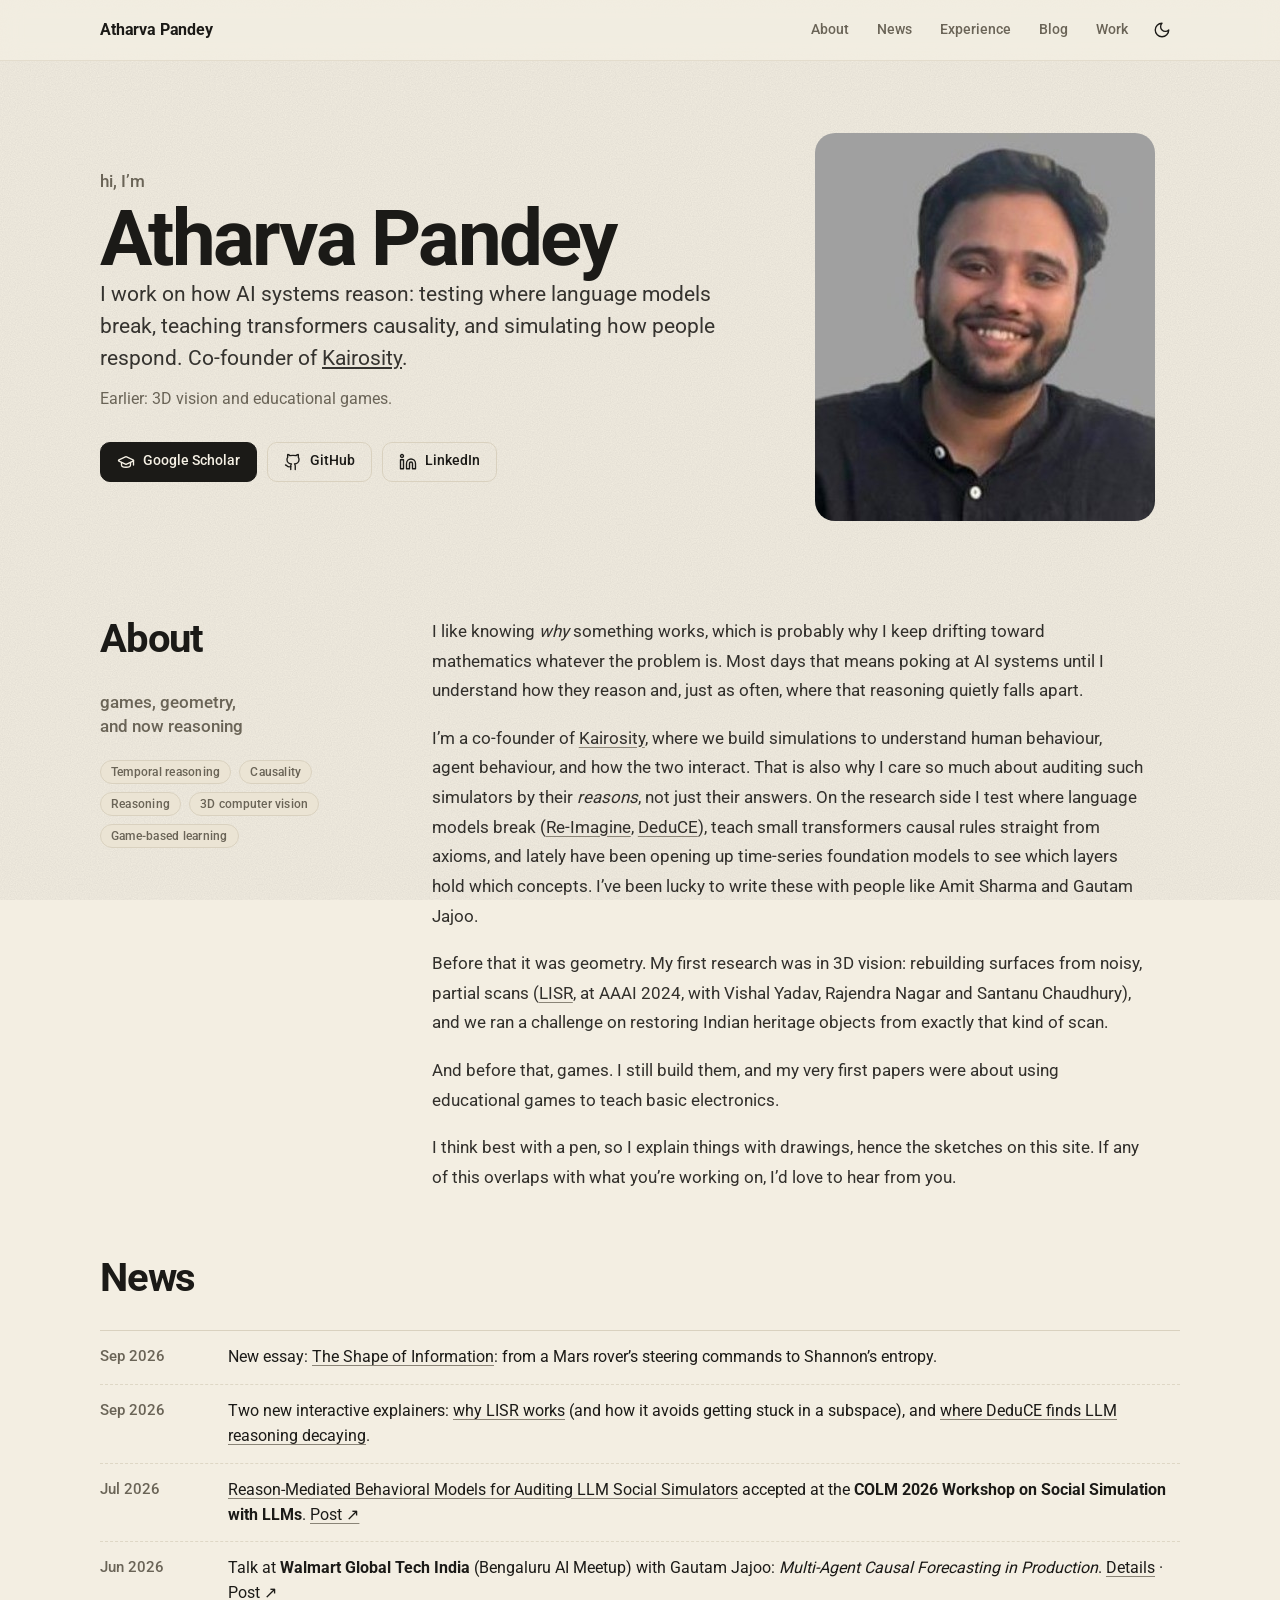
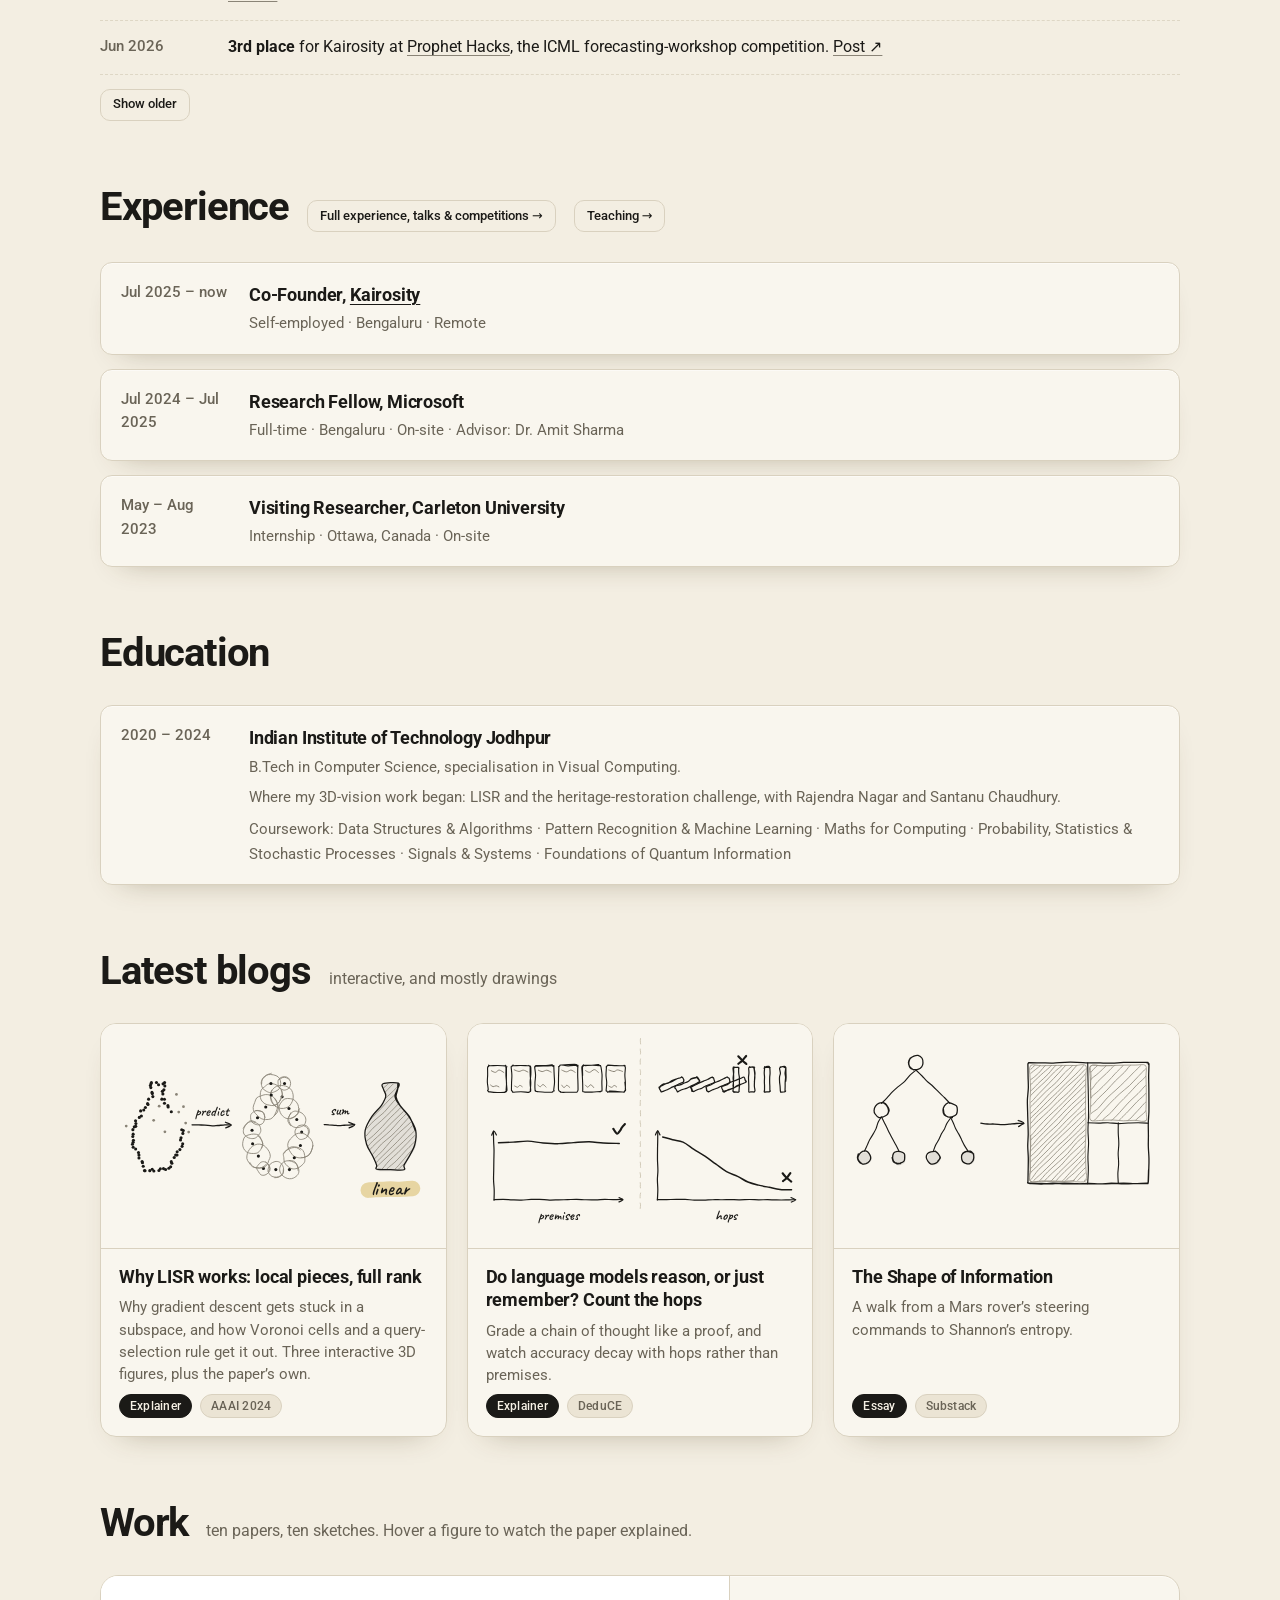
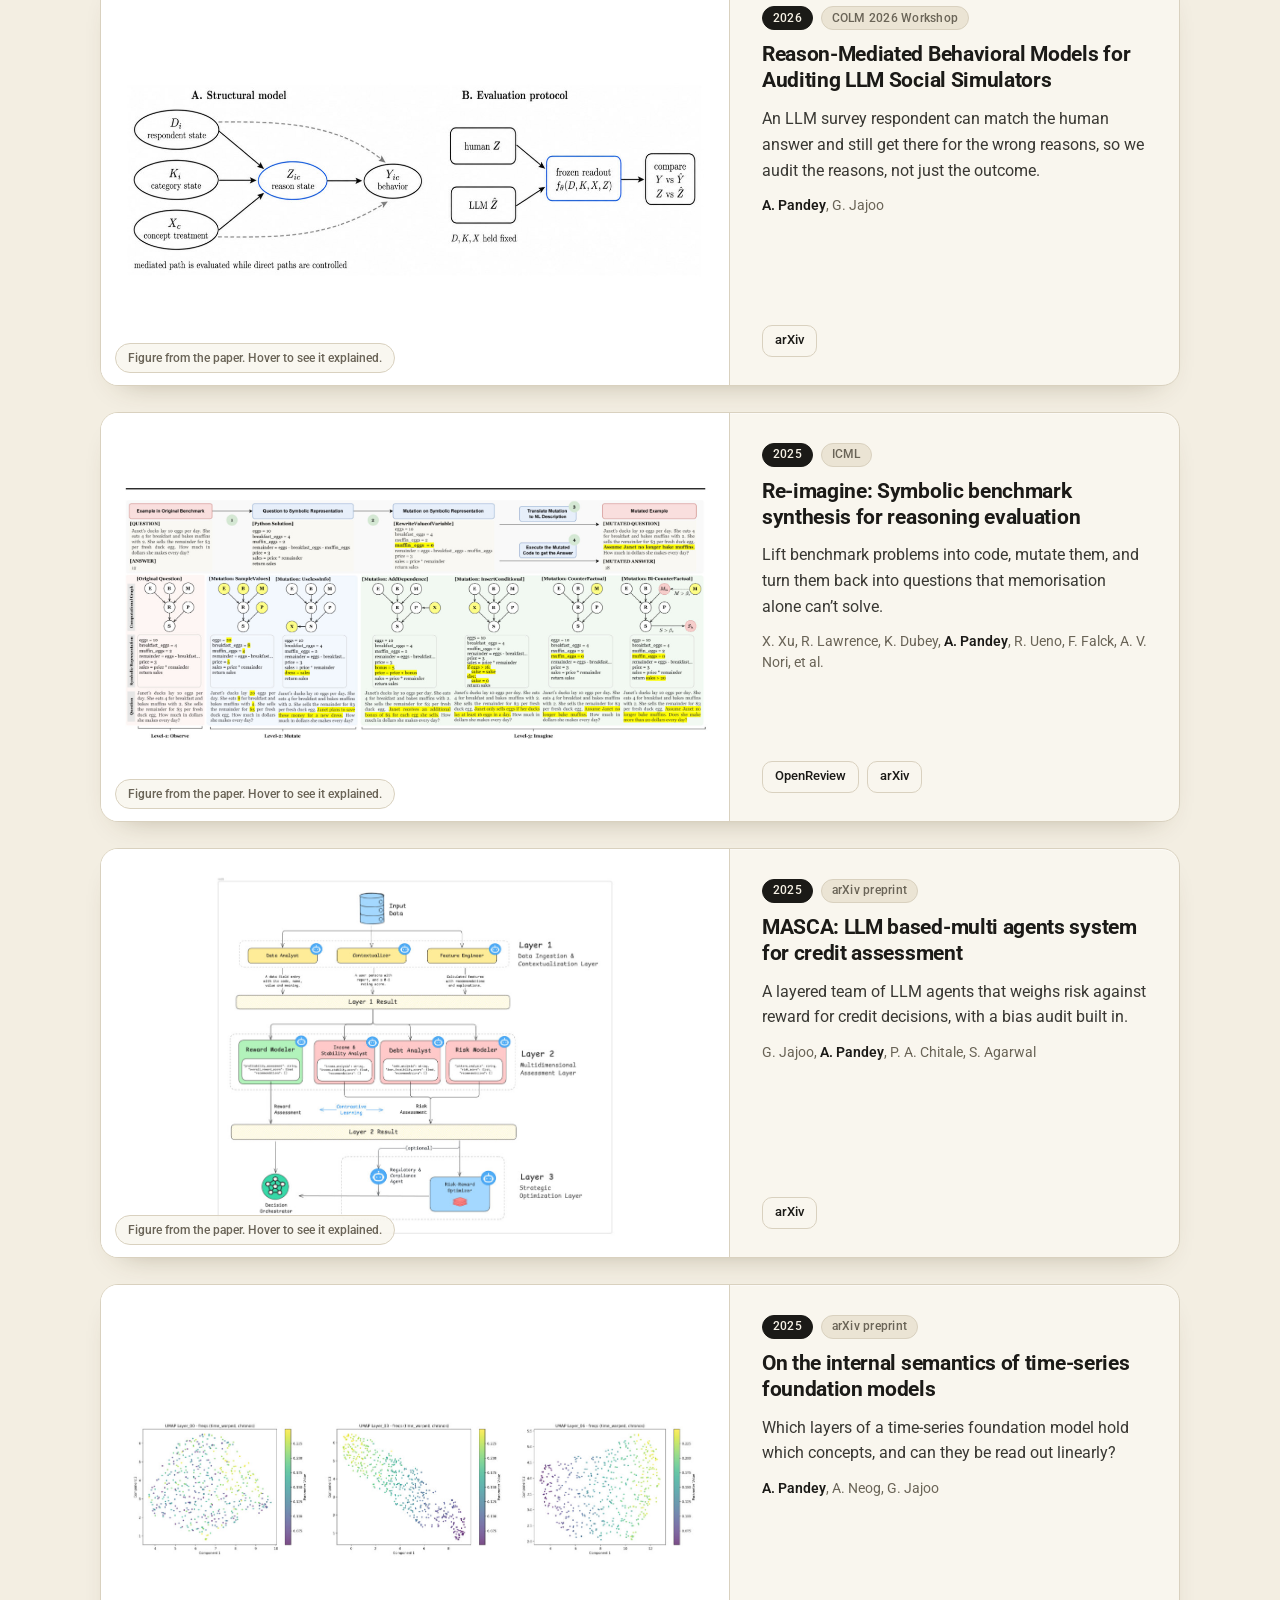
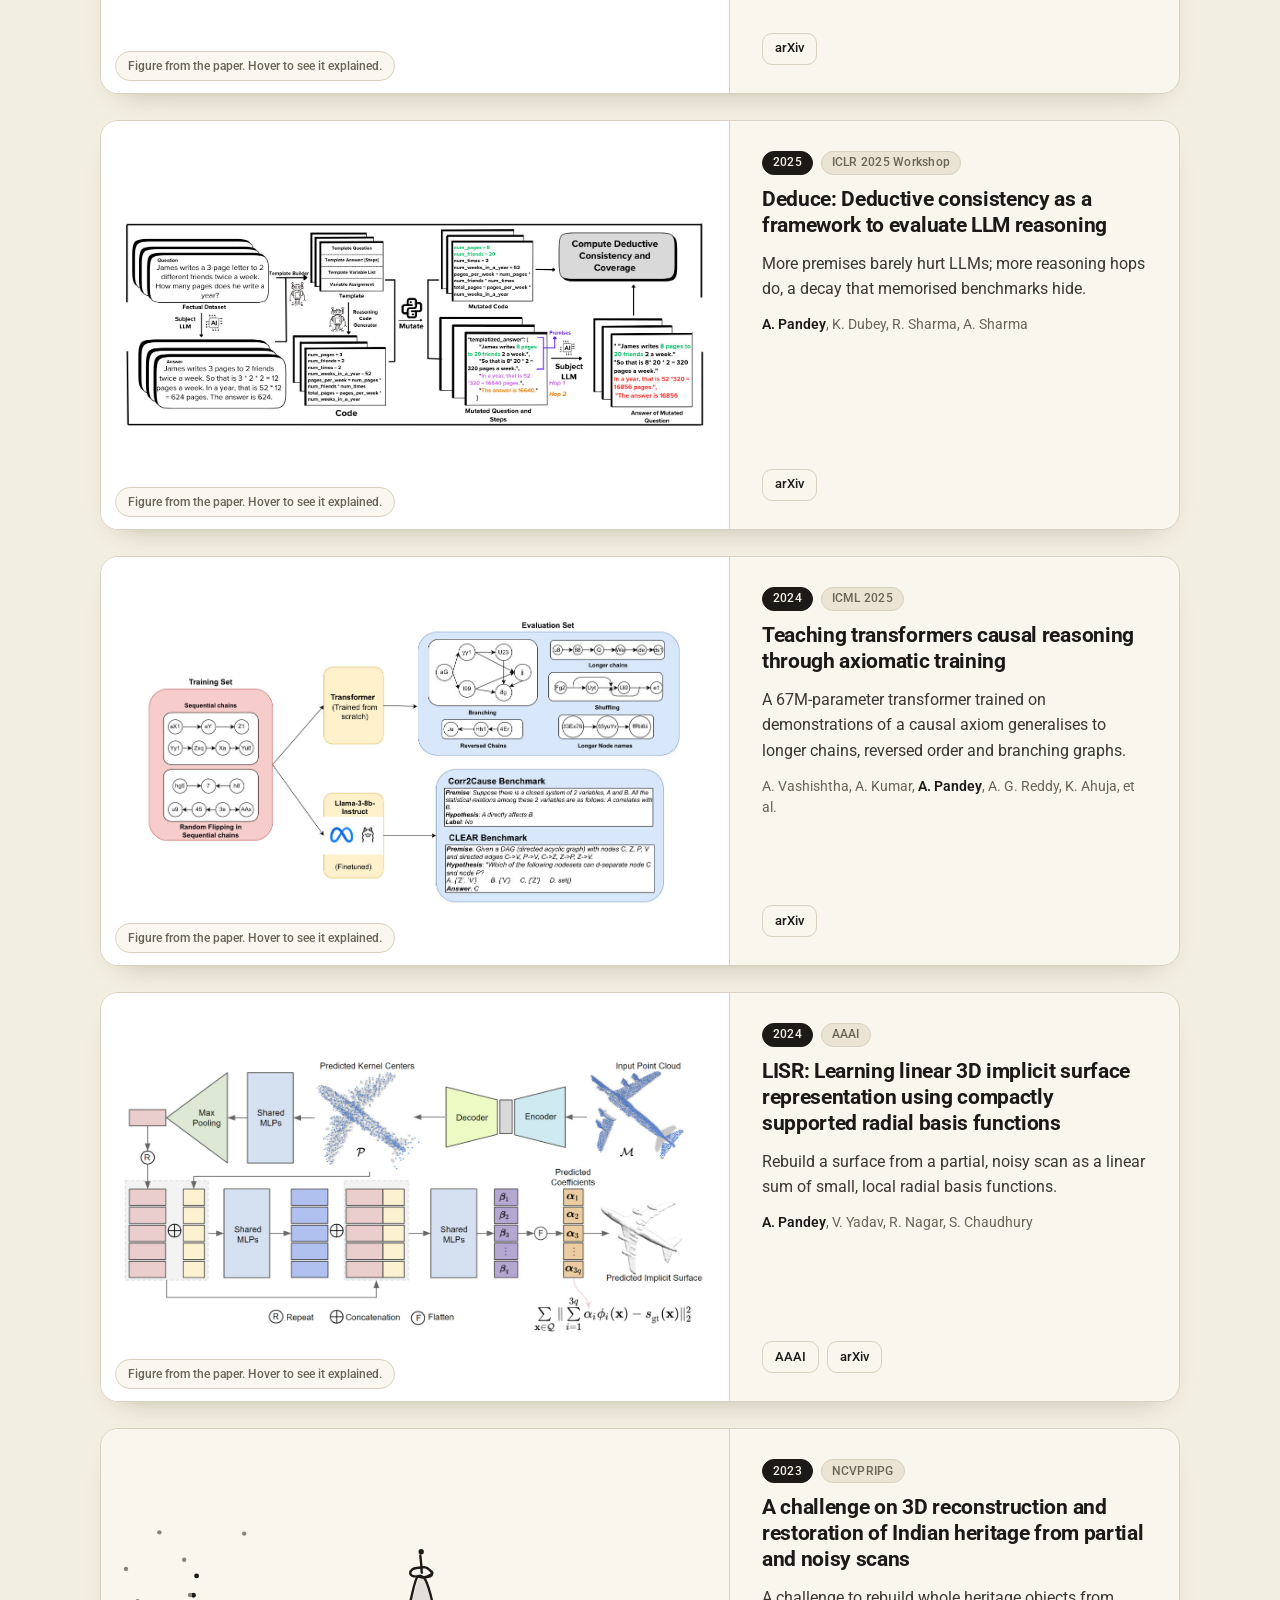
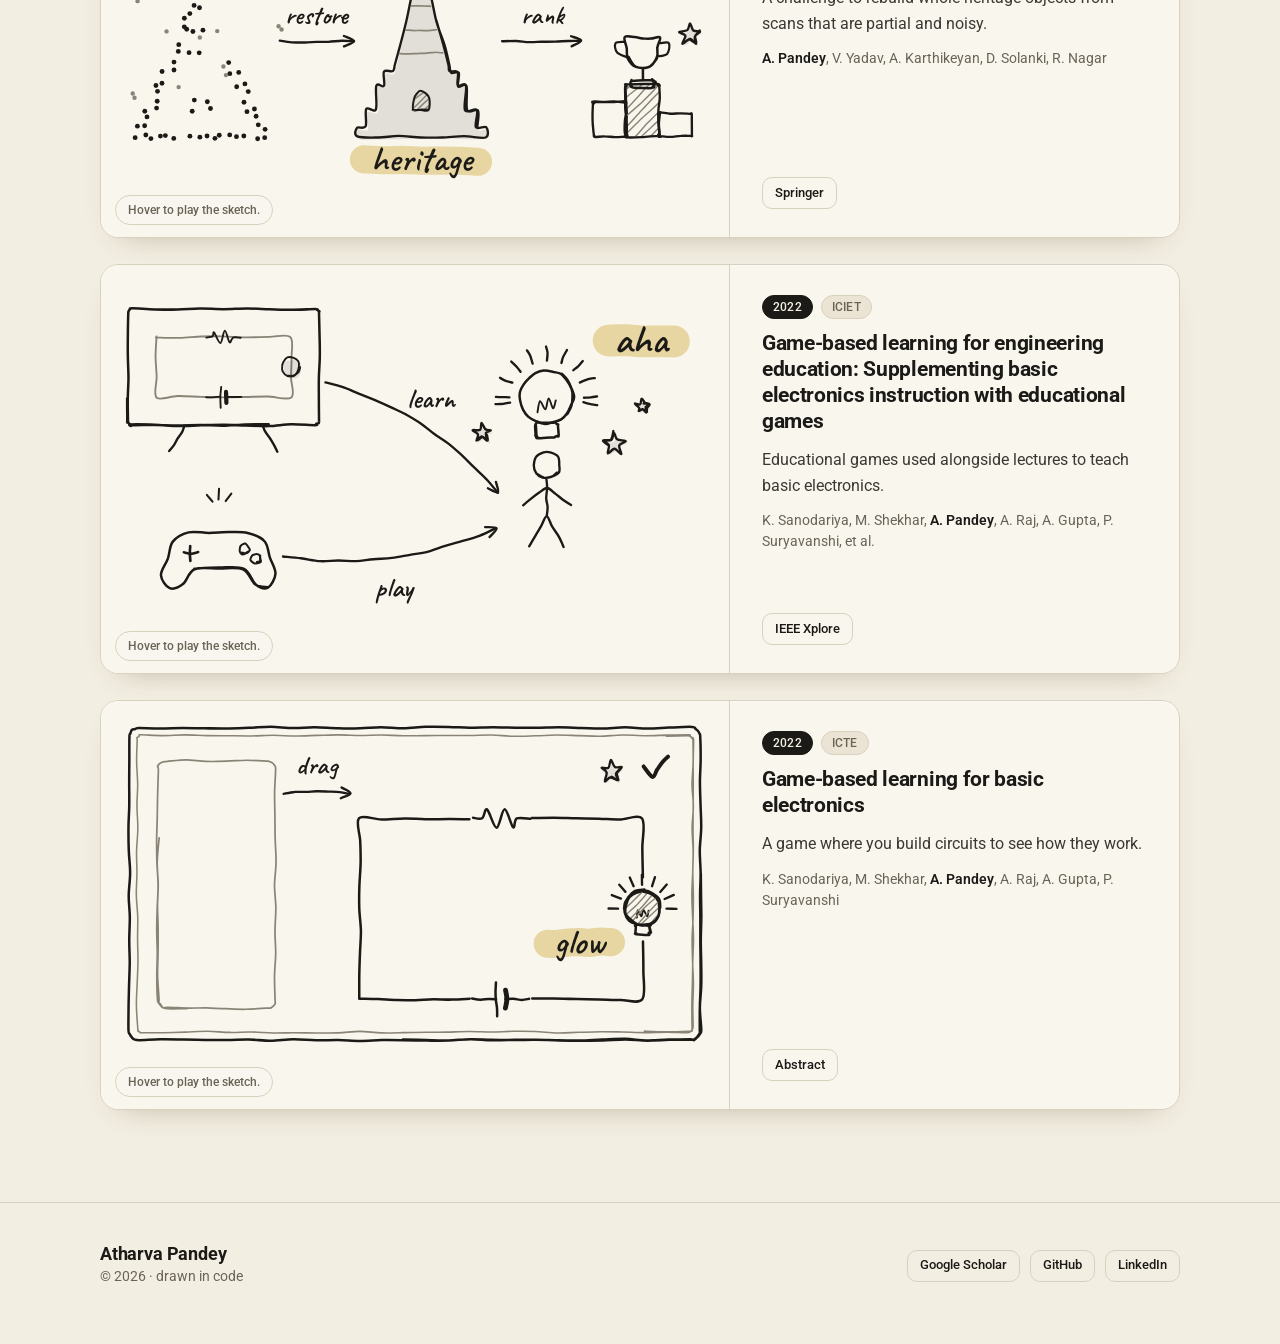
==== index.html @ ee8c048c "Hover-to-explain paper cards, bunny-based LISR figures, DeduCE rebuilt, cleanups - Work: each card s" ====
<!doctype html>
<html lang="en">
<head>
  <meta charset="utf-8">
  <meta name="viewport" content="width=device-width, initial-scale=1">
  <title>Atharva Pandey</title>
  <meta name="description" content="Atharva Pandey: research on how AI systems reason, explained in animated sketches.">
  <meta name="theme-color" content="#f3eee2">
  <link rel="icon" href="data:image/svg+xml,%3Csvg xmlns='http://www.w3.org/2000/svg' viewBox='0 0 64 64'%3E%3Crect width='64' height='64' rx='14' fill='%231b1a17'/%3E%3Cpath d='M17 47 L32 15 L47 47 M23 37 H41' stroke='%23f3eee2' stroke-width='5' fill='none' stroke-linecap='round' stroke-linejoin='round'/%3E%3C/svg%3E">
  <script>try{var t=localStorage.getItem('theme');if(t==='dark'||t==='light')document.documentElement.setAttribute('data-theme',t);}catch(e){}</script>
  <link rel="preload" href="assets/fonts/roboto.woff2" as="font" type="font/woff2" crossorigin>
  <link rel="preload" href="assets/fonts/caveat.woff2" as="font" type="font/woff2" crossorigin>
  <link rel="stylesheet" href="css/style.css">
</head>
<body id="top">
  <a class="skip" href="#work">Skip to work</a>

  <header class="nav">
    <div class="container">
      <a class="brand" href="#top">Atharva Pandey</a>
      <nav class="nav-links" aria-label="Primary">
        <a href="#about">About</a>
        <a href="#news">News</a>
        <a href="#experience">Experience</a>
        <a href="#blog">Blog</a>
        <a href="#work">Work</a>
        <button class="btn btn-icon theme-toggle" type="button" aria-label="Toggle light / dark">
          <svg class="moon" viewBox="0 0 24 24" aria-hidden="true"><path d="M12 3a6 6 0 0 0 9 9 9 9 0 1 1-9-9Z"/></svg>
          <svg class="sun" viewBox="0 0 24 24" aria-hidden="true"><circle cx="12" cy="12" r="4"/><path d="M12 2v2M12 20v2M4.93 4.93l1.41 1.41M17.66 17.66l1.41 1.41M2 12h2M20 12h2M6.34 17.66l-1.41 1.41M19.07 4.93l-1.41 1.41"/></svg>
        </button>
      </nav>
    </div>
  </header>

  <main>
    <div class="container">
      <!-- ============================ hero ============================ -->
      <section class="hero" aria-labelledby="name">
        <div class="hero-copy">
          <p class="eyebrow">hi, I’m</p>
          <h1 id="name">Atharva Pandey</h1>
          <p class="lead">I work on how AI systems reason: testing where language models break, teaching transformers causality, and simulating how people respond. Co-founder of <a href="https://kairosity.ai" target="_blank" rel="noopener">Kairosity</a>.</p>
          <p class="earlier">Earlier: 3D vision and educational games.</p>
          <div class="hero-links">
            <a class="btn btn-primary" href="https://scholar.google.com/citations?user=NfsKI5kAAAAJ&amp;hl=en" target="_blank" rel="noopener">
              <svg viewBox="0 0 24 24" aria-hidden="true"><path d="M21.42 10.922a1 1 0 0 0-.019-1.838L12.83 5.18a2 2 0 0 0-1.66 0L2.6 9.08a1 1 0 0 0 0 1.832l8.57 3.908a2 2 0 0 0 1.66 0z"/><path d="M22 10v6"/><path d="M6 12.5V16a6 3 0 0 0 12 0v-3.5"/></svg>
              Google Scholar
            </a>
            <a class="btn" href="https://github.com/Atharvap14" target="_blank" rel="noopener">
              <svg viewBox="0 0 24 24" aria-hidden="true"><path d="M15 22v-4a4.8 4.8 0 0 0-1-3.5c3 0 6-2 6-5.5.08-1.25-.27-2.48-1-3.5.28-1.15.28-2.35 0-3.5 0 0-1 0-3 1.5-2.64-.5-5.36-.5-8 0C6 2 5 2 5 2c-.3 1.15-.3 2.35 0 3.5A5.403 5.403 0 0 0 4 9c0 3.5 3 5.5 6 5.5-.39.49-.68 1.05-.85 1.65-.17.6-.22 1.23-.15 1.85v4"/><path d="M9 18c-4.51 2-5-2-7-2"/></svg>
              GitHub
            </a>
            <a class="btn" href="https://www.linkedin.com/in/atpan/" target="_blank" rel="noopener">
              <svg viewBox="0 0 24 24" aria-hidden="true"><path d="M16 8a6 6 0 0 1 6 6v7h-4v-7a2 2 0 0 0-2-2 2 2 0 0 0-2 2v7h-4v-7a6 6 0 0 1 6-6z"/><rect width="4" height="12" x="2" y="9"/><circle cx="4" cy="4" r="2"/></svg>
              LinkedIn
            </a>
          </div>
        </div>

        <figure class="portrait">
          <img class="portrait-img" src="assets/atharva.png" width="388" height="388" alt="Portrait of Atharva Pandey">
        </figure>
      </section>

      <!-- ============================ about ============================ -->
      <section id="about" aria-labelledby="about-h">
        <div class="about-grid">
          <div>
            <span class="h2-wrap"><h2 id="about-h" style="font-size:clamp(1.9rem,4vw,2.5rem);letter-spacing:-.03em;line-height:1.1">About</h2></span>
            <p class="aside" style="margin-top:26px">games, geometry,<br>and now reasoning</p>
            <div class="badges" style="margin-top:22px"><span class="badge">Temporal reasoning</span><span class="badge">Causality</span><span class="badge">Reasoning</span><span class="badge">3D computer vision</span><span class="badge">Game-based learning</span></div>
          </div>
          <div class="prose">
            <p>I like knowing <em>why</em> something works, which is probably why I keep drifting toward mathematics whatever the problem is. Most days that means poking at AI systems until I understand how they reason and, just as often, where that reasoning quietly falls apart.</p>
            <p>I&rsquo;m a co-founder of <a href="https://kairosity.ai" target="_blank" rel="noopener">Kairosity</a>, where we build simulations to understand human behaviour, agent behaviour, and how the two interact. That is also why I care so much about auditing such simulators by their <em>reasons</em>, not just their answers. On the research side I test where language models break (<a href="#work">Re-Imagine</a>, <a href="blog/deduce.html">DeduCE</a>), teach small transformers causal rules straight from axioms, and lately have been opening up time-series foundation models to see which layers hold which concepts. I&rsquo;ve been lucky to write these with people like Amit Sharma and Gautam Jajoo.</p>
            <p>Before that it was geometry. My first research was in 3D vision: rebuilding surfaces from noisy, partial scans (<a href="blog/lisr.html">LISR</a>, at AAAI 2024, with Vishal Yadav, Rajendra Nagar and Santanu Chaudhury), and we ran a challenge on restoring Indian heritage objects from exactly that kind of scan.</p>
            <p>And before that, games. I still build them, and my very first papers were about using educational games to teach basic electronics.</p>
            <p>I think best with a pen, so I explain things with drawings, hence the sketches on this site. If any of this overlaps with what you&rsquo;re working on, I&rsquo;d love to hear from you.</p>
          </div>
        </div>
      </section>

      <!-- ============================ news ============================ -->
      <section id="news" aria-labelledby="news-h">
        <div class="section-head">
          <span class="h2-wrap"><h2 id="news-h">News</h2></span>
        </div>
        <ul class="news">
          <li><span class="when">Sep 2026</span><span class="what">New essay: <a href="blog/shape.html">The Shape of Information</a>: from a Mars rover&rsquo;s steering commands to Shannon&rsquo;s entropy.</span></li>
          <li><span class="when">Sep 2026</span><span class="what">Two new interactive explainers: <a href="blog/lisr.html">why LISR works</a> (and how it avoids getting stuck in a subspace), and <a href="blog/deduce.html">where DeduCE finds LLM reasoning decaying</a>.</span></li>
          <li><span class="when">Jul 2026</span><span class="what"><a href="https://arxiv.org/abs/2607.24649" target="_blank" rel="noopener">Reason-Mediated Behavioral Models for Auditing LLM Social Simulators</a> accepted at the <b>COLM 2026 Workshop on Social Simulation with LLMs</b>. <a href="https://www.linkedin.com/posts/atpan_happy-to-share-that-our-paper-%F0%9D%97%A5%F0%9D%97%B2%F0%9D%97%AE%F0%9D%98%80%F0%9D%97%BC%F0%9D%97%BB-%F0%9D%97%A0%F0%9D%97%B2%F0%9D%97%B1%F0%9D%97%B6%F0%9D%97%AE%F0%9D%98%81%F0%9D%97%B2%F0%9D%97%B1-activity-7487579734931918848-HcFh" target="_blank" rel="noopener">Post ↗</a></span></li>
          <li><span class="when">Jun 2026</span><span class="what">Talk at <b>Walmart Global Tech India</b> (Bengaluru AI Meetup) with Gautam Jajoo: <em>Multi-Agent Causal Forecasting in Production</em>. <a href="experience.html#talks">Details</a> · <a href="https://www.linkedin.com/posts/atpan_today-at-walmart-global-tech-india-gautam-activity-7471234924553859074-sEK7" target="_blank" rel="noopener">Post ↗</a></span></li>
          <li><span class="when">Jun 2026</span><span class="what"><b>3rd place</b> for Kairosity at <a href="https://www.prophethacks.com/" target="_blank" rel="noopener">Prophet Hacks</a>, the ICML forecasting-workshop competition. <a href="https://www.linkedin.com/posts/atpan_we-beat-the-market-at-icmls-prophet-hacks-activity-7468892625148895232-3UeT" target="_blank" rel="noopener">Post ↗</a></span></li>

        </ul>
        <details class="news-more">
          <summary class="btn btn-sm">Show older</summary>
          <ul class="news">
            <li><span class="when">Feb 2026</span><span class="what">We released a first teaser of what we&rsquo;re building at <a href="https://kairosity.ai" target="_blank" rel="noopener">Kairosity</a>. <a href="https://www.linkedin.com/posts/atpan_hello-everyone-we-just-released-a-small-activity-7427968561240948736-Py0H" target="_blank" rel="noopener">Post ↗</a></span></li>
            
            <li><span class="when">Nov 2025</span><span class="what"><a href="https://arxiv.org/abs/2511.15324" target="_blank" rel="noopener">On the internal semantics of time-series foundation models</a> is on arXiv.</span></li>
            <li><span class="when">Sep 2025</span><span class="what">Talk on <b>Mamba</b> at the <b>Hidden Layers</b> reading group, <b>IIIT Bengaluru</b>. <a href="https://www.youtube.com/watch?v=mVEwQ8dGNjk" target="_blank" rel="noopener">Watch on YouTube ↗</a> · <a href="experience.html#talks">Details</a></span></li>
            <li><span class="when">Jul 2025</span><span class="what"><a href="https://arxiv.org/abs/2507.22758" target="_blank" rel="noopener">MASCA</a>, a layered multi-agent system for credit assessment, is on arXiv.</span></li>
            <li><span class="when">Jun 2025</span><span class="what"><a href="https://arxiv.org/abs/2506.15455" target="_blank" rel="noopener">Re-Imagine</a> at <b>ICML 2025</b>.</span></li>
            <li><span class="when">Apr 2025</span><span class="what"><a href="https://arxiv.org/abs/2504.07080" target="_blank" rel="noopener">DeduCE</a> at the <b>ICLR 2025 Workshop on Reasoning and Planning</b>.</span></li>
            <li><span class="when">Jul 2024</span><span class="what"><a href="https://arxiv.org/abs/2407.07612" target="_blank" rel="noopener">Teaching transformers causal reasoning through axiomatic training</a> on arXiv; later at <b>ICML 2025</b>.</span></li>
            <li><span class="when">Mar 2024</span><span class="what"><a href="https://ojs.aaai.org/index.php/AAAI/article/view/28239" target="_blank" rel="noopener">LISR</a> published in the Proceedings of <b>AAAI 2024</b>.</span></li>
          </ul>
        </details>
      </section>

      <!-- ============================ experience ============================ -->
      <section id="experience" aria-labelledby="exp-h">
        <div class="section-head">
          <span class="h2-wrap"><h2 id="exp-h">Experience</h2></span>
          <a class="btn btn-sm" href="experience.html">Full experience, talks &amp; competitions →</a> <a class="btn btn-sm" href="teaching.html">Teaching →</a>
        </div>
        <div class="edu">
      <div class="edu-item"><span class="when">Jul 2025 – now</span><div><h3>Co-Founder, <a href="https://kairosity.ai" target="_blank" rel="noopener" style="text-decoration:underline;text-underline-offset:3px">Kairosity</a></h3><p>Self-employed &middot; Bengaluru &middot; Remote</p></div></div>
      <div class="edu-item"><span class="when">Jul 2024 – Jul 2025</span><div><h3>Research Fellow, Microsoft</h3><p>Full-time &middot; Bengaluru &middot; On-site &middot; Advisor: Dr. Amit Sharma</p></div></div>
      <div class="edu-item"><span class="when">May – Aug 2023</span><div><h3>Visiting Researcher, Carleton University</h3><p>Internship &middot; Ottawa, Canada &middot; On-site</p></div></div>
        </div>
      </section>

      <!-- ============================ education ============================ -->
      <section id="education" aria-labelledby="edu-h">
        <div class="section-head">
          <span class="h2-wrap"><h2 id="edu-h">Education</h2></span>
        </div>
        <div class="edu">
          <div class="edu-item">
            <span class="when">2020 – 2024</span>
            <div><h3>Indian Institute of Technology Jodhpur</h3><p>B.Tech in Computer Science, specialisation in Visual Computing.</p><p style="margin-top:6px">Where my 3D-vision work began: LISR and the heritage-restoration challenge, with Rajendra Nagar and Santanu Chaudhury.</p>
            <p style="margin-top:8px">Coursework: Data Structures &amp; Algorithms · Pattern Recognition &amp; Machine Learning · Maths for Computing · Probability, Statistics &amp; Stochastic Processes · Signals &amp; Systems · Foundations of Quantum Information</p></div>
          </div>
        </div>
      </section>

      <!-- ============================ blog ============================ -->
      <section id="blog" aria-labelledby="blog-h">
        <div class="section-head">
          <span class="h2-wrap"><h2 id="blog-h">Latest blogs</h2></span>
          <p class="section-note">interactive, and mostly drawings</p>
        </div>
        <div class="blogs">
          <a class="blog-card" href="blog/lisr.html">
            <div class="thumb"><svg class="sk" data-thumb="lisr" viewBox="0 0 800 520" aria-hidden="true"></svg></div>
            <div class="body">
              <h3>Why LISR works: local pieces, full rank</h3>
              <p>Why gradient descent gets stuck in a subspace, and how Voronoi cells and a query-selection rule get it out. Three interactive 3D figures, plus the paper&rsquo;s own.</p>
              <div class="badges"><span class="badge solid">Explainer</span><span class="badge">AAAI 2024</span></div>
            </div>
          </a>
          <a class="blog-card" href="blog/deduce.html">
            <div class="thumb"><svg class="sk" data-thumb="deduce" viewBox="0 0 800 520" aria-hidden="true"></svg></div>
            <div class="body">
              <h3>Do language models reason, or just remember? Count the hops</h3>
              <p>Grade a chain of thought like a proof, and watch accuracy decay with hops rather than premises.</p>
              <div class="badges"><span class="badge solid">Explainer</span><span class="badge">DeduCE</span></div>
            </div>
          </a>
          <a class="blog-card" href="blog/shape.html">
            <div class="thumb"><svg class="sk" data-thumb="shape" viewBox="0 0 800 520" aria-hidden="true"></svg></div>
            <div class="body">
              <h3>The Shape of Information</h3>
              <p>A walk from a Mars rover&rsquo;s steering commands to Shannon&rsquo;s entropy.</p>
              <div class="badges"><span class="badge solid">Essay</span><span class="badge">Substack</span></div>
            </div>
          </a>
        </div>
      </section>

      <!-- ============================ work ============================ -->
      <section id="work" aria-labelledby="work-h">
        <div class="section-head">
          <span class="h2-wrap"><h2 id="work-h">Work</h2></span>
          <p class="section-note">ten papers, ten sketches. Hover a figure to watch the paper explained.</p>
        </div>

        <div class="papers">

          <article class="paper" data-scene="reason">
            <div class="sketch"><div class="paper-fig"><img src="assets/papers/reason.jpg" alt="Figure 1 of the paper: the reason-mediated structural model and the evaluation protocol" loading="lazy"></div><span class="fig-hint">Figure from the paper. Hover to see it explained.</span><svg class="sk" role="img" aria-label="Sketch: a person and an LLM each read the same sunscreen concept. Their purchase intent matches, but the person’s reasons differ from the LLM’s, which simply echo the product, so the audit flags the reasons."></svg></div>
            <div class="meta">
              <div class="badges"><span class="badge solid">2026</span><span class="badge">COLM 2026 Workshop</span></div>
              <h3>Reason-Mediated Behavioral Models for Auditing LLM Social Simulators</h3>
              <p class="gist">An LLM survey respondent can match the human answer and still get there for the wrong reasons, so we audit the reasons, not just the outcome.</p>
              <p class="authors"><b>A. Pandey</b>, G. Jajoo</p>
              <div class="paper-links"><a class="btn btn-sm" href="https://arxiv.org/abs/2607.24649" target="_blank" rel="noopener">arXiv</a></div>
            </div>
          </article>

          <article class="paper" data-scene="reimagine">
            <div class="sketch"><div class="paper-fig"><img src="assets/papers/reimagine.jpg" alt="Figure 1 of the paper: the benchmark transformation pipeline with an example from GSM8K" loading="lazy"></div><span class="fig-hint">Figure from the paper. Hover to see it explained.</span><svg class="sk" role="img" aria-label="Sketch: a benchmark question becomes symbolic code, gets mutated with a roll of the dice into new questions of rising difficulty, and a model’s accuracy drops as they get harder."></svg></div>
            <div class="meta">
              <div class="badges"><span class="badge solid">2025</span><span class="badge">ICML</span></div>
              <h3>Re-imagine: Symbolic benchmark synthesis for reasoning evaluation</h3>
              <p class="gist">Lift benchmark problems into code, mutate them, and turn them back into questions that memorisation alone can’t solve.</p>
              <p class="authors">X. Xu, R. Lawrence, K. Dubey, <b>A. Pandey</b>, R. Ueno, F. Falck, A. V. Nori, et al.</p>
              <div class="paper-links"><a class="btn btn-sm" href="https://openreview.net/forum?id=XZ2Cu6F5sO" target="_blank" rel="noopener">OpenReview</a><a class="btn btn-sm" href="https://arxiv.org/abs/2506.15455" target="_blank" rel="noopener">arXiv</a></div>
            </div>
          </article>

          <article class="paper" data-scene="masca">
            <div class="sketch"><div class="paper-fig"><img src="assets/papers/masca.jpg" alt="Figure 1 of the paper: the three-layer MASCA multi-agent framework for credit assessment" loading="lazy"></div><span class="fig-hint">Figure from the paper. Hover to see it explained.</span><svg class="sk" role="img" aria-label="Sketch: a loan applicant’s file passes through layers of specialised LLM agents that weigh risk and reward; a top agent approves, and a magnifier checks the process for fairness."></svg></div>
            <div class="meta">
              <div class="badges"><span class="badge solid">2025</span><span class="badge">arXiv preprint</span></div>
              <h3>MASCA: LLM based-multi agents system for credit assessment</h3>
              <p class="gist">A layered team of LLM agents that weighs risk against reward for credit decisions, with a bias audit built in.</p>
              <p class="authors">G. Jajoo, <b>A. Pandey</b>, P. A. Chitale, S. Agarwal</p>
              <div class="paper-links"><a class="btn btn-sm" href="https://arxiv.org/abs/2507.22758" target="_blank" rel="noopener">arXiv</a></div>
            </div>
          </article>

          <article class="paper" data-scene="tsfm">
            <div class="sketch"><div class="paper-fig"><img src="assets/papers/tsfm.jpg" alt="Figure 1 of the paper: UMAP of pooled embeddings at early, mid and late layers" loading="lazy"></div><span class="fig-hint">Figure from the paper. Hover to see it explained.</span><svg class="sk" role="img" aria-label="Sketch: a time series with a trend and a seasonal wave enters a stack of model layers; a magnifier probes each layer, then probes fan out to concept boxes for trend, seasonality and spikes."></svg></div>
            <div class="meta">
              <div class="badges"><span class="badge solid">2025</span><span class="badge">arXiv preprint</span></div>
              <h3>On the internal semantics of time-series foundation models</h3>
              <p class="gist">Which layers of a time-series foundation model hold which concepts, and can they be read out linearly?</p>
              <p class="authors"><b>A. Pandey</b>, A. Neog, G. Jajoo</p>
              <div class="paper-links"><a class="btn btn-sm" href="https://arxiv.org/abs/2511.15324" target="_blank" rel="noopener">arXiv</a></div>
            </div>
          </article>

          <article class="paper" data-scene="deduce">
            <div class="sketch"><div class="paper-fig"><img src="assets/papers/deduce.jpg" alt="Figure 1 of the paper: the pipeline for deductive consistency evaluation" loading="lazy"></div><span class="fig-hint">Figure from the paper. Hover to see it explained.</span><svg class="sk" role="img" aria-label="Sketch: adding more premises leaves accuracy flat, but in a chain of dominoes standing for reasoning hops the later ones never fall and accuracy decays."></svg></div>
            <div class="meta">
              <div class="badges"><span class="badge solid">2025</span><span class="badge">ICLR 2025 Workshop</span></div>
              <h3>Deduce: Deductive consistency as a framework to evaluate LLM reasoning</h3>
              <p class="gist">More premises barely hurt LLMs; more reasoning hops do, a decay that memorised benchmarks hide.</p>
              <p class="authors"><b>A. Pandey</b>, K. Dubey, R. Sharma, A. Sharma</p>
              <div class="paper-links"><a class="btn btn-sm" href="https://arxiv.org/abs/2504.07080" target="_blank" rel="noopener">arXiv</a></div>
            </div>
          </article>

          <article class="paper" data-scene="causal">
            <div class="sketch"><div class="paper-fig"><img src="assets/papers/causal.jpg" alt="Figure 1 of the paper: axiomatic training with training chains and an evaluation set" loading="lazy"></div><span class="fig-hint">Figure from the paper. Hover to see it explained.</span><svg class="sk" role="img" aria-label="Sketch: a three-node chain demonstrates the transitivity axiom; a small transformer is trained on it and then correctly applies the axiom to longer chains and branching graphs it has never seen."></svg></div>
            <div class="meta">
              <div class="badges"><span class="badge solid">2024</span><span class="badge">ICML 2025</span></div>
              <h3>Teaching transformers causal reasoning through axiomatic training</h3>
              <p class="gist">A 67M-parameter transformer trained on demonstrations of a causal axiom generalises to longer chains, reversed order and branching graphs.</p>
              <p class="authors">A. Vashishtha, A. Kumar, <b>A. Pandey</b>, A. G. Reddy, K. Ahuja, et al.</p>
              <div class="paper-links"><a class="btn btn-sm" href="https://arxiv.org/abs/2407.07612" target="_blank" rel="noopener">arXiv</a></div>
            </div>
          </article>

          <article class="paper" data-scene="lisr">
            <div class="sketch"><div class="paper-fig"><img src="assets/papers/lisr.jpg" alt="Figure 2 of the paper: the basis prediction and coefficient prediction networks" loading="lazy"></div><span class="fig-hint">Figure from the paper. Hover to see it explained.</span><svg class="sk" role="img" aria-label="Sketch: a partial, noisy point cloud of a vase is turned into a set of small radial basis functions, whose linear sum gives the complete smooth surface."></svg></div>
            <div class="meta">
              <div class="badges"><span class="badge solid">2024</span><span class="badge">AAAI</span></div>
              <h3>LISR: Learning linear 3D implicit surface representation using compactly supported radial basis functions</h3>
              <p class="gist">Rebuild a surface from a partial, noisy scan as a linear sum of small, local radial basis functions.</p>
              <p class="authors"><b>A. Pandey</b>, V. Yadav, R. Nagar, S. Chaudhury</p>
              <div class="paper-links">
                <a class="btn btn-sm" href="https://ojs.aaai.org/index.php/AAAI/article/view/28239" target="_blank" rel="noopener">AAAI</a>
                <a class="btn btn-sm" href="https://arxiv.org/abs/2402.07301" target="_blank" rel="noopener">arXiv</a>
              </div>
            </div>
          </article>

          <article class="paper" data-scene="heritage">
            <div class="sketch"><span class="fig-hint">Hover to play the sketch.</span><svg class="sk" role="img" aria-label="Sketch: a partial, noisy scan of a temple is restored into a complete temple, and entries are ranked on a podium with a trophy."></svg></div>
            <div class="meta">
              <div class="badges"><span class="badge solid">2023</span><span class="badge">NCVPRIPG</span></div>
              <h3>A challenge on 3D reconstruction and restoration of Indian heritage from partial and noisy scans</h3>
              <p class="gist">A challenge to rebuild whole heritage objects from scans that are partial and noisy.</p>
              <p class="authors"><b>A. Pandey</b>, V. Yadav, A. Karthikeyan, D. Solanki, R. Nagar</p>
              <div class="paper-links"><a class="btn btn-sm" href="https://link.springer.com/chapter/10.1007/978-981-97-5212-6_18" target="_blank" rel="noopener">Springer</a></div>
            </div>
          </article>

          <article class="paper" data-scene="edu">
            <div class="sketch"><span class="fig-hint">Hover to play the sketch.</span><svg class="sk" role="img" aria-label="Sketch: a lecture on a chalkboard and a video game both lead a student to a lightbulb moment."></svg></div>
            <div class="meta">
              <div class="badges"><span class="badge solid">2022</span><span class="badge">ICIET</span></div>
              <h3>Game-based learning for engineering education: Supplementing basic electronics instruction with educational games</h3>
              <p class="gist">Educational games used alongside lectures to teach basic electronics.</p>
              <p class="authors">K. Sanodariya, M. Shekhar, <b>A. Pandey</b>, A. Raj, A. Gupta, P. Suryavanshi, et al.</p>
              <div class="paper-links"><a class="btn btn-sm" href="https://ieeexplore.ieee.org/abstract/document/9779011" target="_blank" rel="noopener">IEEE Xplore</a></div>
            </div>
          </article>

          <article class="paper" data-scene="circuit">
            <div class="sketch"><span class="fig-hint">Hover to play the sketch.</span><svg class="sk" role="img" aria-label="Sketch: on a game screen, a player drags a battery, a resistor and a bulb into a circuit; current flows and the bulb lights up."></svg></div>
            <div class="meta">
              <div class="badges"><span class="badge solid">2022</span><span class="badge">ICTE</span></div>
              <h3>Game-based learning for basic electronics</h3>
              <p class="gist">A game where you build circuits to see how they work.</p>
              <p class="authors">K. Sanodariya, M. Shekhar, <b>A. Pandey</b>, A. Raj, A. Gupta, P. Suryavanshi</p>
              <div class="paper-links"><a class="btn btn-sm" href="https://i-jte.org/icte1/the-abstracts-of-the-1st-international-conference-of-tesol-education-vltesol/" target="_blank" rel="noopener">Abstract</a></div>
            </div>
          </article>

        </div>
      </section>
    </div>
  </main>

  <footer id="contact">
    <div class="container">
      <div>
        <p class="sign">Atharva Pandey</p>
        <p>© <span id="year">2026</span> · drawn in code</p>
      </div>
      <div class="foot-links">
        <a class="btn btn-sm" href="https://scholar.google.com/citations?user=NfsKI5kAAAAJ&amp;hl=en" target="_blank" rel="noopener">Google Scholar</a>
        <a class="btn btn-sm" href="https://github.com/Atharvap14" target="_blank" rel="noopener">GitHub</a>
        <a class="btn btn-sm" href="https://www.linkedin.com/in/atpan/" target="_blank" rel="noopener">LinkedIn</a>
      </div>
    </div>
  </footer>

  <script src="js/theme.js"></script>
  <script src="js/sketch.js"></script>
  <script src="js/glyphs.js"></script>
  <script src="js/scenes.js"></script>
  <script src="js/main.js"></script>
</body>
</html>
---- css/style.css ----
/* ------------------------------------------------------------------
   Atharva Pandey: portfolio
   Design tokens follow shadcn/ui naming (--background, --card, --border …)
   Palette: beige paper + ink black + graphite grey. No blue, no purple.
------------------------------------------------------------------- */

@font-face {
  font-family: 'Roboto';
  src: url('../assets/fonts/roboto.woff2') format('woff2');
  font-weight: 100 900;
  font-style: normal;
  font-display: swap;
}
@font-face {
  font-family: 'Caveat';
  src: url('../assets/fonts/caveat.woff2') format('woff2');
  font-weight: 400 700;
  font-style: normal;
  font-display: swap;
}

:root {
  color-scheme: light;
  --background: #f3eee2;
  --foreground: #1b1a17;
  --card: #f9f6ee;
  --card-foreground: #1b1a17;
  --muted: #ebe4d4;
  --muted-foreground: #6a6457;
  --border: #d9d1bf;
  --ring: #1b1a17;
  --primary: #1b1a17;
  --primary-foreground: #f6f1e5;
  --radius: 0.75rem;

  /* sketch ink */
  --sk-ink: #1b1a17;
  --sk-gray: #8a8477;
  --sk-faint: #cbc3af;
  --sk-hl: #e6d49f;
  --sk-shade: rgba(27, 26, 23, 0.1);
  --sk-bg: var(--card);

  --grain: 0.07;
  --shadow: 0 1px 0 rgba(255, 255, 255, 0.5) inset, 0 14px 30px -22px rgba(70, 55, 20, 0.45);

  --font-sans: 'Roboto', ui-sans-serif, system-ui, -apple-system, 'Segoe UI', Helvetica, Arial, sans-serif;
  --font-hand: 'Caveat', 'Bradley Hand', 'Segoe Print', 'Comic Sans MS', cursive;
}

:root[data-theme='dark'] {
  color-scheme: dark;
  --background: #121211;
  --foreground: #ece7da;
  --card: #1a1a18;
  --card-foreground: #ece7da;
  --muted: #242320;
  --muted-foreground: #9b9588;
  --border: #302f2b;
  --ring: #ece7da;
  --primary: #ece7da;
  --primary-foreground: #151513;

  --sk-ink: #ece7da;
  --sk-gray: #8f897b;
  --sk-faint: #4a473f;
  --sk-hl: #6b5d34;
  --sk-shade: rgba(236, 231, 218, 0.09);

  --grain: 0.03;
  --shadow: 0 14px 30px -22px rgba(0, 0, 0, 0.8);
}

* { box-sizing: border-box; }
html { scroll-behavior: smooth; scroll-padding-top: 76px; -webkit-text-size-adjust: 100%; }

body {
  margin: 0;
  background: var(--background);
  color: var(--foreground);
  font-family: var(--font-sans);
  font-size: 16px;
  line-height: 1.6;
  -webkit-font-smoothing: antialiased;
  text-rendering: optimizeLegibility;
}

/* paper grain */
body::before {
  content: '';
  position: fixed;
  inset: 0;
  z-index: -1;
  pointer-events: none;
  opacity: var(--grain);
  background-image: url("data:image/svg+xml;utf8,<svg xmlns='http://www.w3.org/2000/svg' width='180' height='180'><filter id='n'><feTurbulence type='fractalNoise' baseFrequency='.85' numOctaves='2' stitchTiles='stitch'/><feColorMatrix values='0 0 0 0 0  0 0 0 0 0  0 0 0 0 0  0 0 0 1 0'/></filter><rect width='100%' height='100%' filter='url(%23n)'/></svg>");
}

a { color: inherit; }
img { max-width: 100%; display: block; }
h1, h2, h3, p { margin: 0; }

:focus-visible { outline: 2px solid var(--ring); outline-offset: 3px; border-radius: 6px; }

.container { width: min(1080px, 100% - 40px); margin-inline: auto; }
.skip { position: absolute; left: -999px; top: 8px; background: var(--primary); color: var(--primary-foreground); padding: 8px 14px; border-radius: 8px; z-index: 50; }
.skip:focus { left: 12px; }

/* ---------- nav ---------- */
.nav {
  position: sticky; top: 0; z-index: 20;
  background: color-mix(in srgb, var(--background) 82%, transparent);
  -webkit-backdrop-filter: blur(10px); backdrop-filter: blur(10px);
  border-bottom: 1px solid color-mix(in srgb, var(--border) 60%, transparent);
}
.nav .container { display: flex; align-items: center; justify-content: space-between; height: 60px; }
.brand { font-weight: 700; letter-spacing: -0.01em; text-decoration: none; font-size: 1rem; }
.nav-links { display: flex; align-items: center; gap: 4px; }
.nav-links a {
  text-decoration: none; font-size: 0.9rem; font-weight: 500; color: var(--muted-foreground);
  padding: 6px 12px; border-radius: 8px; transition: background 0.15s, color 0.15s;
}
.nav-links a:hover { color: var(--foreground); background: var(--muted); }

/* ---------- buttons (shadcn-style) ---------- */
.btn {
  display: inline-flex; align-items: center; justify-content: center; gap: 8px;
  height: 40px; padding: 0 16px; border-radius: calc(var(--radius) - 2px);
  border: 1px solid var(--border); background: transparent; color: var(--foreground);
  font: 500 0.9rem/1 var(--font-sans); text-decoration: none; cursor: pointer;
  transition: background 0.15s, border-color 0.15s, transform 0.15s;
}
.btn:hover { background: var(--muted); border-color: color-mix(in srgb, var(--foreground) 35%, var(--border)); }
.btn:active { transform: translateY(1px); }
.btn svg { width: 18px; height: 18px; fill: none; stroke: currentColor; stroke-width: 1.8; stroke-linecap: round; stroke-linejoin: round; }
.btn-primary { background: var(--primary); color: var(--primary-foreground); border-color: var(--primary); }
.btn-primary:hover { background: color-mix(in srgb, var(--primary) 88%, var(--background)); border-color: var(--primary); }
.btn-sm { height: 32px; padding: 0 12px; font-size: 0.8rem; gap: 6px; }
.btn-icon { width: 36px; height: 36px; padding: 0; border-color: transparent; }
.btn-icon svg { width: 18px; height: 18px; }
.theme-toggle .sun { display: none; }
:root[data-theme='dark'] .theme-toggle .sun { display: block; }
:root[data-theme='dark'] .theme-toggle .moon { display: none; }

/* ---------- hero ---------- */
.hero { display: grid; grid-template-columns: minmax(0, 1.3fr) minmax(0, 0.8fr); gap: 56px; align-items: center; padding: 72px 0 40px; }
.eyebrow { font-weight: 500; font-size: 1.05rem; line-height: 1; color: var(--muted-foreground); margin-bottom: 10px; }
.hero h1 { font-size: clamp(2.7rem, 7.4vw, 4.9rem); line-height: 1; letter-spacing: -0.035em; font-weight: 700; }
.lead { font-size: clamp(1.1rem, 2.2vw, 1.3rem); line-height: 1.55; max-width: 34em; color: color-mix(in srgb, var(--foreground) 88%, var(--background)); }
.earlier { margin-top: 12px; color: var(--muted-foreground); font-size: 0.98rem; }
.hero-links { display: flex; flex-wrap: wrap; gap: 10px; margin-top: 30px; }

.portrait { position: relative; justify-self: center; width: min(340px, 78vw); margin: 0; }
.portrait-img { width: 100%; aspect-ratio: 1; object-fit: cover; border-radius: 20px; display: block; }

/* ---------- sections ---------- */
section { padding: 56px 0 8px; }
.section-head { display: flex; align-items: baseline; gap: 18px; flex-wrap: wrap; margin-bottom: 30px; }
.section-head h2 { font-size: clamp(1.9rem, 4vw, 2.5rem); letter-spacing: -0.03em; font-weight: 700; line-height: 1.1; }
.h2-wrap { position: relative; display: inline-block; }
.section-note { font-size: 1rem; color: var(--muted-foreground); line-height: 1.4; }

/* ---------- papers ---------- */
.papers { display: grid; gap: 26px; }
.paper {
  display: grid; grid-template-columns: minmax(0, 1.4fr) minmax(0, 1fr);
  background: var(--card); color: var(--card-foreground);
  border: 1px solid var(--border); border-radius: calc(var(--radius) + 6px);
  box-shadow: var(--shadow); overflow: hidden;
}
.sketch { position: relative; background: var(--sk-bg); border-right: 1px solid var(--border); min-width: 0; }
.sketch svg { display: block; width: 100%; height: auto; aspect-ratio: 800 / 520; cursor: pointer; -webkit-tap-highlight-color: transparent; }
.controls { position: absolute; left: 14px; right: 14px; bottom: 12px; display: flex; align-items: center; gap: 10px; }
.ctl {
  flex: none; width: 32px; height: 32px; padding: 0; display: grid; place-items: center; cursor: pointer;
  border-radius: 999px; border: 1px solid var(--border);
  background: color-mix(in srgb, var(--card) 88%, transparent); color: var(--foreground);
  transition: background 0.15s, border-color 0.15s;
}
.ctl:hover { background: var(--muted); border-color: var(--sk-gray); }
.ctl svg { width: 14px; height: 14px; fill: currentColor; }
.ctl.replay svg { fill: none; stroke: currentColor; stroke-width: 2; stroke-linecap: round; stroke-linejoin: round; }
.ctl .i-play { display: none; }
.paper[data-state='paused'] .ctl.toggle .i-play { display: block; }
.paper[data-state='paused'] .ctl.toggle .i-pause { display: none; }

.scrub { -webkit-appearance: none; appearance: none; flex: 1; height: 20px; background: transparent; margin: 0; cursor: pointer; opacity: 0.85; --p: 0%; }
.scrub::-webkit-slider-runnable-track { height: 2px; border-radius: 2px; background: linear-gradient(to right, var(--sk-ink) var(--p), var(--sk-faint) var(--p)); }
.scrub::-moz-range-track { height: 2px; border-radius: 2px; background: var(--sk-faint); }
.scrub::-moz-range-progress { height: 2px; background: var(--sk-ink); }
.scrub::-webkit-slider-thumb { -webkit-appearance: none; width: 12px; height: 12px; margin-top: -5px; border-radius: 50%; background: var(--sk-ink); border: 2px solid var(--card); }
.scrub::-moz-range-thumb { width: 10px; height: 10px; border-radius: 50%; background: var(--sk-ink); border: 2px solid var(--card); }

.meta { padding: 30px 32px 28px; display: flex; flex-direction: column; gap: 12px; min-width: 0; }
.badges { display: flex; flex-wrap: wrap; gap: 8px; }
.badge {
  display: inline-flex; align-items: center; height: 24px; padding: 0 10px; border-radius: 999px;
  border: 1px solid var(--border); background: var(--muted); color: var(--muted-foreground);
  font-size: 0.74rem; font-weight: 500; letter-spacing: 0.02em;
}
.badge.solid { background: var(--primary); color: var(--primary-foreground); border-color: var(--primary); }
.meta h3 { font-size: 1.3rem; line-height: 1.25; letter-spacing: -0.015em; font-weight: 700; }
.gist { color: color-mix(in srgb, var(--foreground) 86%, var(--background)); font-size: 1rem; }
.authors { color: var(--muted-foreground); font-size: 0.88rem; line-height: 1.5; }
.authors b { color: var(--foreground); font-weight: 600; }
.paper-links { display: flex; flex-wrap: wrap; gap: 8px; margin-top: auto; padding-top: 6px; }

/* ---------- footer ---------- */
footer { margin-top: 84px; border-top: 1px solid var(--border); padding: 40px 0 56px; }
footer .container { display: flex; flex-wrap: wrap; gap: 24px; align-items: center; justify-content: space-between; }
footer p { color: var(--muted-foreground); font-size: 0.9rem; }
footer .sign { font-weight: 700; font-size: 1.15rem; letter-spacing: -0.01em; color: var(--foreground); line-height: 1.2; }
.foot-links { display: flex; flex-wrap: wrap; gap: 10px; }

/* ---------- sketch svg ink ---------- */
svg.sk .k { fill: none; stroke-linecap: round; stroke-linejoin: round; }
svg.sk .k-ink { stroke: var(--sk-ink); }
svg.sk .k-gray { stroke: var(--sk-gray); }
svg.sk .k-faint { stroke: var(--sk-faint); }
svg.sk .k-hl { stroke: var(--sk-hl); }
svg.sk .f { stroke: none; }
svg.sk .f-ink { fill: var(--sk-ink); }
svg.sk .f-gray { fill: var(--sk-gray); }
svg.sk .f-shade { fill: var(--sk-shade); }
svg.sk .f-hl { fill: var(--sk-hl); }
svg.sk .f-paper { fill: var(--sk-bg); }
svg.sk .hand { font-family: var(--font-hand); font-weight: 600; paint-order: stroke; stroke: var(--sk-bg); stroke-width: 7px; stroke-linejoin: round; }
svg.sk .hand.nohalo { stroke: none; }
svg.sk .t-ink { fill: var(--sk-ink); }
svg.sk .t-gray { fill: var(--sk-gray); }
svg.sk text { user-select: none; -webkit-user-select: none; }

/* ---------- responsive ---------- */
@media (max-width: 900px) {
  .hero { grid-template-columns: 1fr; gap: 44px; padding-top: 44px; }
  .portrait { order: -1; justify-self: start; width: min(260px, 66vw); margin-left: 14px; }
  .paper { grid-template-columns: 1fr; }
  .sketch { border-right: 0; border-bottom: 1px solid var(--border); }
  .meta { padding: 24px 22px 24px; }
}
@media (max-width: 520px) {
  .container { width: calc(100% - 32px); }
  .nav-links a { padding: 6px 8px; }
  .controls { left: 10px; right: 10px; bottom: 8px; }
}
@media (prefers-reduced-motion: reduce) {
  html { scroll-behavior: auto; }
  * { transition: none !important; }
}

/* ---------- about / news / education / blog cards ---------- */
.about-grid { display: grid; grid-template-columns: minmax(0, 0.55fr) minmax(0, 1.45fr); gap: 48px; align-items: start; }
.about-grid .aside { font-weight: 500; font-size: 1.05rem; line-height: 1.4; color: var(--muted-foreground); padding-top: 4px; }
.prose p { margin: 0 0 1.05em; font-size: 1.06rem; line-height: 1.75; color: color-mix(in srgb, var(--foreground) 90%, var(--background)); max-width: 42em; }
.prose p:last-child { margin-bottom: 0; }
.prose a { text-decoration: underline; text-decoration-color: var(--sk-gray); text-underline-offset: 3px; }
.prose a:hover { text-decoration-color: var(--foreground); }

.news { list-style: none; margin: 0; padding: 0; border-top: 1px solid var(--border); }
.news li { display: grid; grid-template-columns: 110px minmax(0, 1fr); gap: 18px; padding: 14px 0; border-bottom: 1px dashed color-mix(in srgb, var(--border) 80%, transparent); }
.news .when { font-weight: 500; font-size: 0.92rem; line-height: 1.6; color: var(--muted-foreground); font-variant-numeric: tabular-nums; }
.news .what { font-size: 1rem; line-height: 1.55; }
.news .what a { text-decoration: underline; text-decoration-color: var(--sk-gray); text-underline-offset: 3px; }
.news-more { margin-top: 14px; }
.news-more summary { cursor: pointer; display: inline-flex; list-style: none; }
.news-more summary::-webkit-details-marker { display: none; }
.news-more[open] summary { display: none; }
.news-more .news { border-top: 0; margin-top: -1px; }

.edu { display: grid; gap: 14px; }
.edu-item { display: grid; grid-template-columns: 110px minmax(0, 1fr); gap: 18px; padding: 18px 20px; background: var(--card); border: 1px solid var(--border); border-radius: var(--radius); box-shadow: var(--shadow); }
.edu-item .when { font-weight: 500; font-size: 0.92rem; line-height: 1.6; color: var(--muted-foreground); font-variant-numeric: tabular-nums; }
.edu-item h3 { font-size: 1.1rem; letter-spacing: -0.01em; }
.edu-item p { color: var(--muted-foreground); font-size: 0.95rem; margin-top: 2px; }

.blogs { display: grid; grid-template-columns: repeat(auto-fit, minmax(260px, 1fr)); gap: 20px; }
.blog-card { display: flex; flex-direction: column; text-decoration: none; background: var(--card); border: 1px solid var(--border); border-radius: calc(var(--radius) + 4px); box-shadow: var(--shadow); overflow: hidden; transition: transform 0.15s, border-color 0.15s; }
.blog-card:hover { transform: translateY(-3px) rotate(-0.3deg); border-color: var(--sk-ink); }
.blog-card .thumb { background: var(--sk-bg); border-bottom: 1px solid var(--border); }
.blog-card .thumb svg { display: block; width: 100%; height: auto; aspect-ratio: 800 / 520; }
.blog-card .body { padding: 16px 18px 18px; display: flex; flex-direction: column; gap: 8px; flex: 1; }
.blog-card h3 { font-size: 1.12rem; line-height: 1.3; letter-spacing: -0.01em; }
.blog-card p { color: var(--muted-foreground); font-size: 0.93rem; line-height: 1.5; }
.blog-card .badges { margin-top: auto; }

@media (max-width: 900px) {
  .about-grid { grid-template-columns: 1fr; gap: 14px; }
  .about-grid .aside { font-weight: 500; font-size: 1.05rem; line-height: 1.4; color: var(--muted-foreground); padding-top: 4px; }
}
@media (max-width: 520px) {
  .news li, .edu-item { grid-template-columns: 1fr; gap: 2px; }
}

/* ---------- paper figure -> sketch on hover ---------- */
.paper:not(.solo) .sketch { overflow: hidden; }
.paper-fig {
  position: absolute; inset: 0; z-index: 2; background: #fff; padding: 18px;
  transform-origin: top right; cursor: pointer;
  transition: transform 0.55s cubic-bezier(0.34, 1.56, 0.64, 1), box-shadow 0.35s, border-radius 0.35s;
}
.paper-fig img { width: 100%; height: 100%; object-fit: contain; display: block; }
.fig-hint {
  position: absolute; left: 14px; bottom: 12px; z-index: 3; font-size: 0.78rem; font-weight: 500; color: var(--muted-foreground);
  background: color-mix(in srgb, var(--card) 88%, transparent); border: 1px solid var(--border); border-radius: 999px; padding: 4px 12px;
  transition: opacity 0.25s; pointer-events: none;
}
.paper:not(.solo) .sketch svg { opacity: 0; transition: opacity 0.35s 0.05s; }
.paper:not(.solo)[data-show='sketch'] .sketch svg { opacity: 1; }
.paper:not(.solo) .controls { opacity: 0; pointer-events: none; transition: opacity 0.25s; }
.paper:not(.solo)[data-show='sketch'] .controls { opacity: 1; pointer-events: auto; }
.paper[data-show='sketch'] .fig-hint { opacity: 0; }
/* the figure pops into a corner thumbnail while the sketch plays */
.paper[data-show='sketch'] .paper-fig {
  transform: translate(-14px, 14px) scale(0.32) rotate(2.5deg);
  border-radius: 40px; box-shadow: 0 30px 60px -20px rgba(40, 30, 10, 0.55), 0 0 0 4px var(--card);
}
/* cards without a paper figure show the finished sketch until hovered */
.paper:not(.solo):not(:has(.paper-fig)) .sketch svg { opacity: 1; }
@media (prefers-reduced-motion: reduce) { .paper-fig { transition: none; } }

@media (max-width: 520px) {
  .nav-links a[href='#about'], .nav-links a[href='#news'] { display: none; }
}
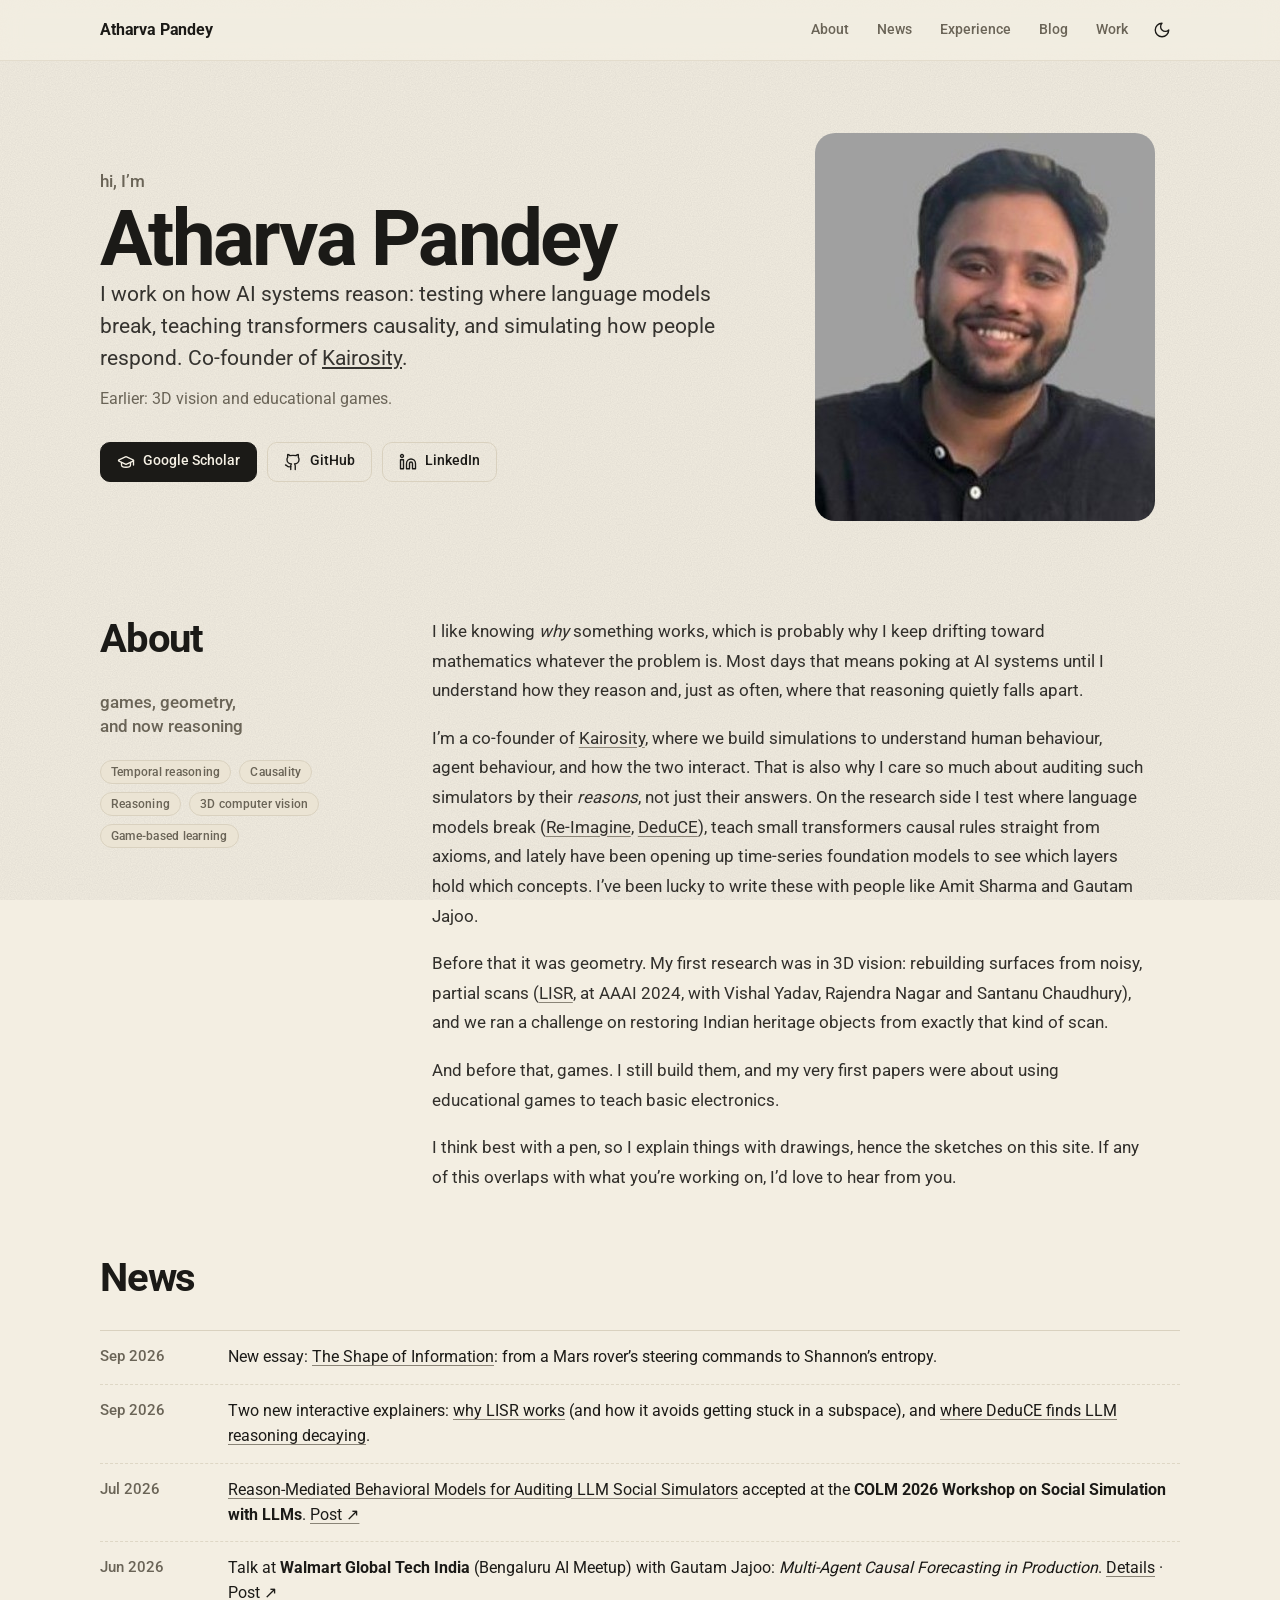
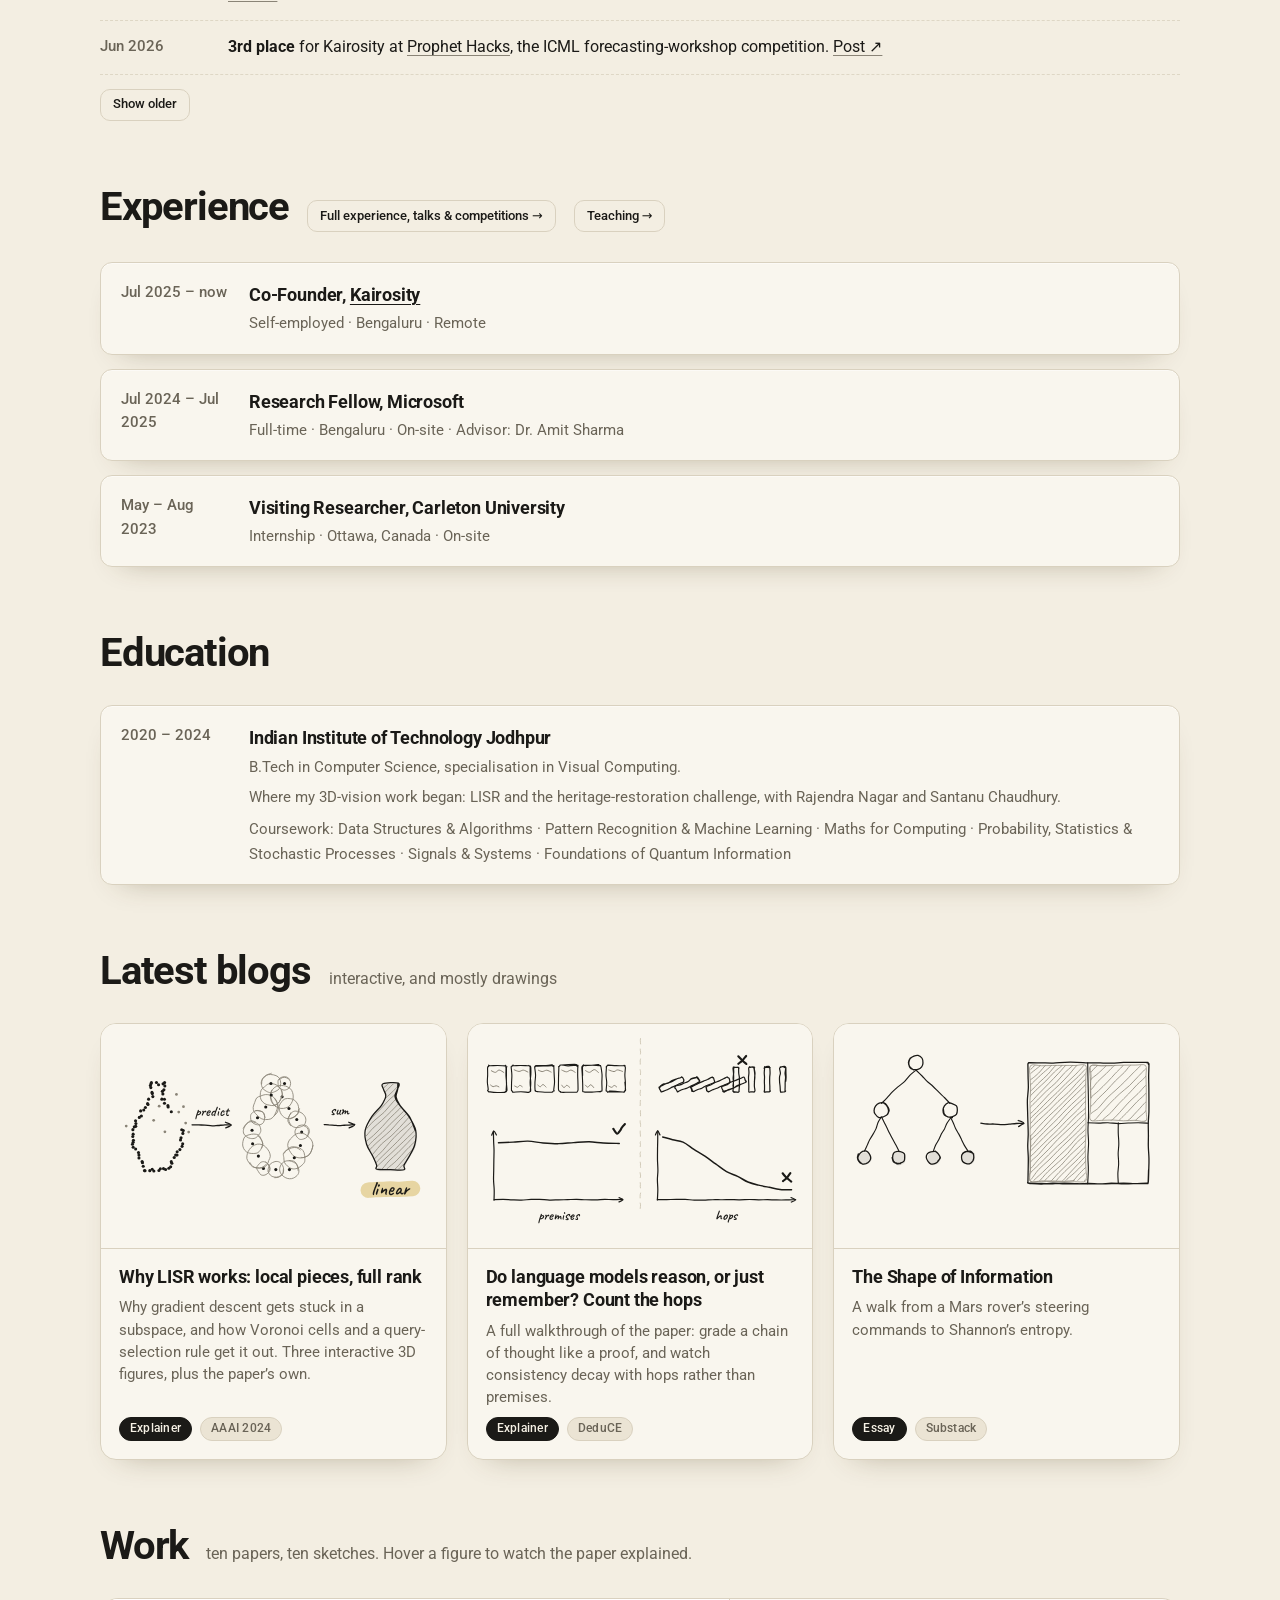
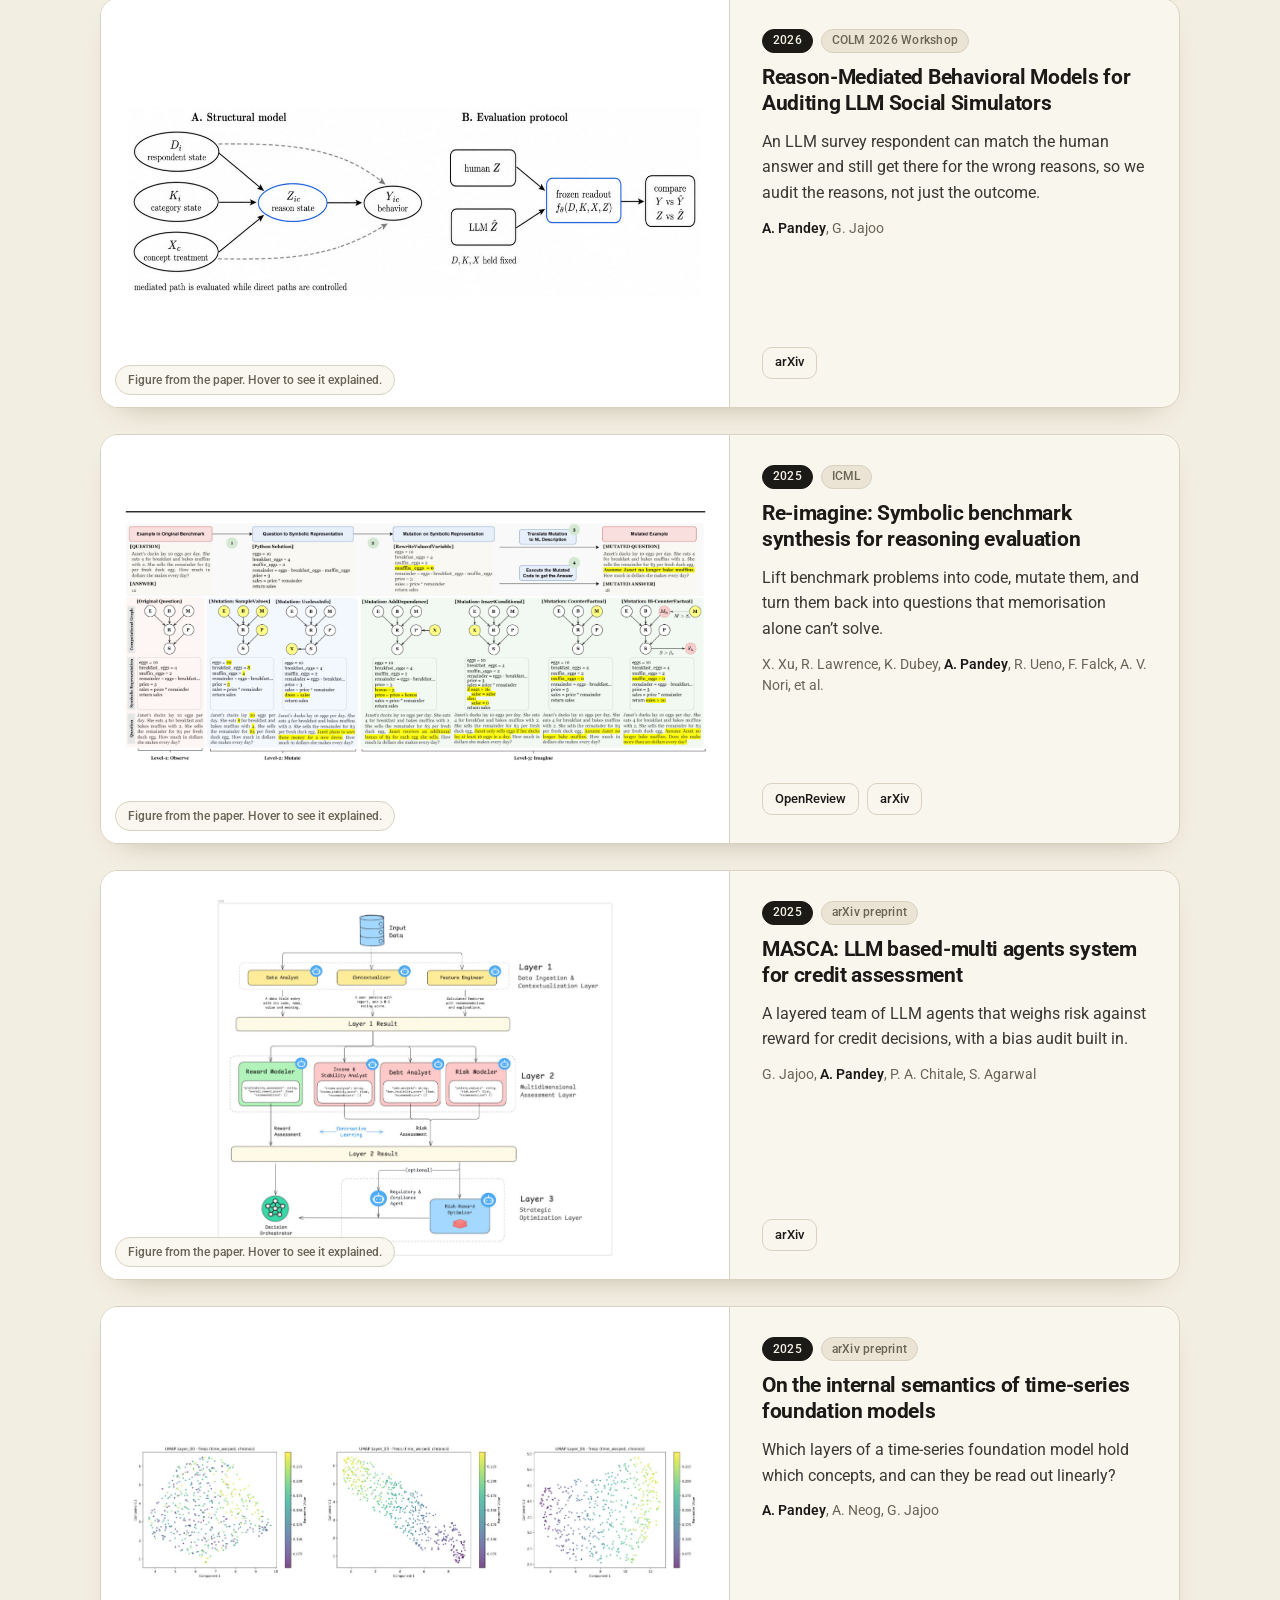
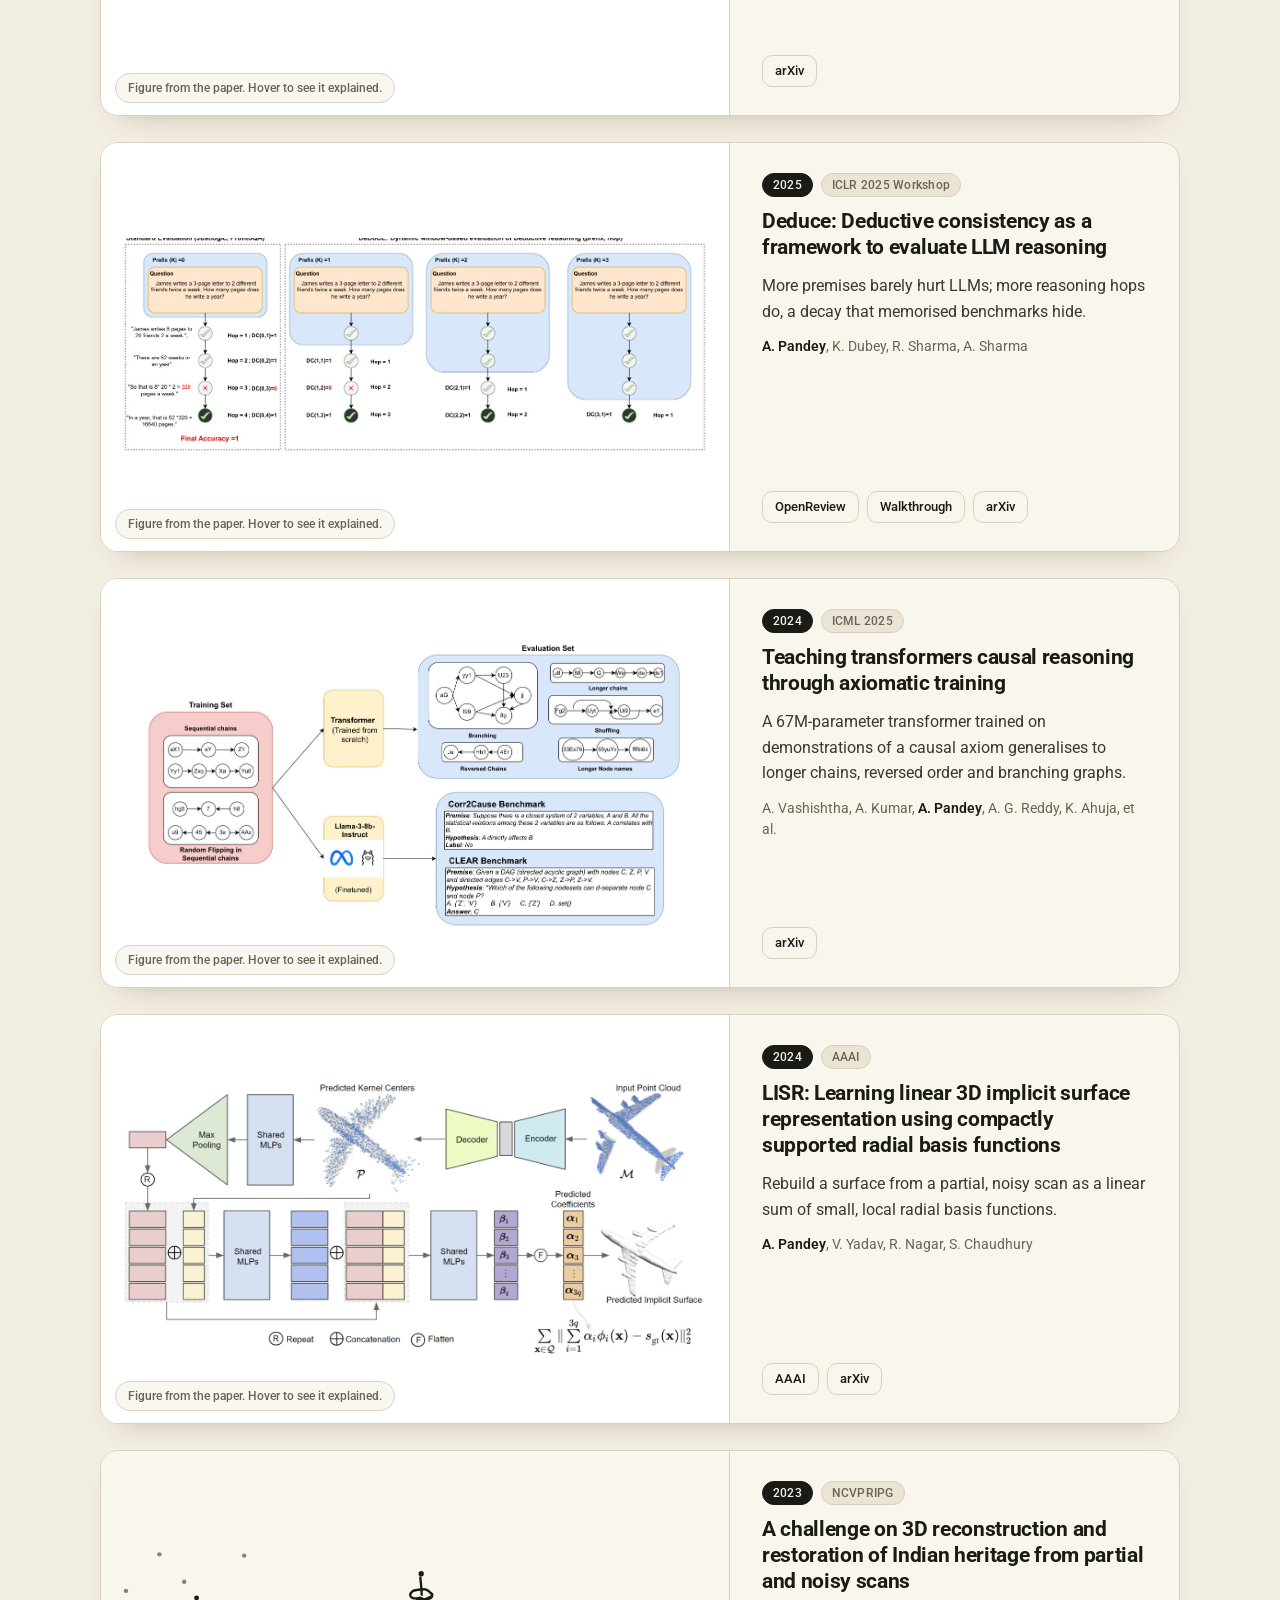
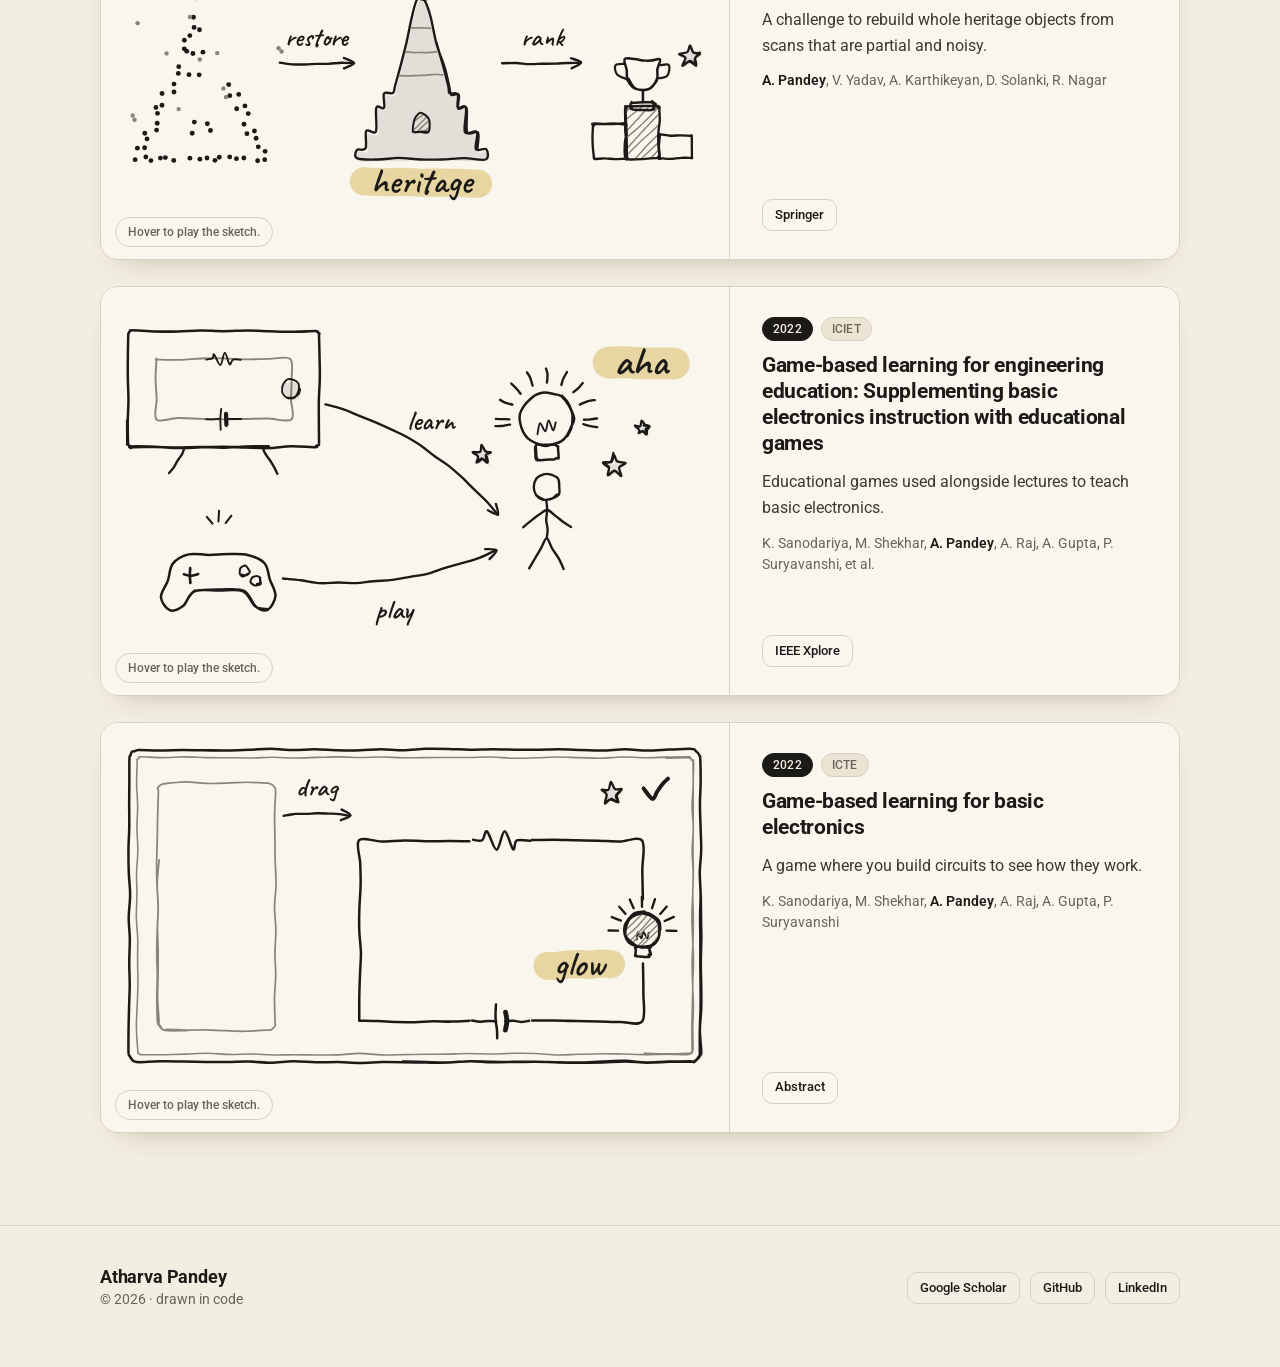
==== commit 1e5b1dfd: "Rewrite DeduCE post as a full walkthrough of the workshop paper; link OpenReview; Stanford Bunny HKS" ====
--- a/index.html
+++ b/index.html
@@ -6,7 +6,9 @@
   <title>Atharva Pandey</title>
   <meta name="description" content="Atharva Pandey: research on how AI systems reason, explained in animated sketches.">
   <meta name="theme-color" content="#f3eee2">
-  <link rel="icon" href="data:image/svg+xml,%3Csvg xmlns='http://www.w3.org/2000/svg' viewBox='0 0 64 64'%3E%3Crect width='64' height='64' rx='14' fill='%231b1a17'/%3E%3Cpath d='M17 47 L32 15 L47 47 M23 37 H41' stroke='%23f3eee2' stroke-width='5' fill='none' stroke-linecap='round' stroke-linejoin='round'/%3E%3C/svg%3E">
+  <link rel="icon" type="image/png" sizes="32x32" href="assets/favicon-32.png?v=3">
+  <link rel="icon" type="image/png" sizes="192x192" href="assets/favicon-192.png?v=3">
+  <link rel="apple-touch-icon" href="assets/apple-touch-icon.png?v=3">
   <script>try{var t=localStorage.getItem('theme');if(t==='dark'||t==='light')document.documentElement.setAttribute('data-theme',t);}catch(e){}</script>
   <link rel="preload" href="assets/fonts/roboto.woff2" as="font" type="font/woff2" crossorigin>
   <link rel="preload" href="assets/fonts/caveat.woff2" as="font" type="font/woff2" crossorigin>
@@ -102,7 +104,7 @@
             <li><span class="when">Sep 2025</span><span class="what">Talk on <b>Mamba</b> at the <b>Hidden Layers</b> reading group, <b>IIIT Bengaluru</b>. <a href="https://www.youtube.com/watch?v=mVEwQ8dGNjk" target="_blank" rel="noopener">Watch on YouTube ↗</a> · <a href="experience.html#talks">Details</a></span></li>
             <li><span class="when">Jul 2025</span><span class="what"><a href="https://arxiv.org/abs/2507.22758" target="_blank" rel="noopener">MASCA</a>, a layered multi-agent system for credit assessment, is on arXiv.</span></li>
             <li><span class="when">Jun 2025</span><span class="what"><a href="https://arxiv.org/abs/2506.15455" target="_blank" rel="noopener">Re-Imagine</a> at <b>ICML 2025</b>.</span></li>
-            <li><span class="when">Apr 2025</span><span class="what"><a href="https://arxiv.org/abs/2504.07080" target="_blank" rel="noopener">DeduCE</a> at the <b>ICLR 2025 Workshop on Reasoning and Planning</b>.</span></li>
+            <li><span class="when">Apr 2025</span><span class="what"><a href="https://openreview.net/pdf?id=JpeDhIHEt9" target="_blank" rel="noopener">DeduCE</a> at the <b>ICLR 2025 Workshop on Reasoning and Planning</b>.</span></li>
             <li><span class="when">Jul 2024</span><span class="what"><a href="https://arxiv.org/abs/2407.07612" target="_blank" rel="noopener">Teaching transformers causal reasoning through axiomatic training</a> on arXiv; later at <b>ICML 2025</b>.</span></li>
             <li><span class="when">Mar 2024</span><span class="what"><a href="https://ojs.aaai.org/index.php/AAAI/article/view/28239" target="_blank" rel="noopener">LISR</a> published in the Proceedings of <b>AAAI 2024</b>.</span></li>
           </ul>
@@ -155,7 +157,7 @@
             <div class="thumb"><svg class="sk" data-thumb="deduce" viewBox="0 0 800 520" aria-hidden="true"></svg></div>
             <div class="body">
               <h3>Do language models reason, or just remember? Count the hops</h3>
-              <p>Grade a chain of thought like a proof, and watch accuracy decay with hops rather than premises.</p>
+              <p>A full walkthrough of the paper: grade a chain of thought like a proof, and watch consistency decay with hops rather than premises.</p>
               <div class="badges"><span class="badge solid">Explainer</span><span class="badge">DeduCE</span></div>
             </div>
           </a>
@@ -224,13 +226,13 @@
           </article>
 
           <article class="paper" data-scene="deduce">
-            <div class="sketch"><div class="paper-fig"><img src="assets/papers/deduce.jpg" alt="Figure 1 of the paper: the pipeline for deductive consistency evaluation" loading="lazy"></div><span class="fig-hint">Figure from the paper. Hover to see it explained.</span><svg class="sk" role="img" aria-label="Sketch: adding more premises leaves accuracy flat, but in a chain of dominoes standing for reasoning hops the later ones never fall and accuracy decays."></svg></div>
+            <div class="sketch"><div class="paper-fig"><img src="assets/blog/deduce/fig1-windows.jpg" alt="Figure 1 of the paper: standard evaluation versus DeduCE windows of prefix and hop" loading="lazy"></div><span class="fig-hint">Figure from the paper. Hover to see it explained.</span><svg class="sk" role="img" aria-label="Sketch: adding more premises leaves accuracy flat, but in a chain of dominoes standing for reasoning hops the later ones never fall and accuracy decays."></svg></div>
             <div class="meta">
               <div class="badges"><span class="badge solid">2025</span><span class="badge">ICLR 2025 Workshop</span></div>
               <h3>Deduce: Deductive consistency as a framework to evaluate LLM reasoning</h3>
               <p class="gist">More premises barely hurt LLMs; more reasoning hops do, a decay that memorised benchmarks hide.</p>
               <p class="authors"><b>A. Pandey</b>, K. Dubey, R. Sharma, A. Sharma</p>
-              <div class="paper-links"><a class="btn btn-sm" href="https://arxiv.org/abs/2504.07080" target="_blank" rel="noopener">arXiv</a></div>
+              <div class="paper-links"><a class="btn btn-sm" href="https://openreview.net/pdf?id=JpeDhIHEt9" target="_blank" rel="noopener">OpenReview</a><a class="btn btn-sm" href="blog/deduce.html">Walkthrough</a><a class="btn btn-sm" href="https://arxiv.org/abs/2504.07080" target="_blank" rel="noopener">arXiv</a></div>
             </div>
           </article>
 
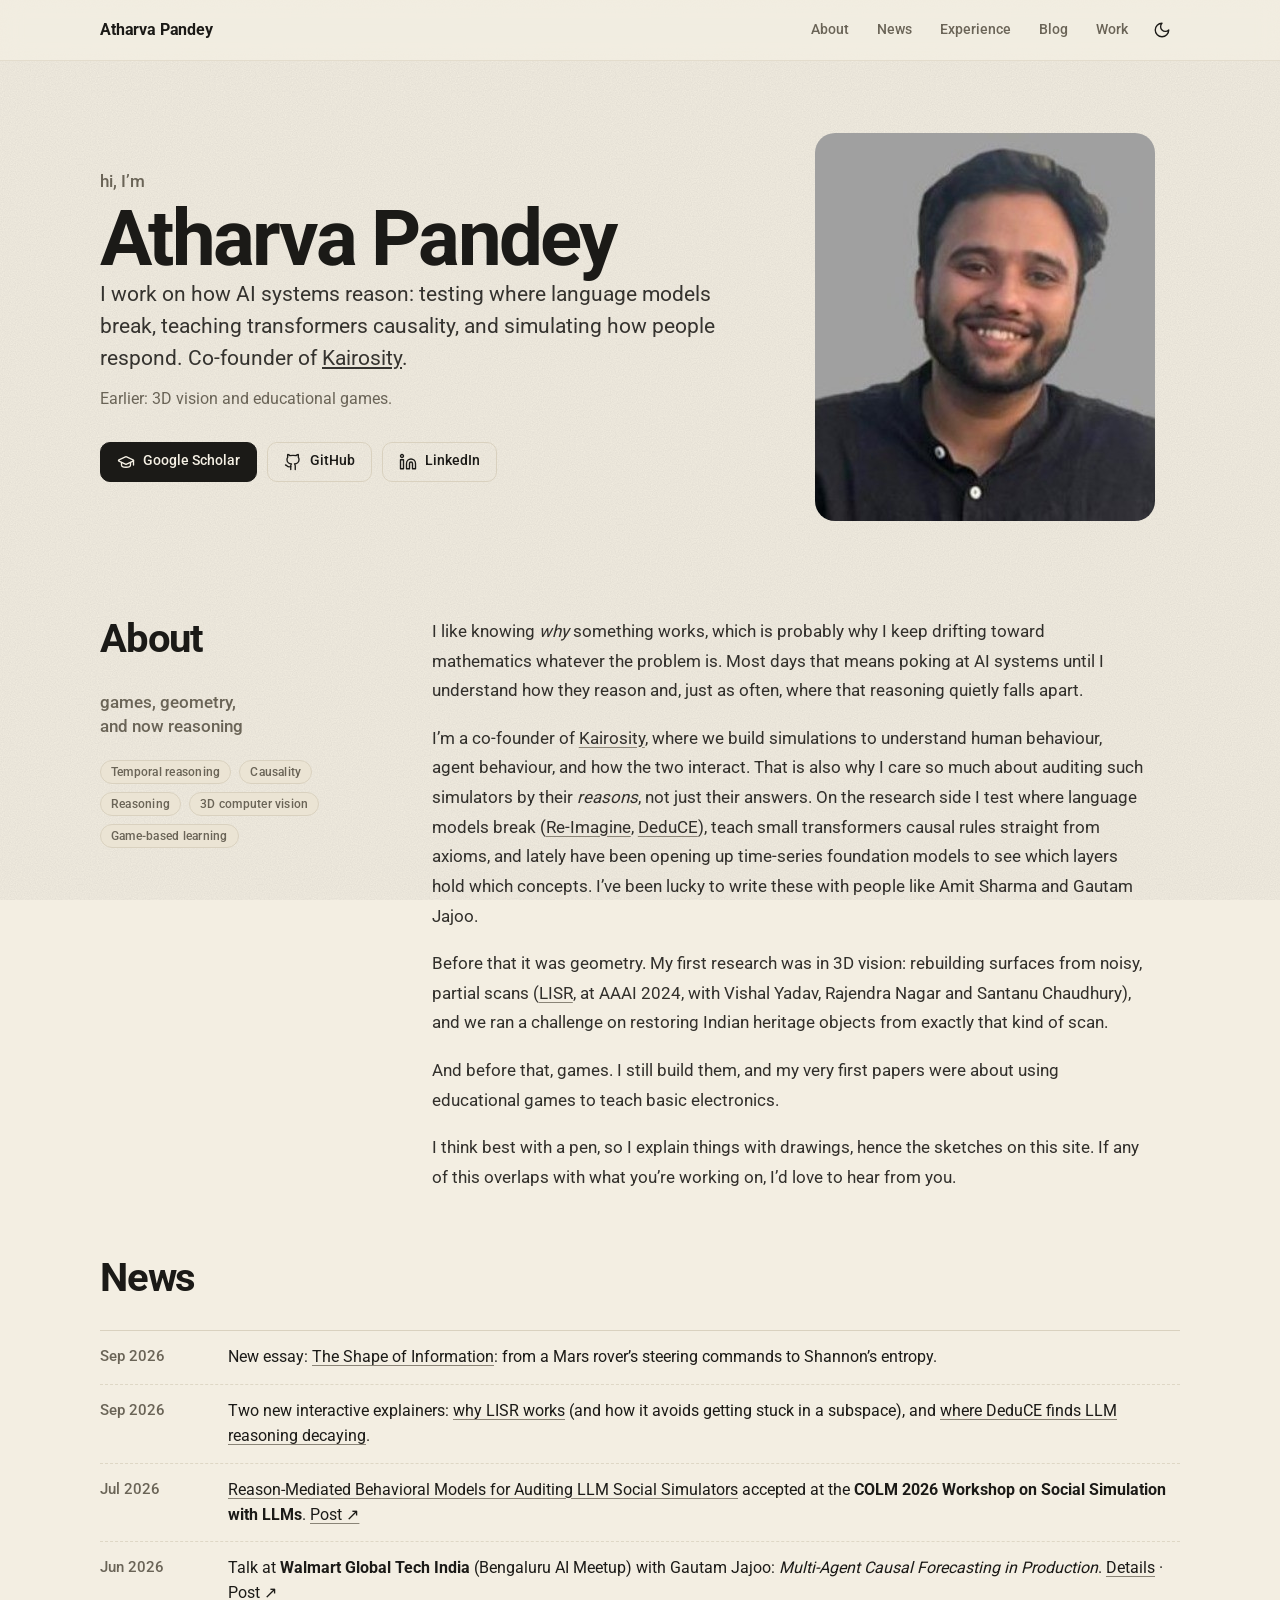
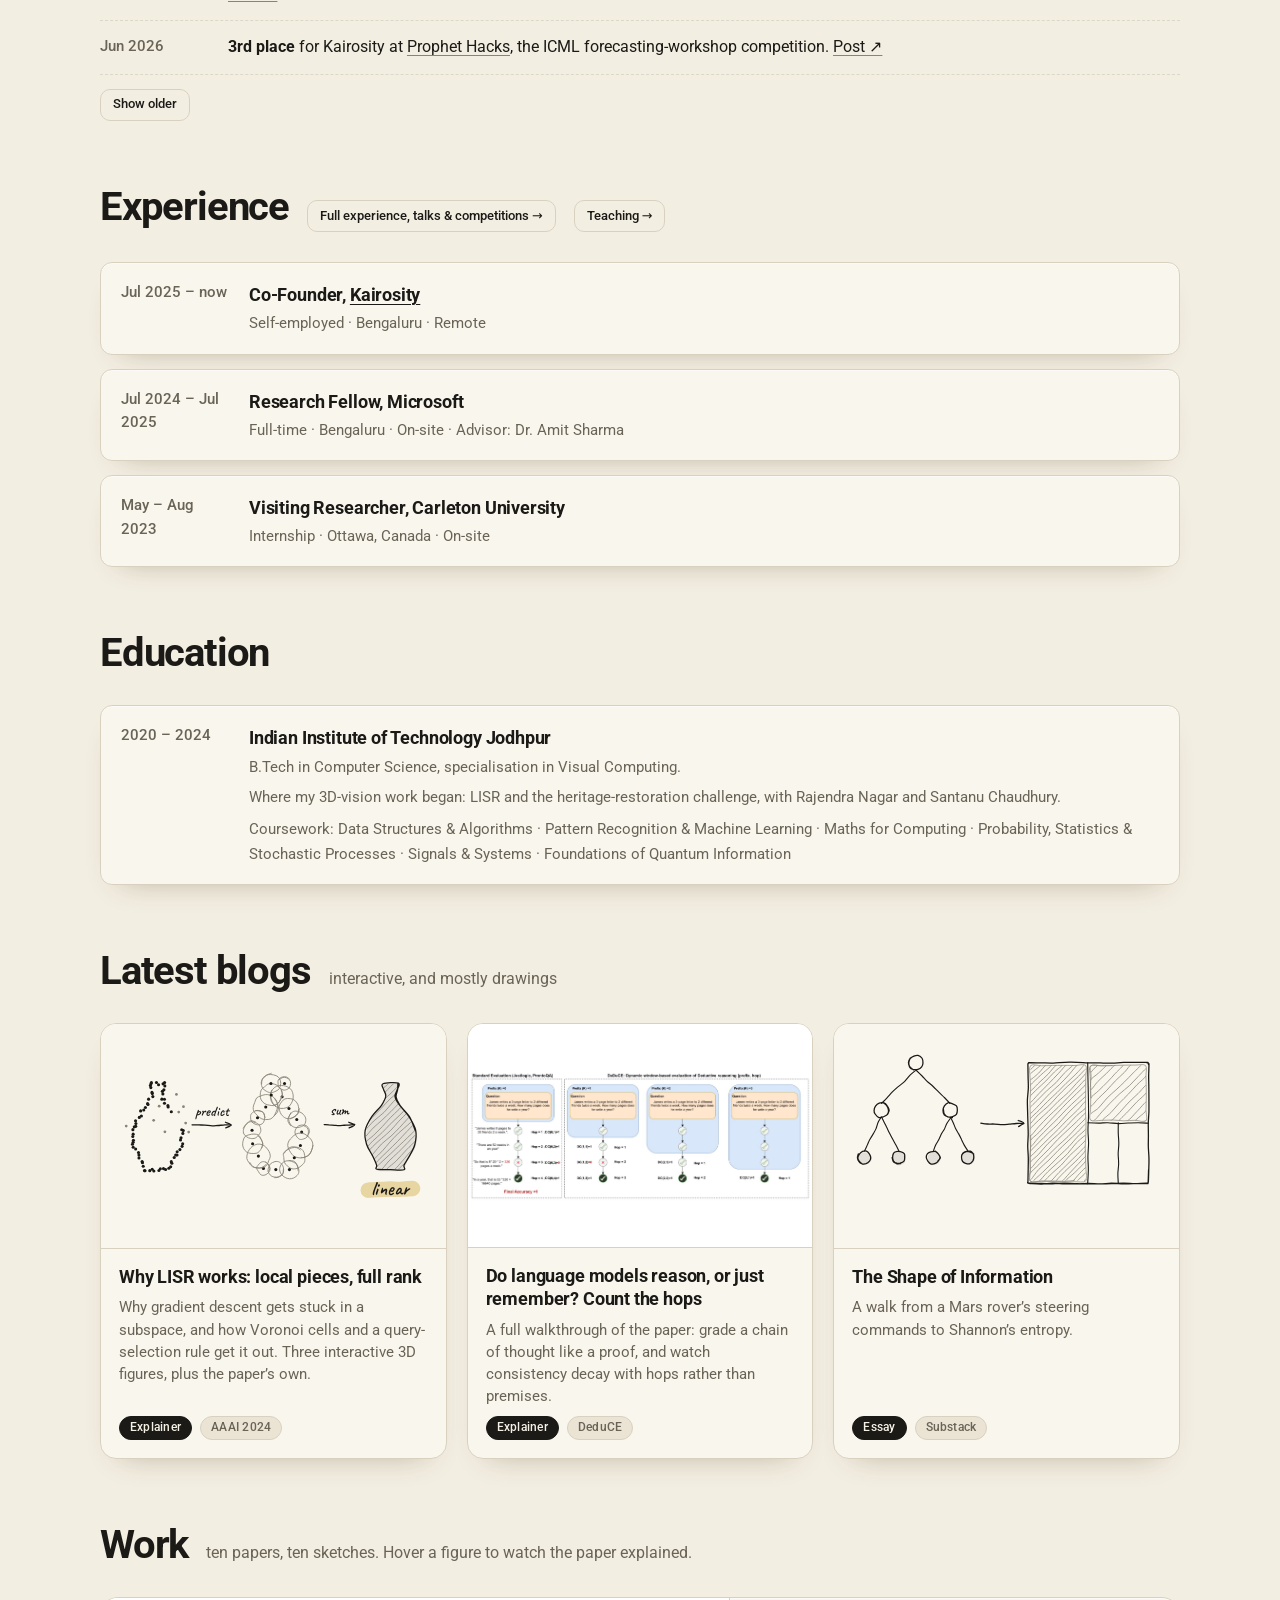
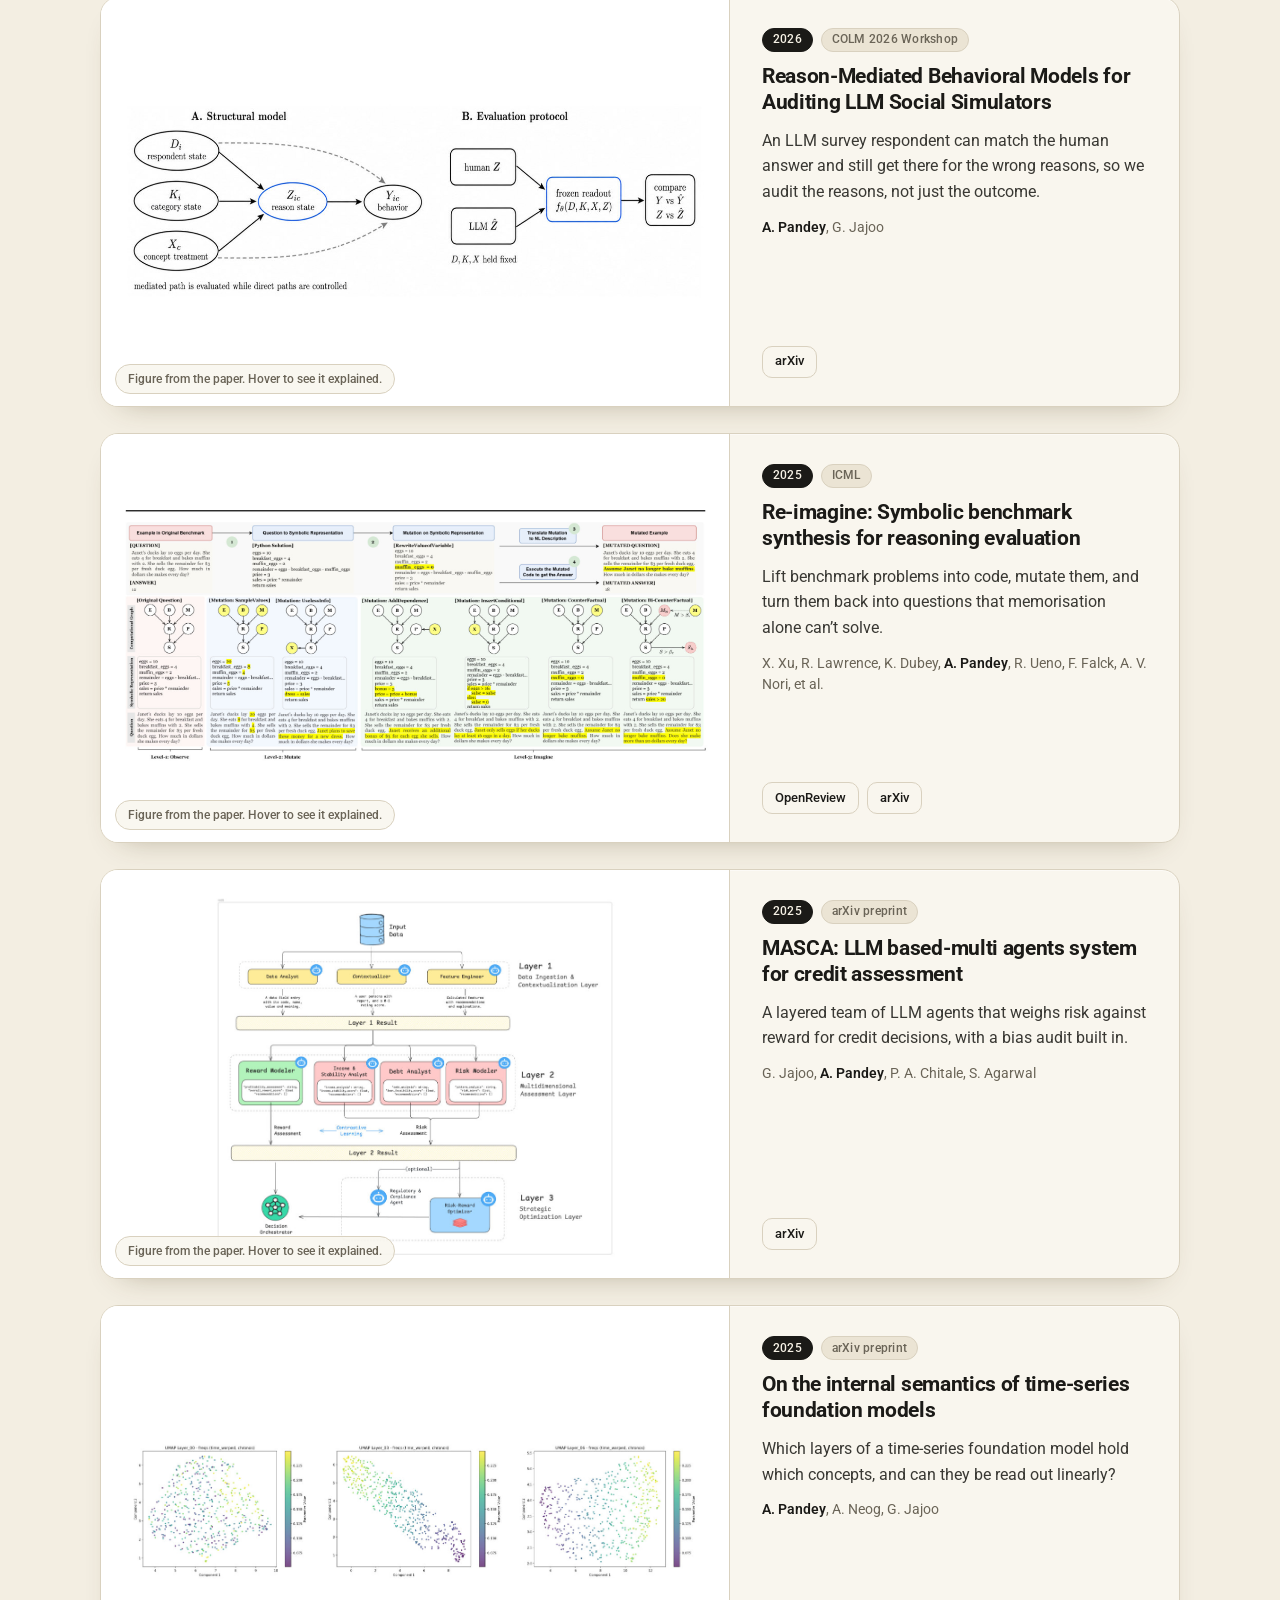
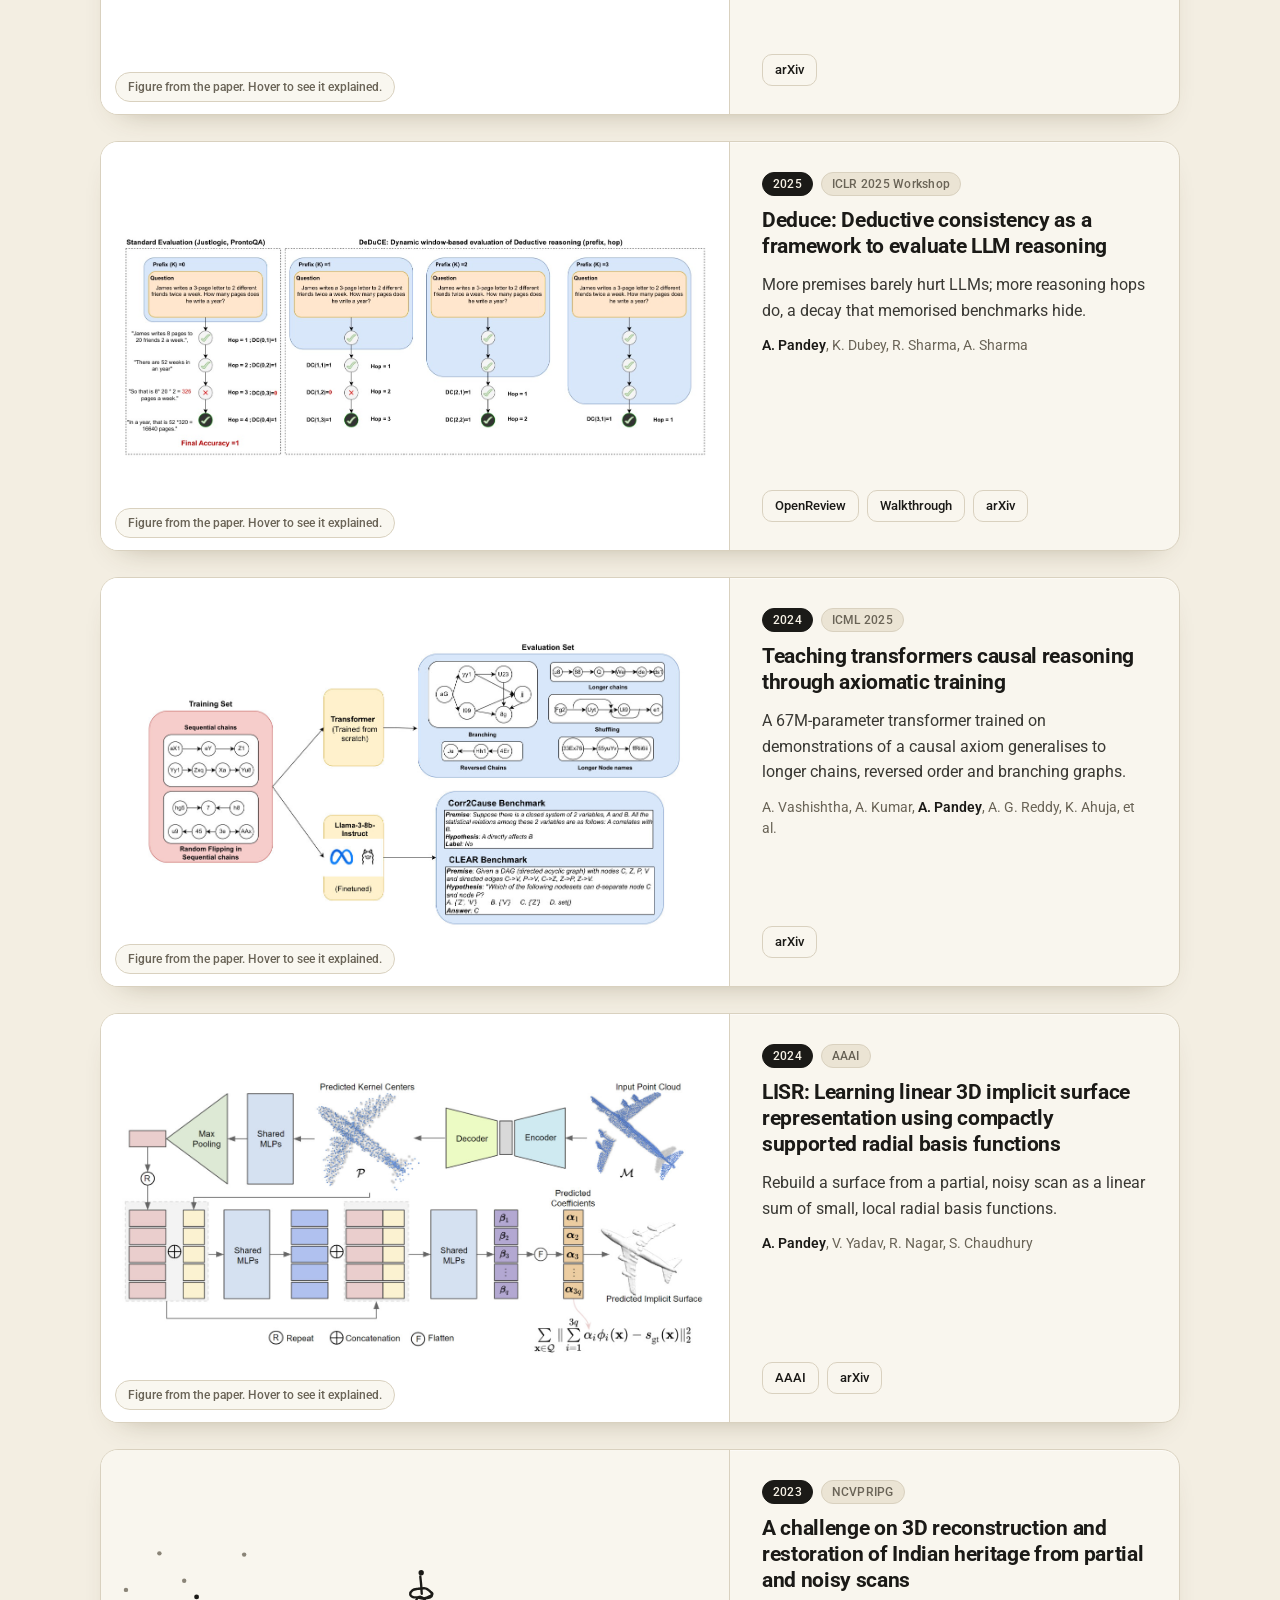
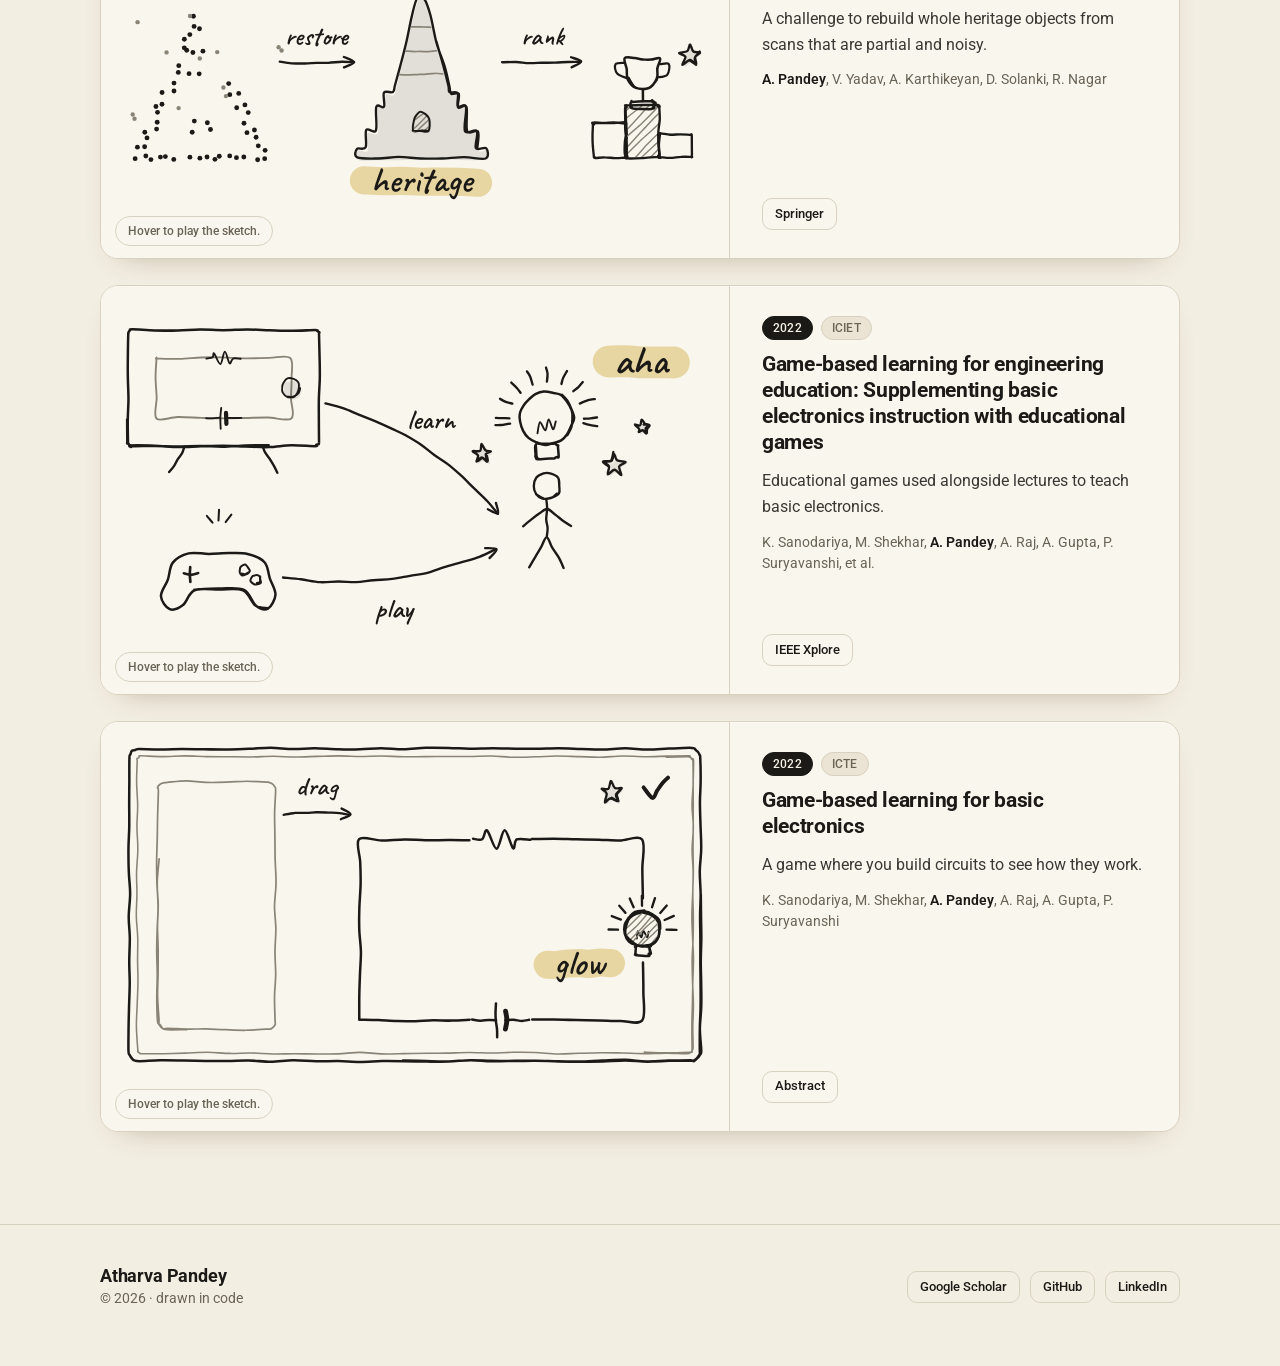
==== commit f1e0d4ab: "Use the OpenReview Figure 1 as the DeduCE blog card thumbnail; re-crop it with titles intact Co-Auth" ====
--- a/index.html
+++ b/index.html
@@ -154,7 +154,7 @@
             </div>
           </a>
           <a class="blog-card" href="blog/deduce.html">
-            <div class="thumb"><svg class="sk" data-thumb="deduce" viewBox="0 0 800 520" aria-hidden="true"></svg></div>
+            <div class="thumb thumb-fig"><img src="assets/blog/deduce/fig1-windows.jpg" alt="Figure 1 of the DeduCE paper: standard evaluation versus prefix and hop windows" loading="lazy"></div>
             <div class="body">
               <h3>Do language models reason, or just remember? Count the hops</h3>
               <p>A full walkthrough of the paper: grade a chain of thought like a proof, and watch consistency decay with hops rather than premises.</p>
--- a/css/style.css
+++ b/css/style.css
@@ -277,6 +277,8 @@
 .blog-card { display: flex; flex-direction: column; text-decoration: none; background: var(--card); border: 1px solid var(--border); border-radius: calc(var(--radius) + 4px); box-shadow: var(--shadow); overflow: hidden; transition: transform 0.15s, border-color 0.15s; }
 .blog-card:hover { transform: translateY(-3px) rotate(-0.3deg); border-color: var(--sk-ink); }
 .blog-card .thumb { background: var(--sk-bg); border-bottom: 1px solid var(--border); }
+.blog-card .thumb-fig { aspect-ratio: 800 / 520; display: flex; align-items: center; background: #fff; }
+.blog-card .thumb-fig img { width: 100%; height: auto; display: block; }
 .blog-card .thumb svg { display: block; width: 100%; height: auto; aspect-ratio: 800 / 520; }
 .blog-card .body { padding: 16px 18px 18px; display: flex; flex-direction: column; gap: 8px; flex: 1; }
 .blog-card h3 { font-size: 1.12rem; line-height: 1.3; letter-spacing: -0.01em; }
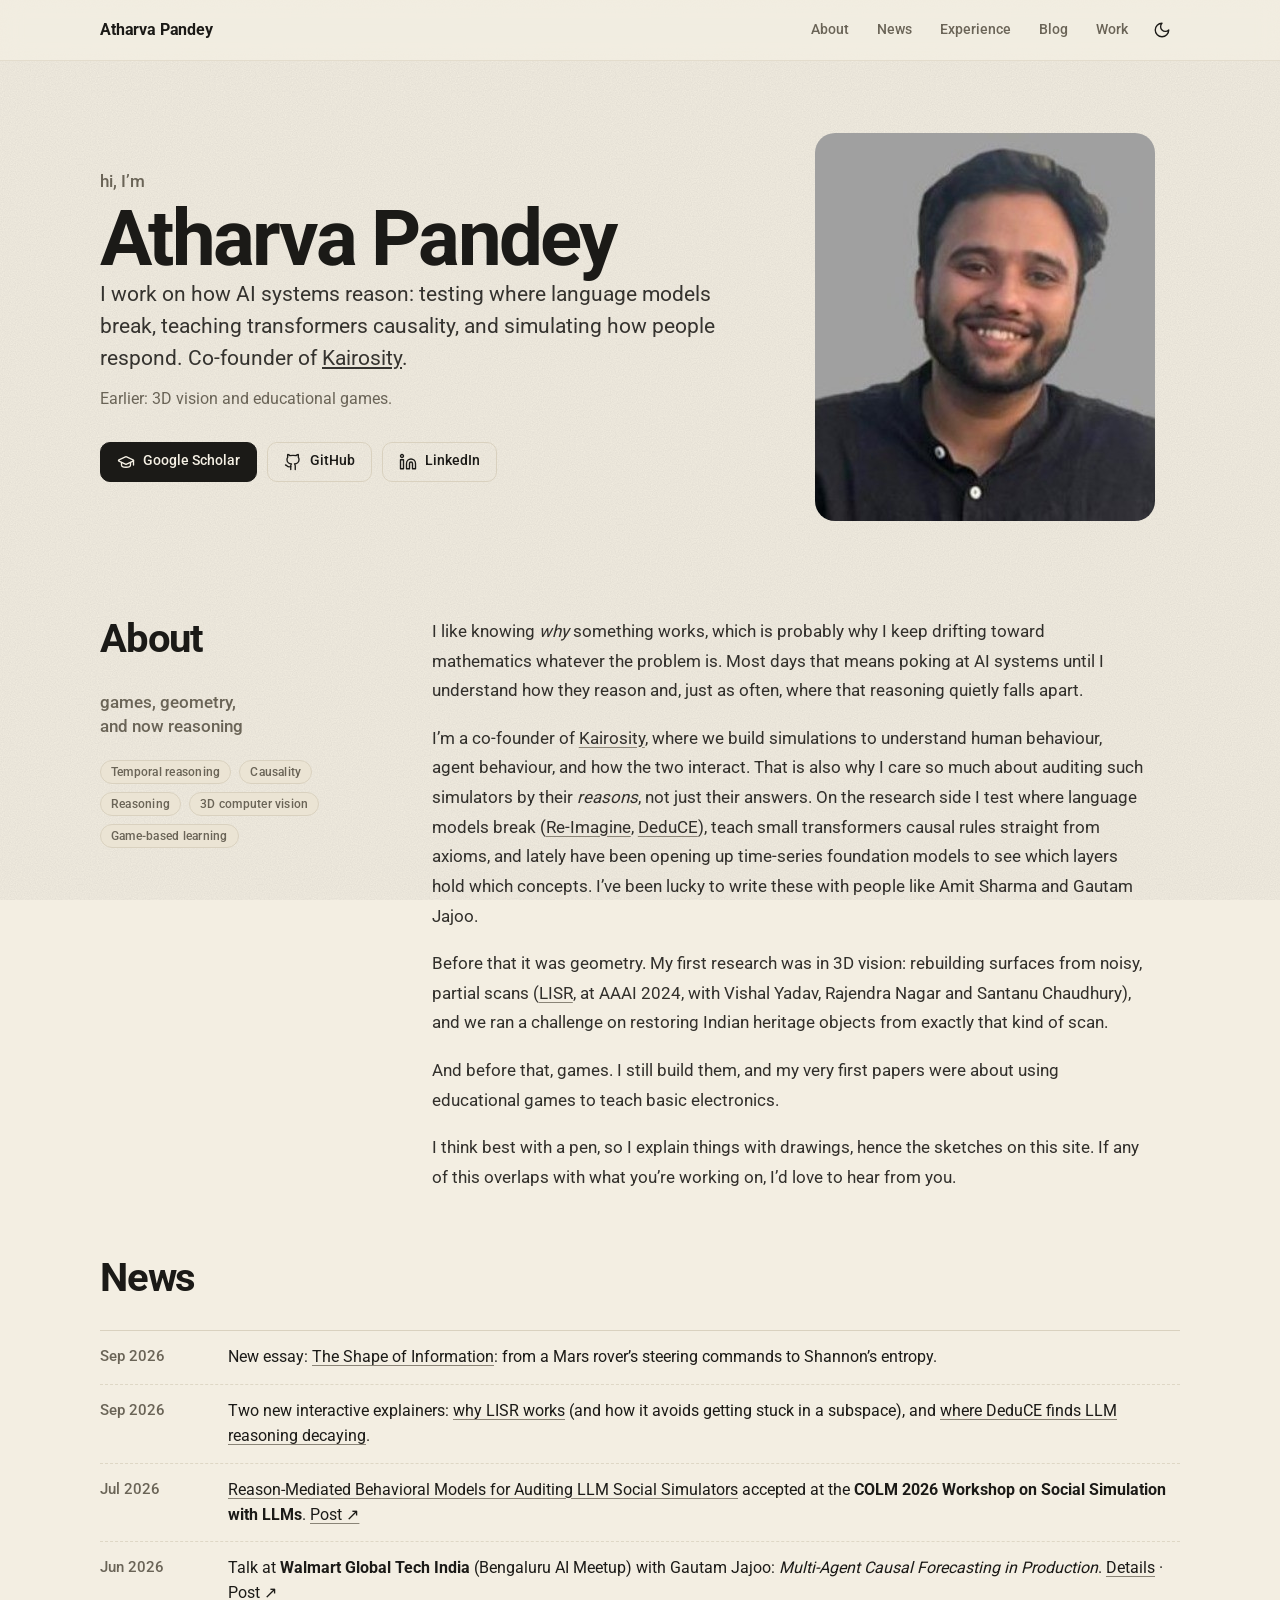
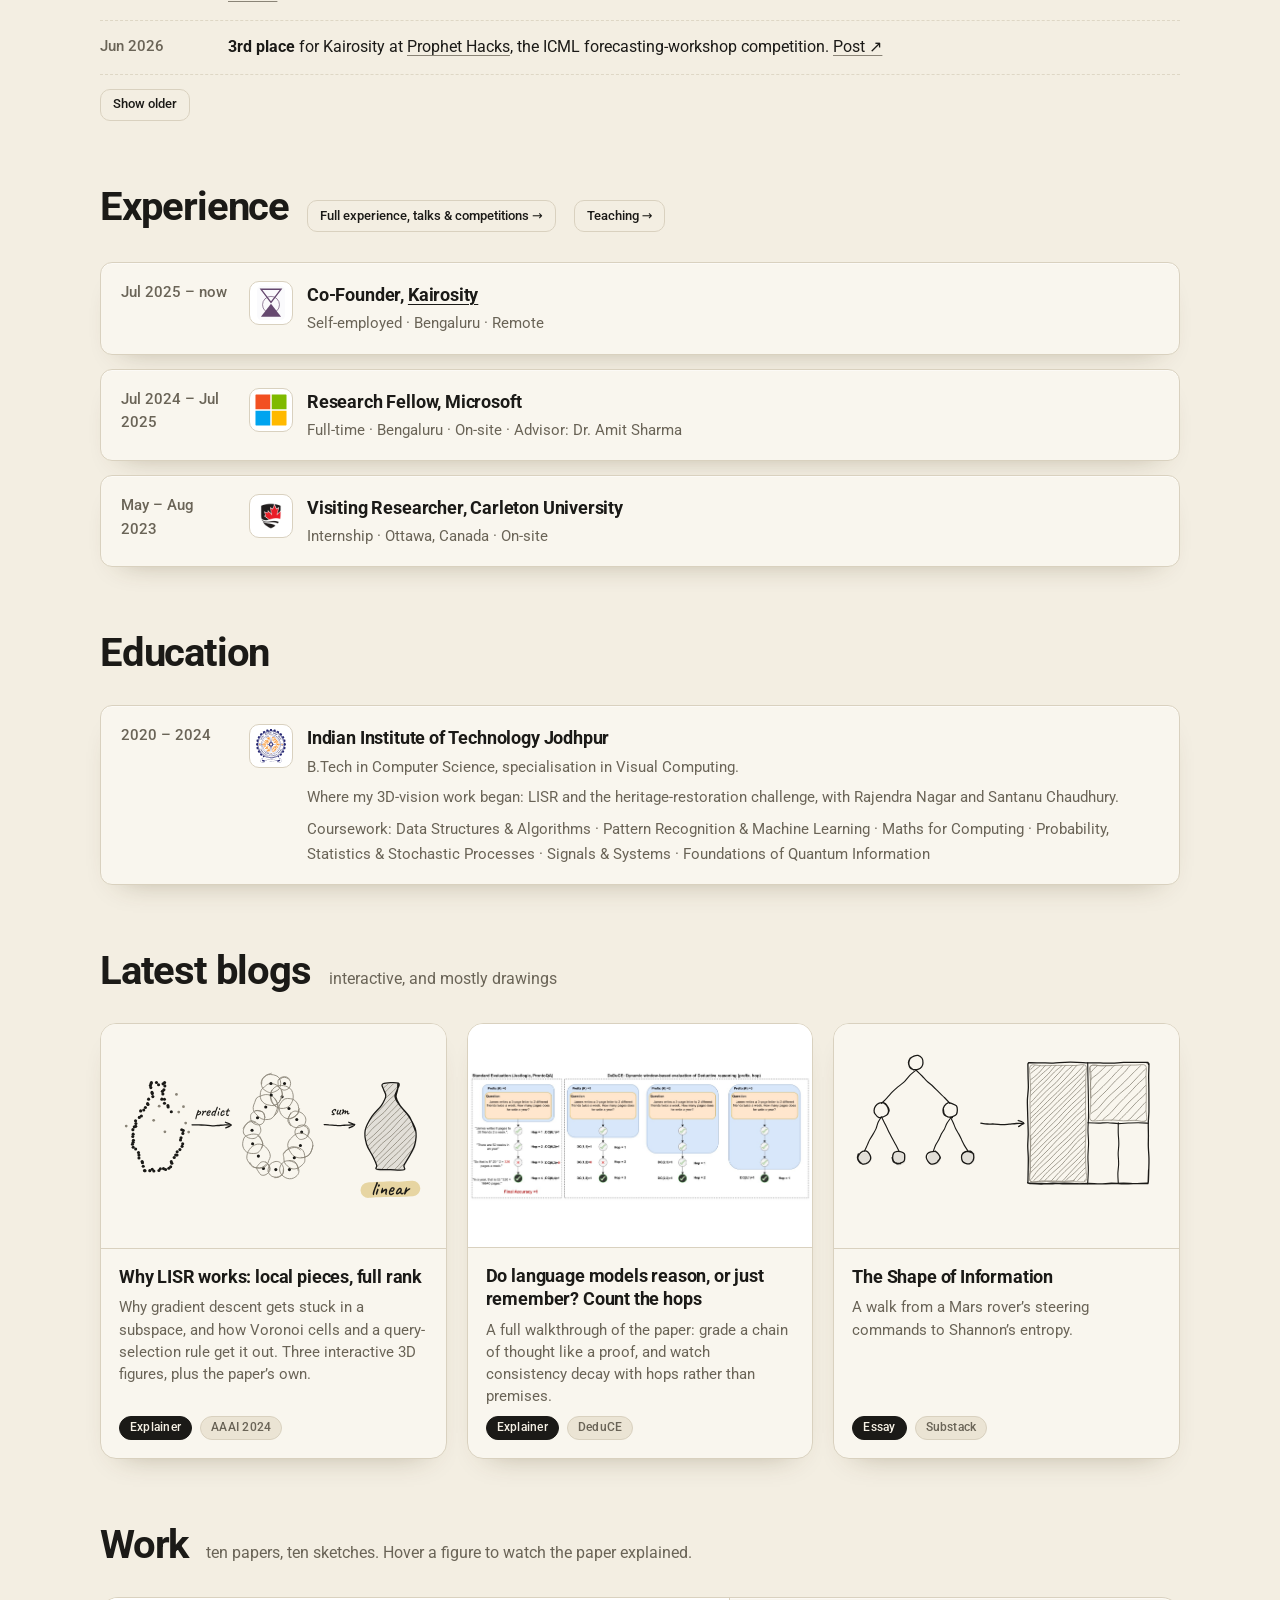
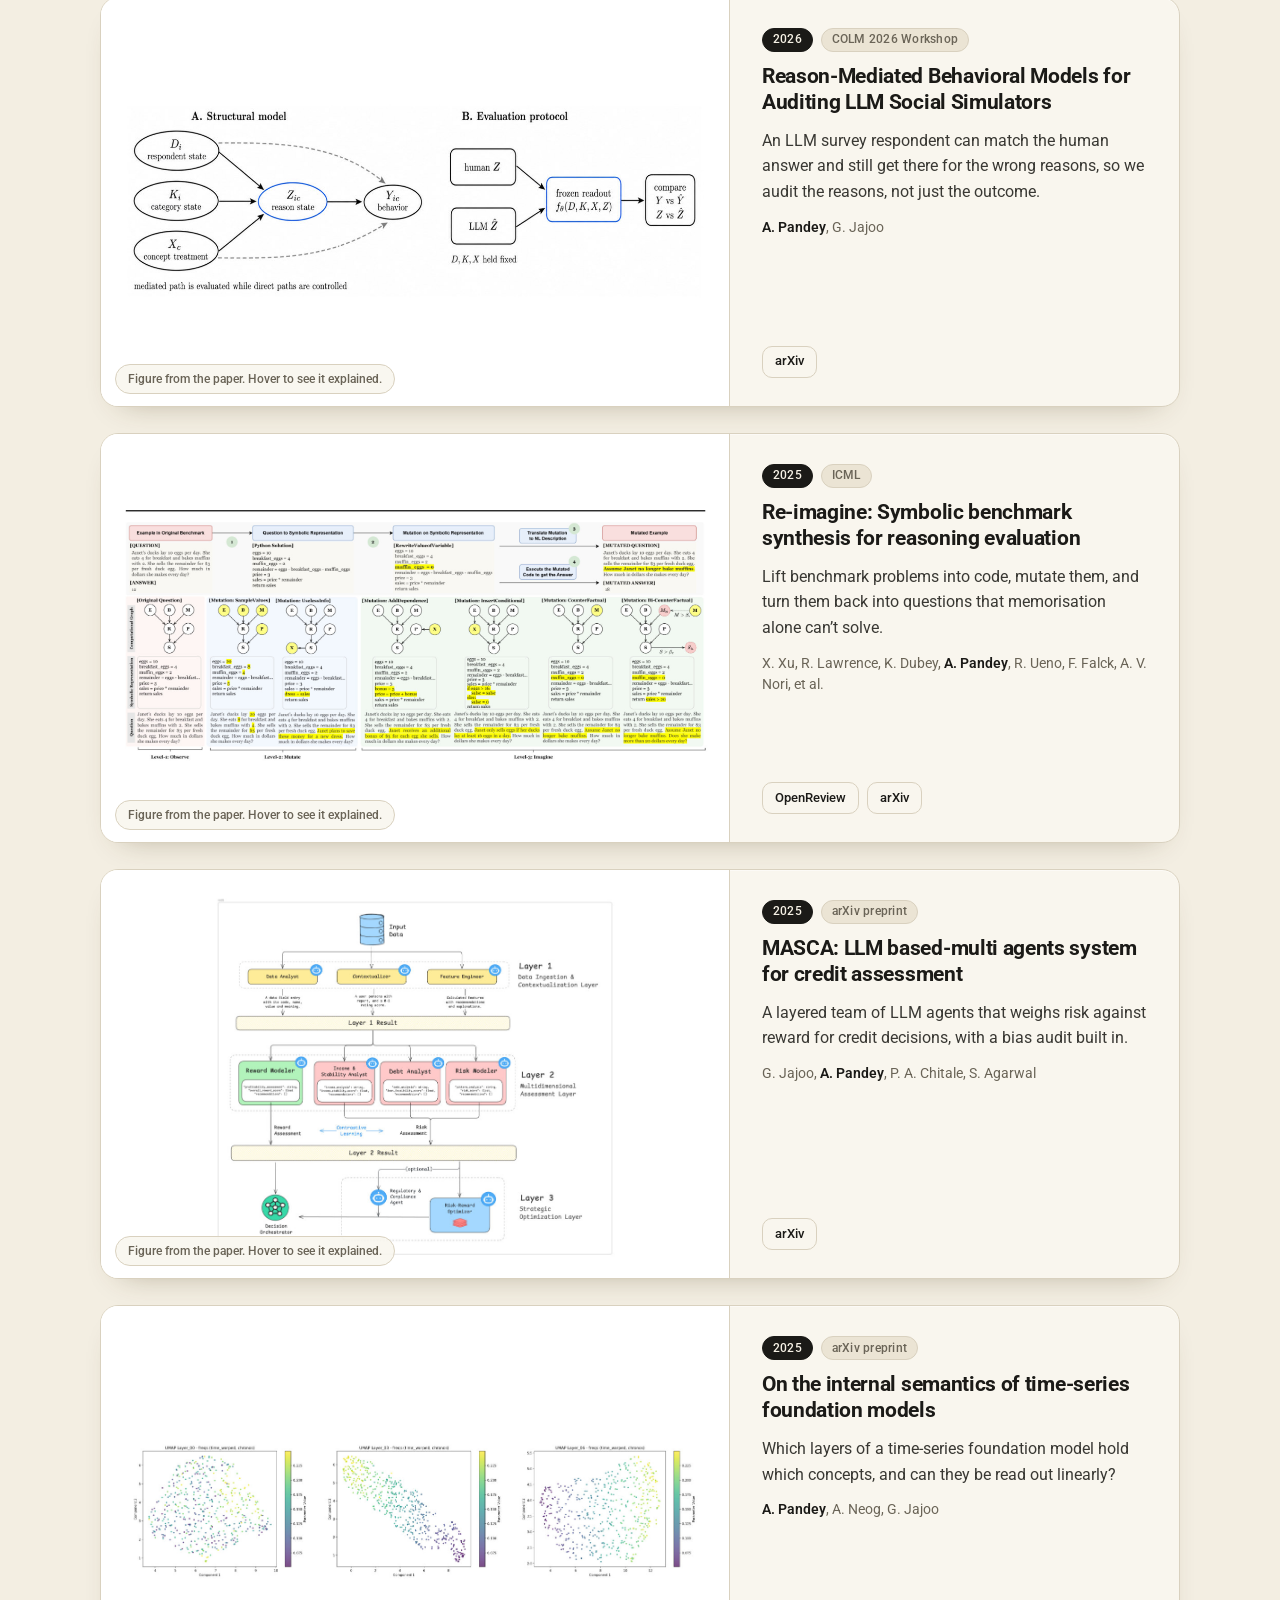
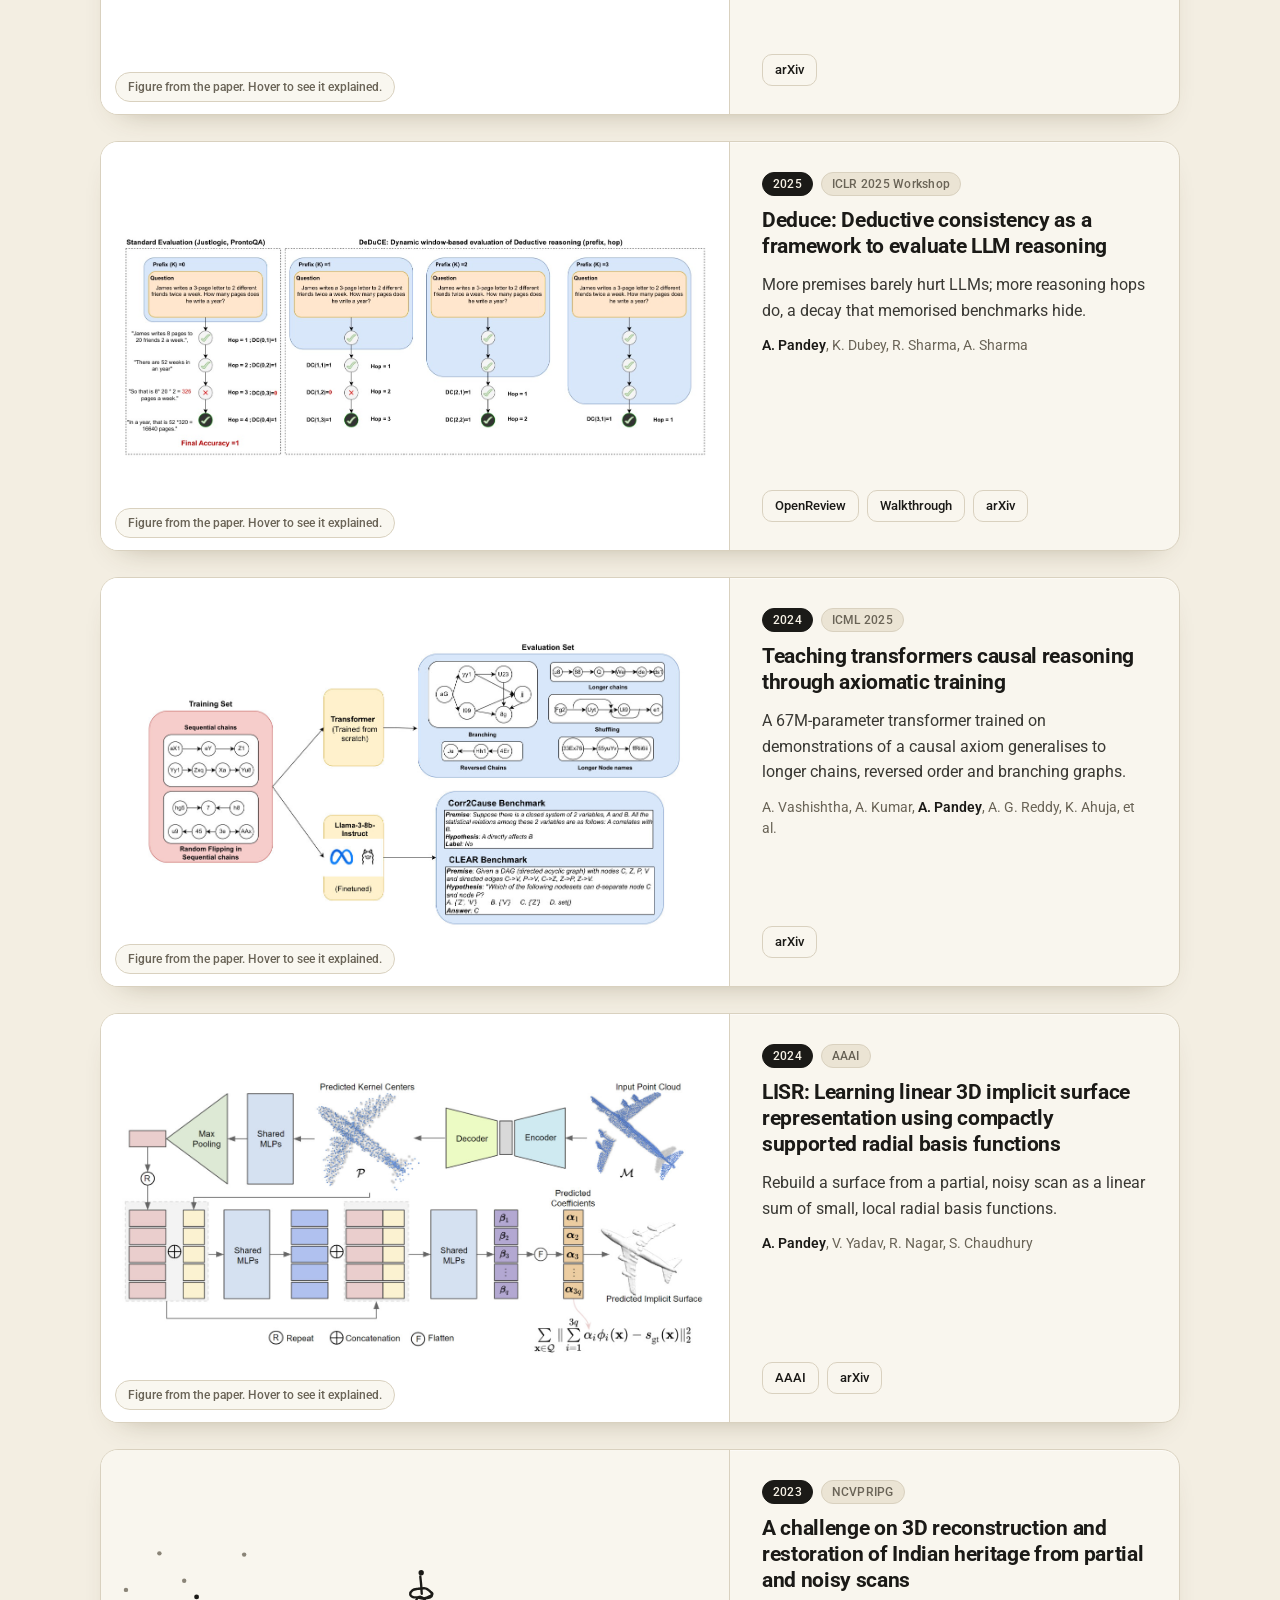
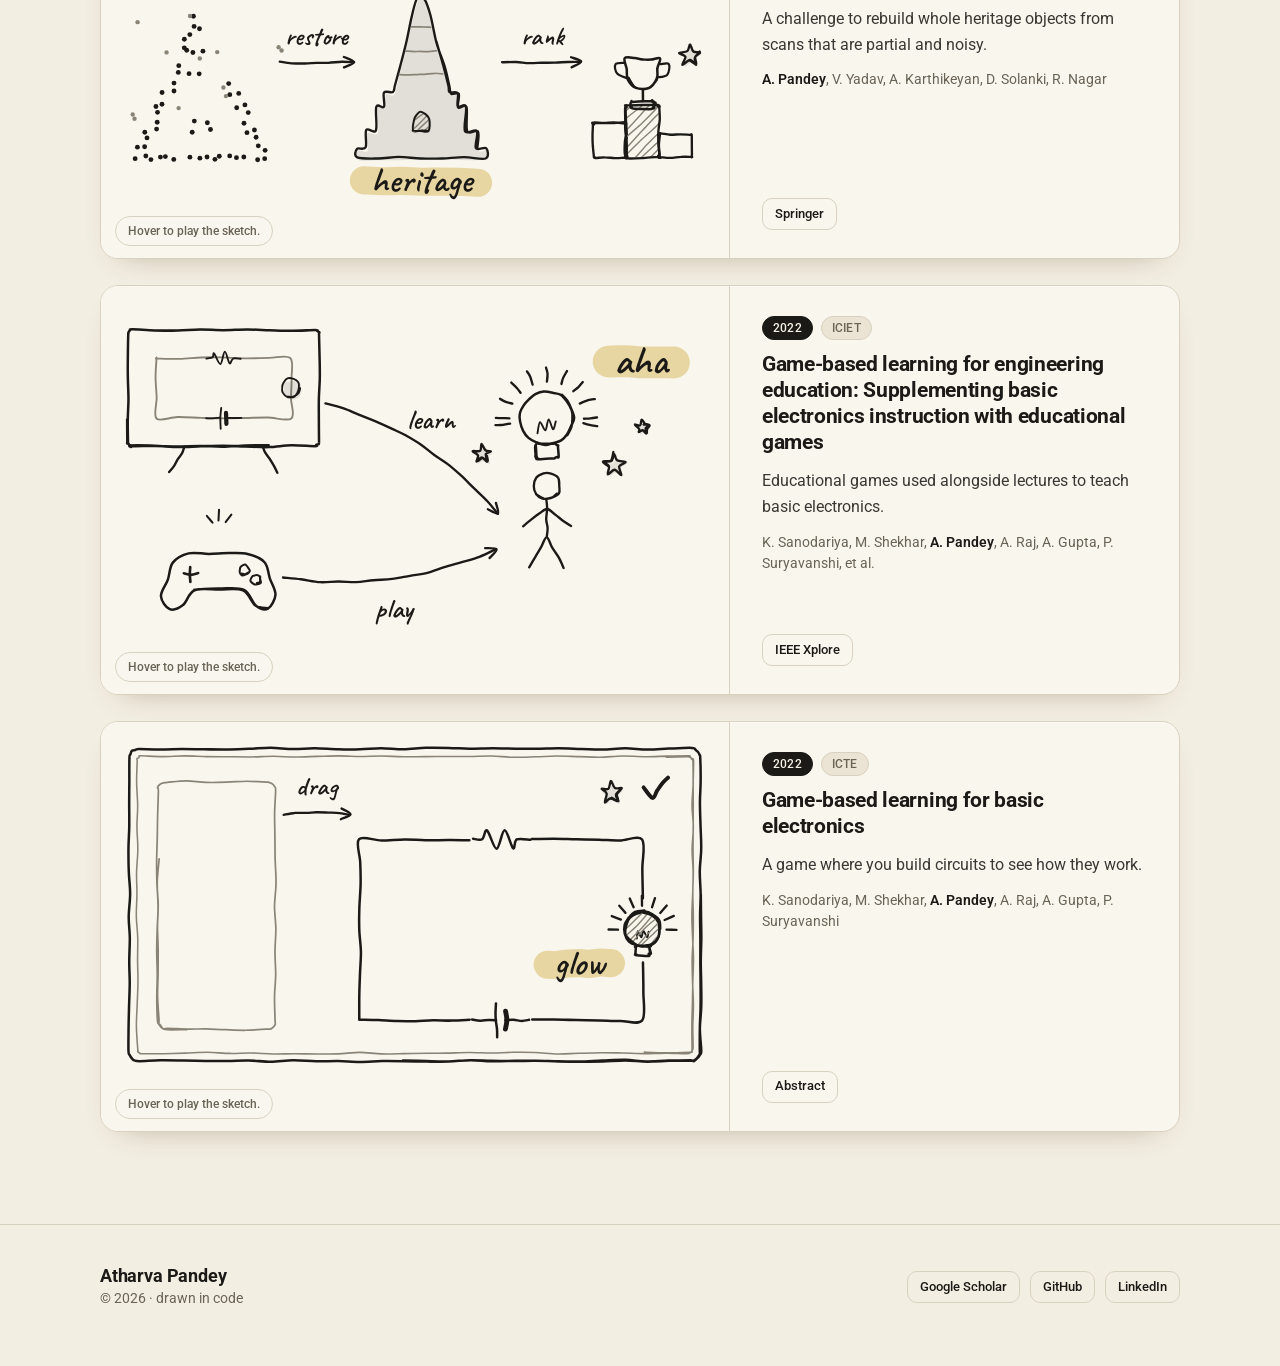
==== commit aa8555a8: "Add organisation logos to experience and education entries Co-Authored-By: Claude Sonnet 5.5 <norepl" ====
--- a/index.html
+++ b/index.html
@@ -118,9 +118,9 @@
           <a class="btn btn-sm" href="experience.html">Full experience, talks &amp; competitions →</a> <a class="btn btn-sm" href="teaching.html">Teaching →</a>
         </div>
         <div class="edu">
-      <div class="edu-item"><span class="when">Jul 2025 – now</span><div><h3>Co-Founder, <a href="https://kairosity.ai" target="_blank" rel="noopener" style="text-decoration:underline;text-underline-offset:3px">Kairosity</a></h3><p>Self-employed &middot; Bengaluru &middot; Remote</p></div></div>
-      <div class="edu-item"><span class="when">Jul 2024 – Jul 2025</span><div><h3>Research Fellow, Microsoft</h3><p>Full-time &middot; Bengaluru &middot; On-site &middot; Advisor: Dr. Amit Sharma</p></div></div>
-      <div class="edu-item"><span class="when">May – Aug 2023</span><div><h3>Visiting Researcher, Carleton University</h3><p>Internship &middot; Ottawa, Canada &middot; On-site</p></div></div>
+      <div class="edu-item"><span class="when">Jul 2025 – now</span><div class="with-logo"><img class="org-logo" src="assets/logos/kairosity.svg" alt="Kairosity logo" loading="lazy" width="44" height="44"><div><h3>Co-Founder, <a href="https://kairosity.ai" target="_blank" rel="noopener" style="text-decoration:underline;text-underline-offset:3px">Kairosity</a></h3><p>Self-employed &middot; Bengaluru &middot; Remote</p></div></div></div>
+      <div class="edu-item"><span class="when">Jul 2024 – Jul 2025</span><div class="with-logo"><img class="org-logo" src="assets/logos/microsoft.svg" alt="Microsoft logo" loading="lazy" width="44" height="44"><div><h3>Research Fellow, Microsoft</h3><p>Full-time &middot; Bengaluru &middot; On-site &middot; Advisor: Dr. Amit Sharma</p></div></div></div>
+      <div class="edu-item"><span class="when">May – Aug 2023</span><div class="with-logo"><img class="org-logo" src="assets/logos/carleton.png" alt="Carleton University logo" loading="lazy" width="44" height="44"><div><h3>Visiting Researcher, Carleton University</h3><p>Internship &middot; Ottawa, Canada &middot; On-site</p></div></div></div>
         </div>
       </section>
 
@@ -132,8 +132,8 @@
         <div class="edu">
           <div class="edu-item">
             <span class="when">2020 – 2024</span>
-            <div><h3>Indian Institute of Technology Jodhpur</h3><p>B.Tech in Computer Science, specialisation in Visual Computing.</p><p style="margin-top:6px">Where my 3D-vision work began: LISR and the heritage-restoration challenge, with Rajendra Nagar and Santanu Chaudhury.</p>
-            <p style="margin-top:8px">Coursework: Data Structures &amp; Algorithms · Pattern Recognition &amp; Machine Learning · Maths for Computing · Probability, Statistics &amp; Stochastic Processes · Signals &amp; Systems · Foundations of Quantum Information</p></div>
+            <div class="with-logo"><img class="org-logo" src="assets/logos/iitj.svg" alt="IIT Jodhpur logo" loading="lazy" width="44" height="44"><div><h3>Indian Institute of Technology Jodhpur</h3><p>B.Tech in Computer Science, specialisation in Visual Computing.</p><p style="margin-top:6px">Where my 3D-vision work began: LISR and the heritage-restoration challenge, with Rajendra Nagar and Santanu Chaudhury.</p>
+            <p style="margin-top:8px">Coursework: Data Structures &amp; Algorithms · Pattern Recognition &amp; Machine Learning · Maths for Computing · Probability, Statistics &amp; Stochastic Processes · Signals &amp; Systems · Foundations of Quantum Information</p></div></div>
           </div>
         </div>
       </section>
--- a/css/style.css
+++ b/css/style.css
@@ -323,3 +323,7 @@
 @media (max-width: 520px) {
   .nav-links a[href='#about'], .nav-links a[href='#news'] { display: none; }
 }
+
+/* organisation logos on experience and education entries */
+.with-logo { display: grid; grid-template-columns: 44px minmax(0, 1fr); gap: 14px; align-items: start; }
+.org-logo { width: 44px; height: 44px; object-fit: contain; border-radius: 10px; background: #fff; border: 1px solid var(--border); padding: 4px; }
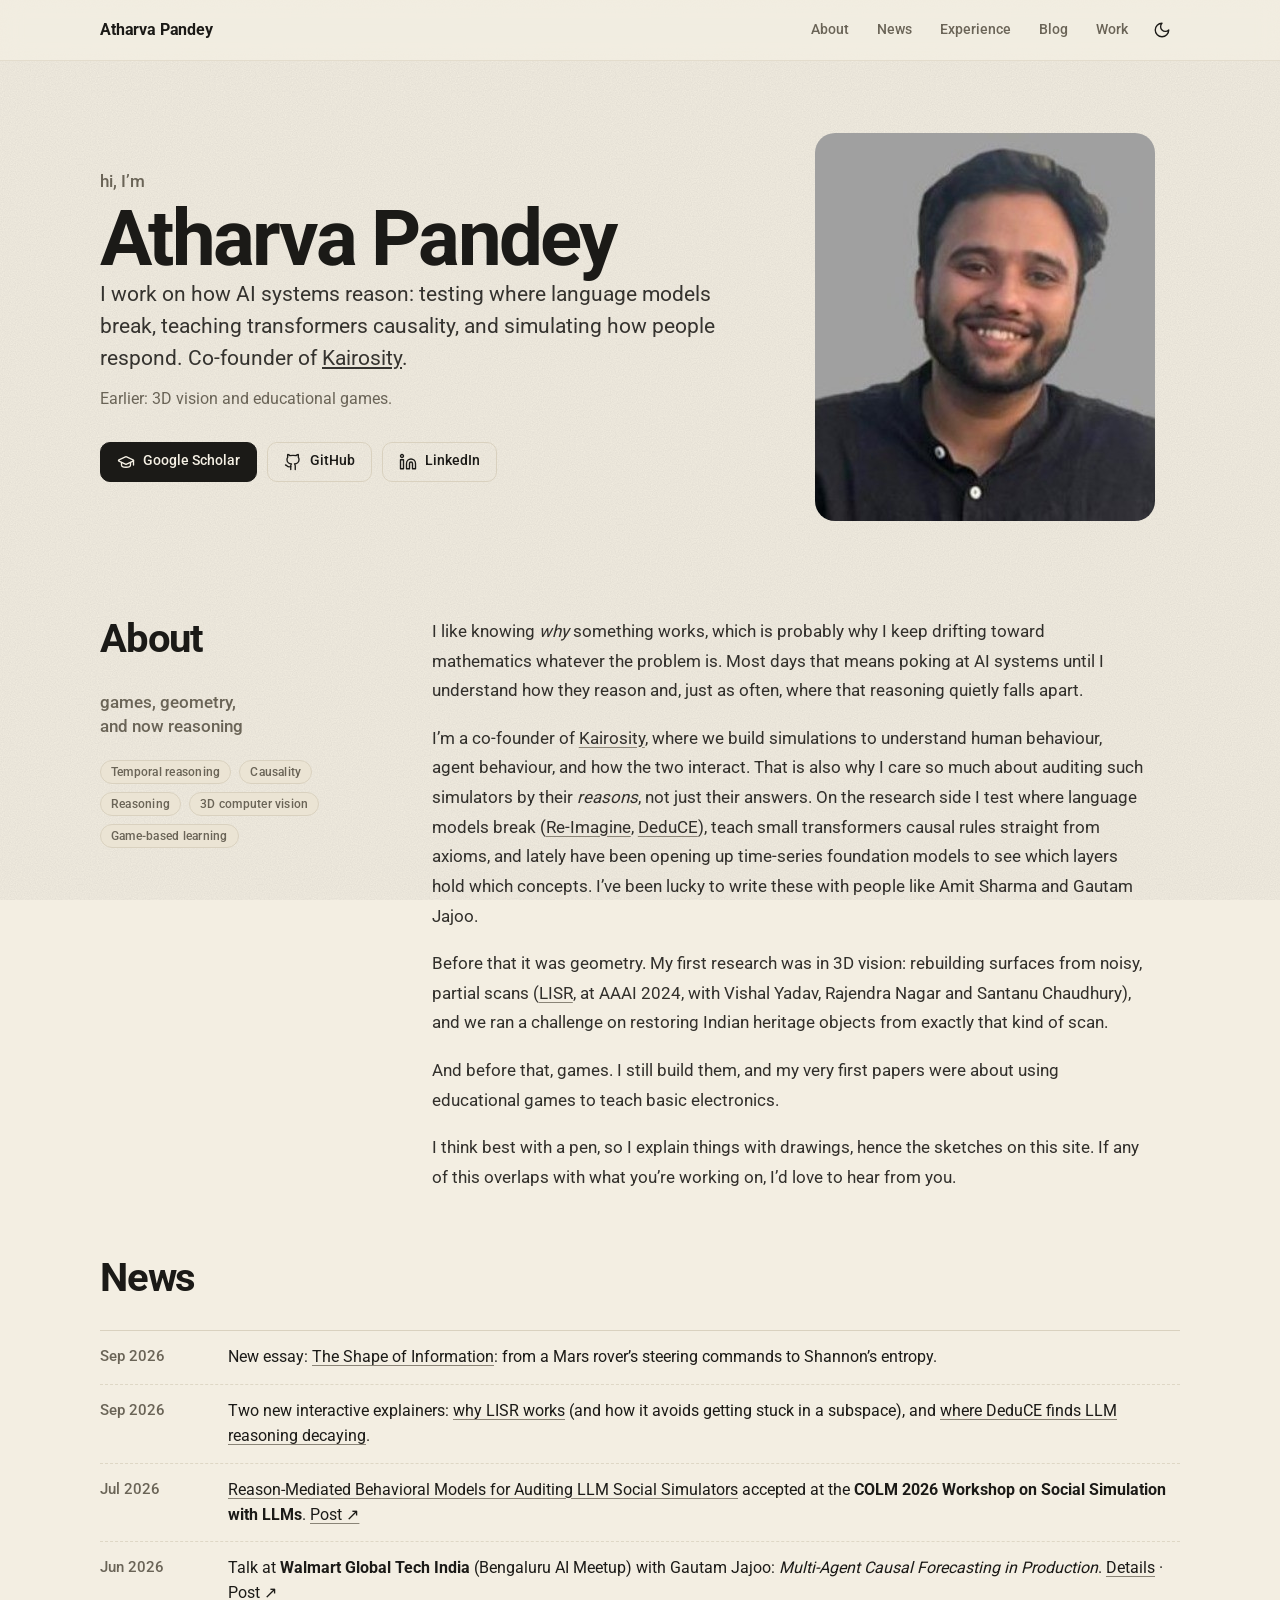
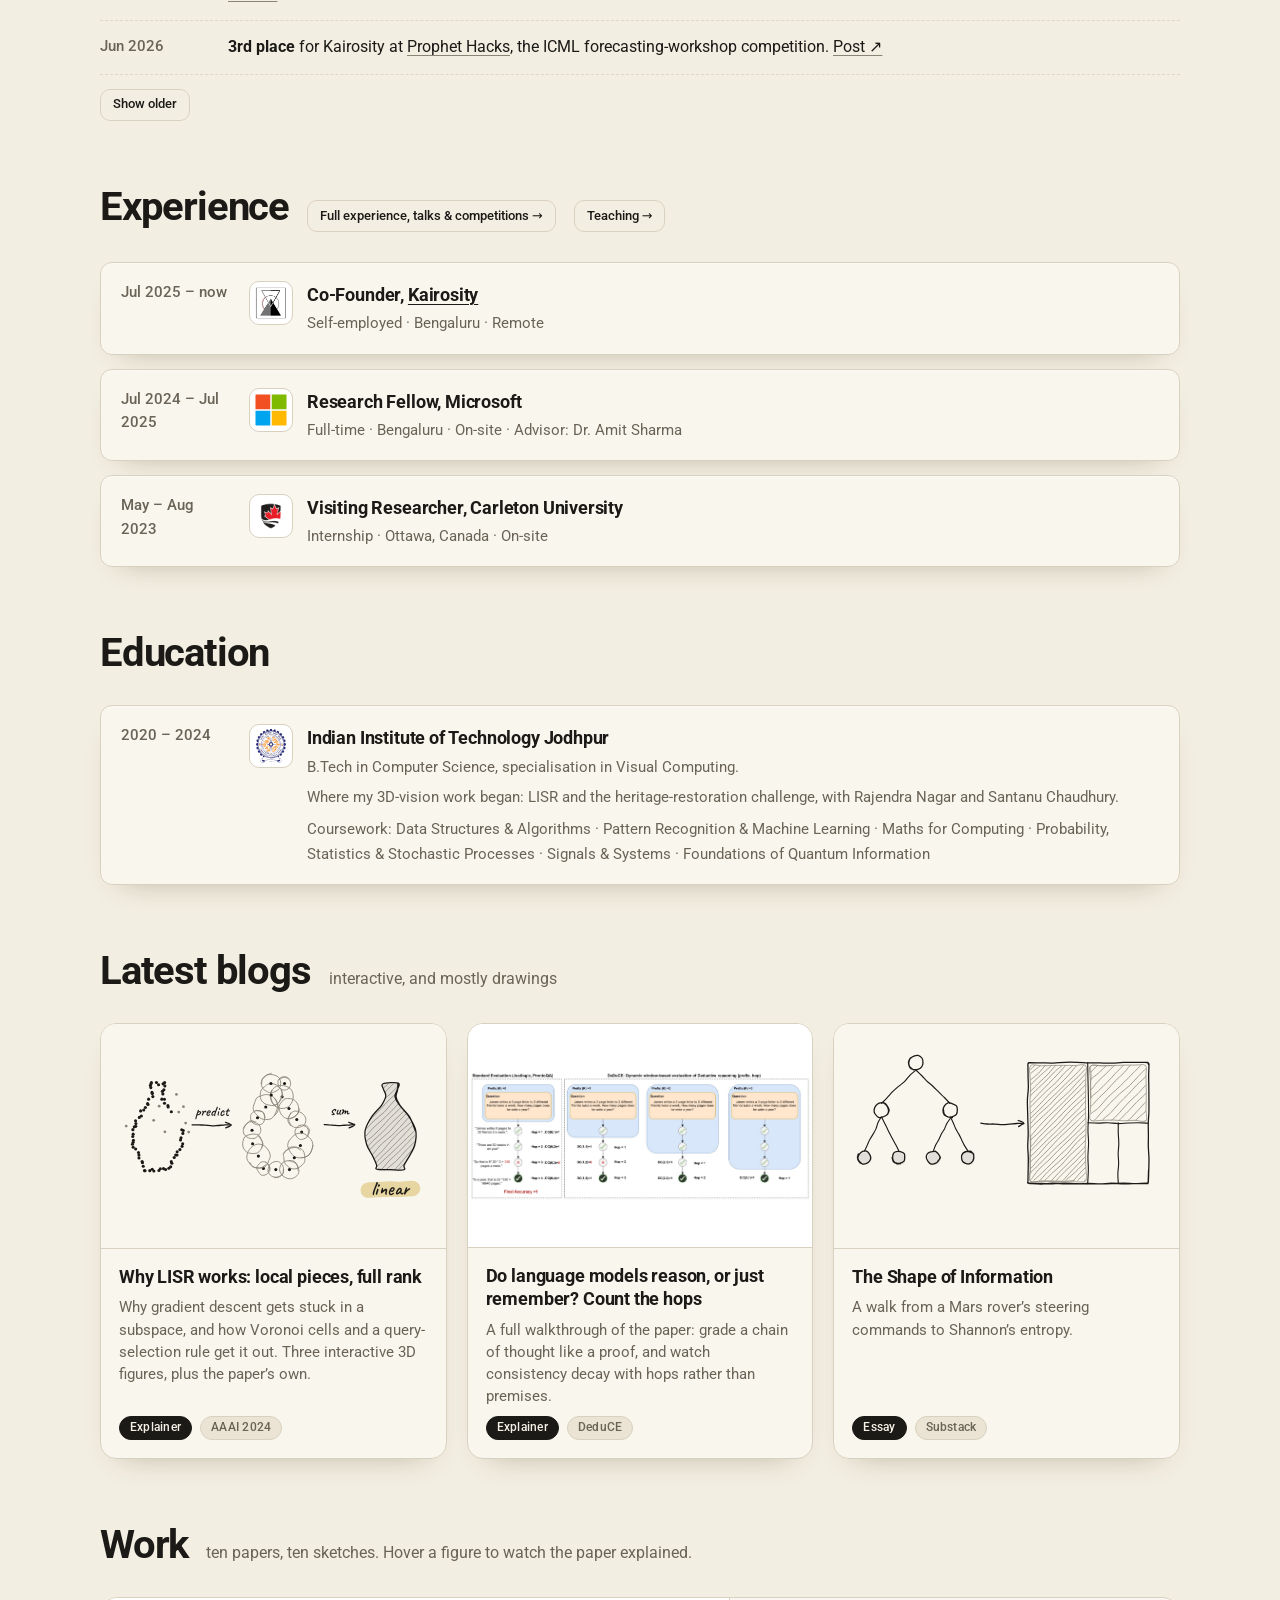
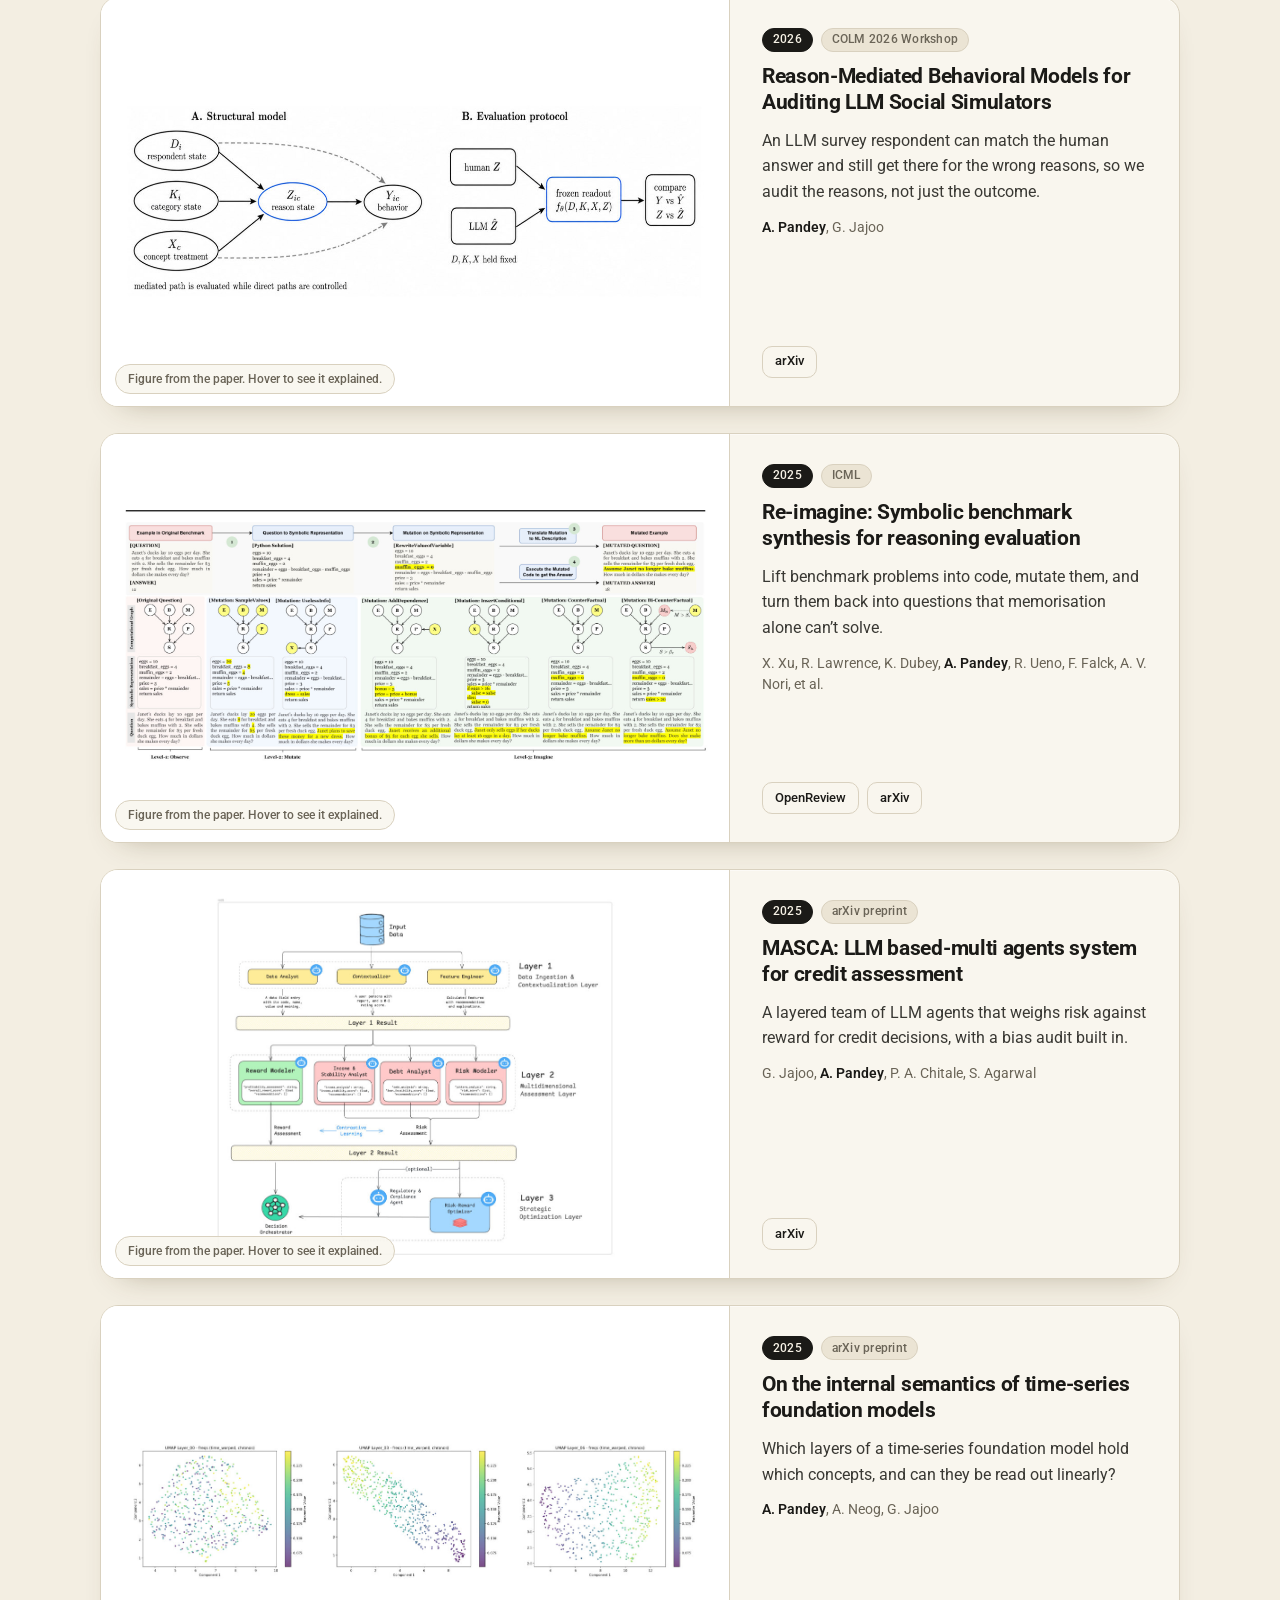
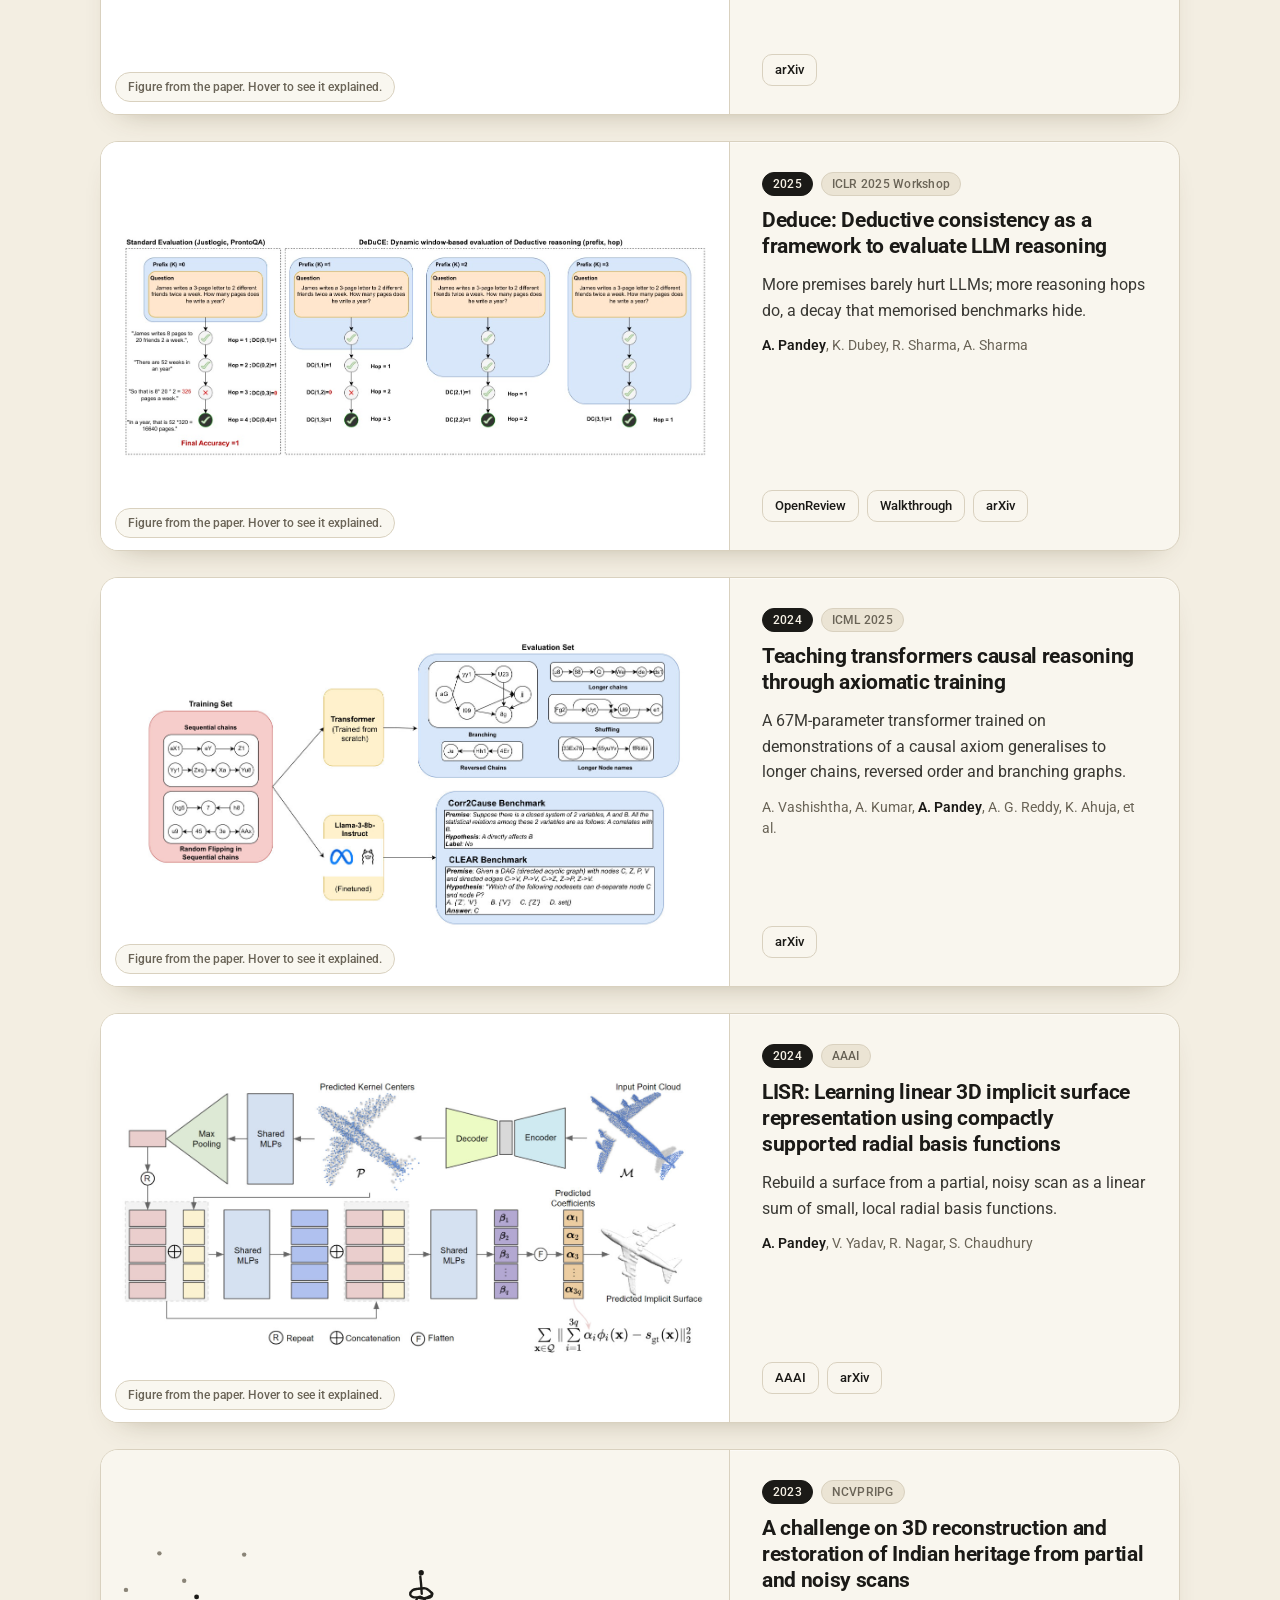
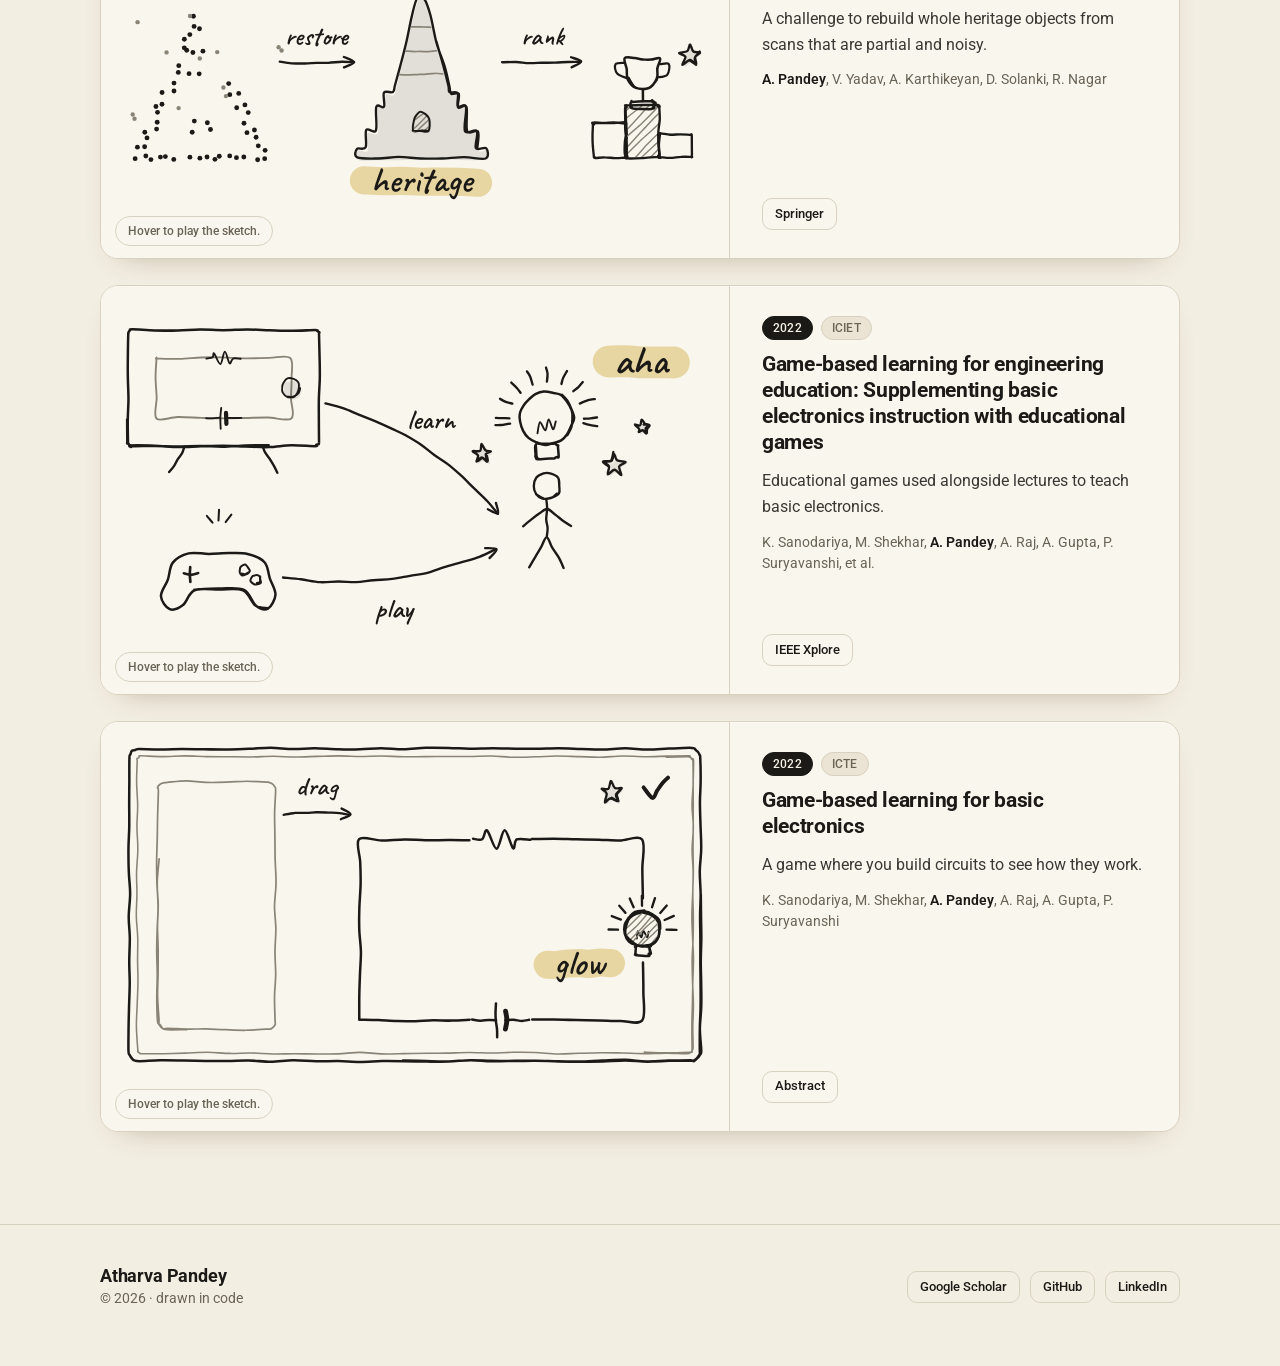
==== commit 9c2042eb: "Use the provided Kairosity logo Co-Authored-By: Claude Sonnet 5.5 <noreply@anthropic.com> Claude-Ses" ====
--- a/index.html
+++ b/index.html
@@ -118,7 +118,7 @@
           <a class="btn btn-sm" href="experience.html">Full experience, talks &amp; competitions →</a> <a class="btn btn-sm" href="teaching.html">Teaching →</a>
         </div>
         <div class="edu">
-      <div class="edu-item"><span class="when">Jul 2025 – now</span><div class="with-logo"><img class="org-logo" src="assets/logos/kairosity.svg" alt="Kairosity logo" loading="lazy" width="44" height="44"><div><h3>Co-Founder, <a href="https://kairosity.ai" target="_blank" rel="noopener" style="text-decoration:underline;text-underline-offset:3px">Kairosity</a></h3><p>Self-employed &middot; Bengaluru &middot; Remote</p></div></div></div>
+      <div class="edu-item"><span class="when">Jul 2025 – now</span><div class="with-logo"><img class="org-logo" src="assets/logos/kairosity.png" alt="Kairosity logo" loading="lazy" width="44" height="44"><div><h3>Co-Founder, <a href="https://kairosity.ai" target="_blank" rel="noopener" style="text-decoration:underline;text-underline-offset:3px">Kairosity</a></h3><p>Self-employed &middot; Bengaluru &middot; Remote</p></div></div></div>
       <div class="edu-item"><span class="when">Jul 2024 – Jul 2025</span><div class="with-logo"><img class="org-logo" src="assets/logos/microsoft.svg" alt="Microsoft logo" loading="lazy" width="44" height="44"><div><h3>Research Fellow, Microsoft</h3><p>Full-time &middot; Bengaluru &middot; On-site &middot; Advisor: Dr. Amit Sharma</p></div></div></div>
       <div class="edu-item"><span class="when">May – Aug 2023</span><div class="with-logo"><img class="org-logo" src="assets/logos/carleton.png" alt="Carleton University logo" loading="lazy" width="44" height="44"><div><h3>Visiting Researcher, Carleton University</h3><p>Internship &middot; Ottawa, Canada &middot; On-site</p></div></div></div>
         </div>
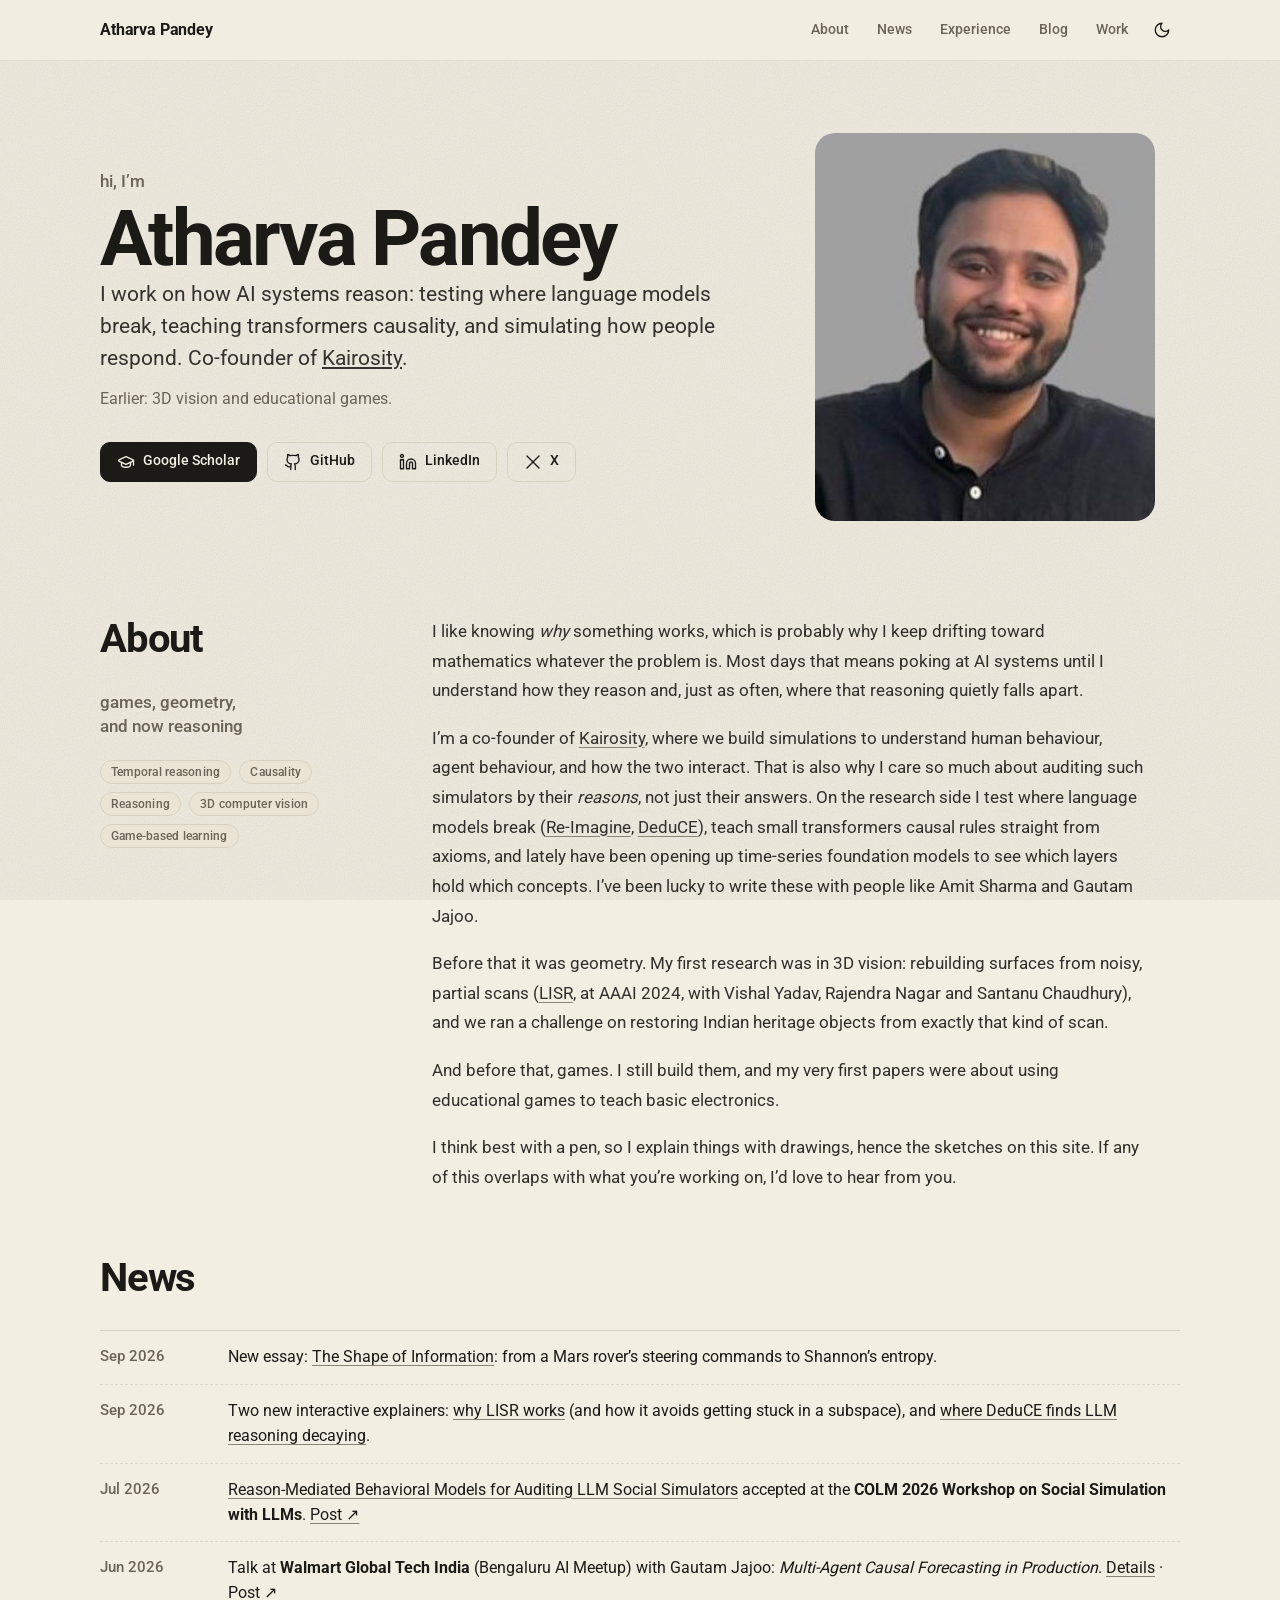
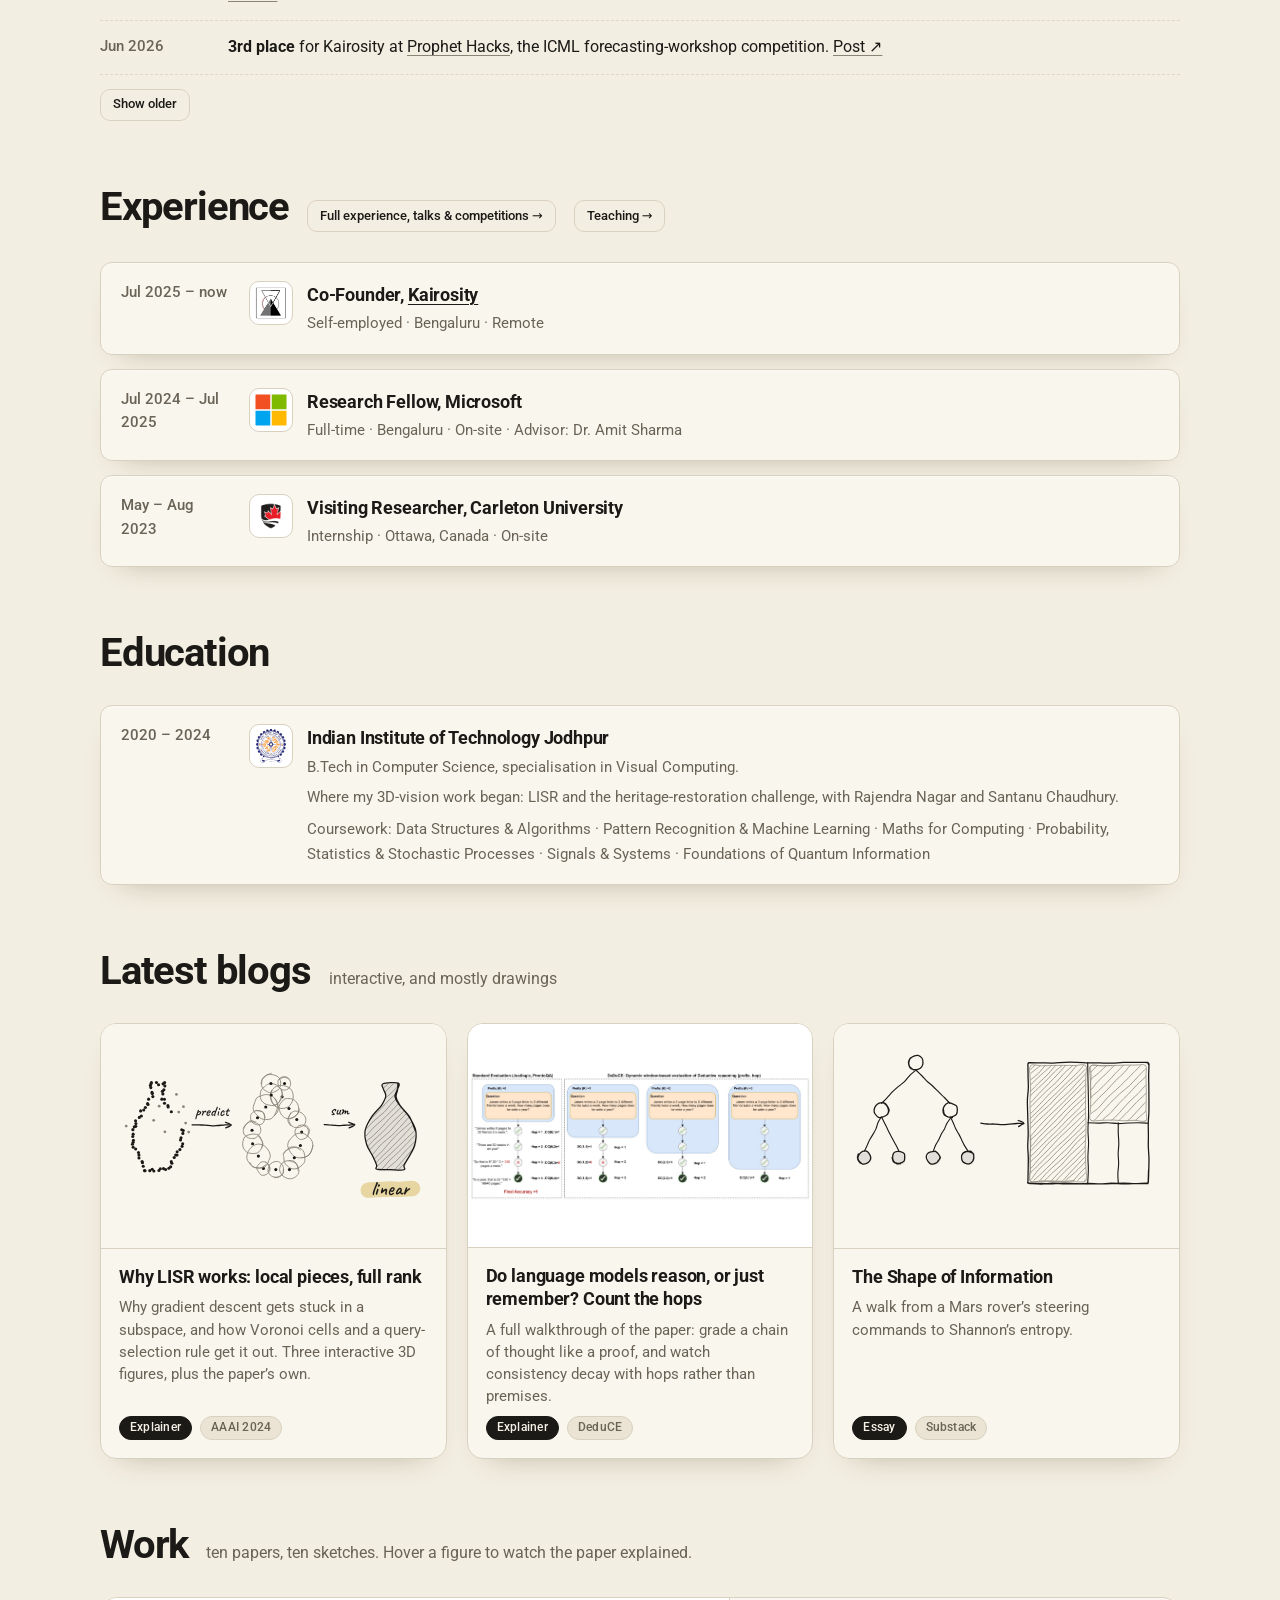
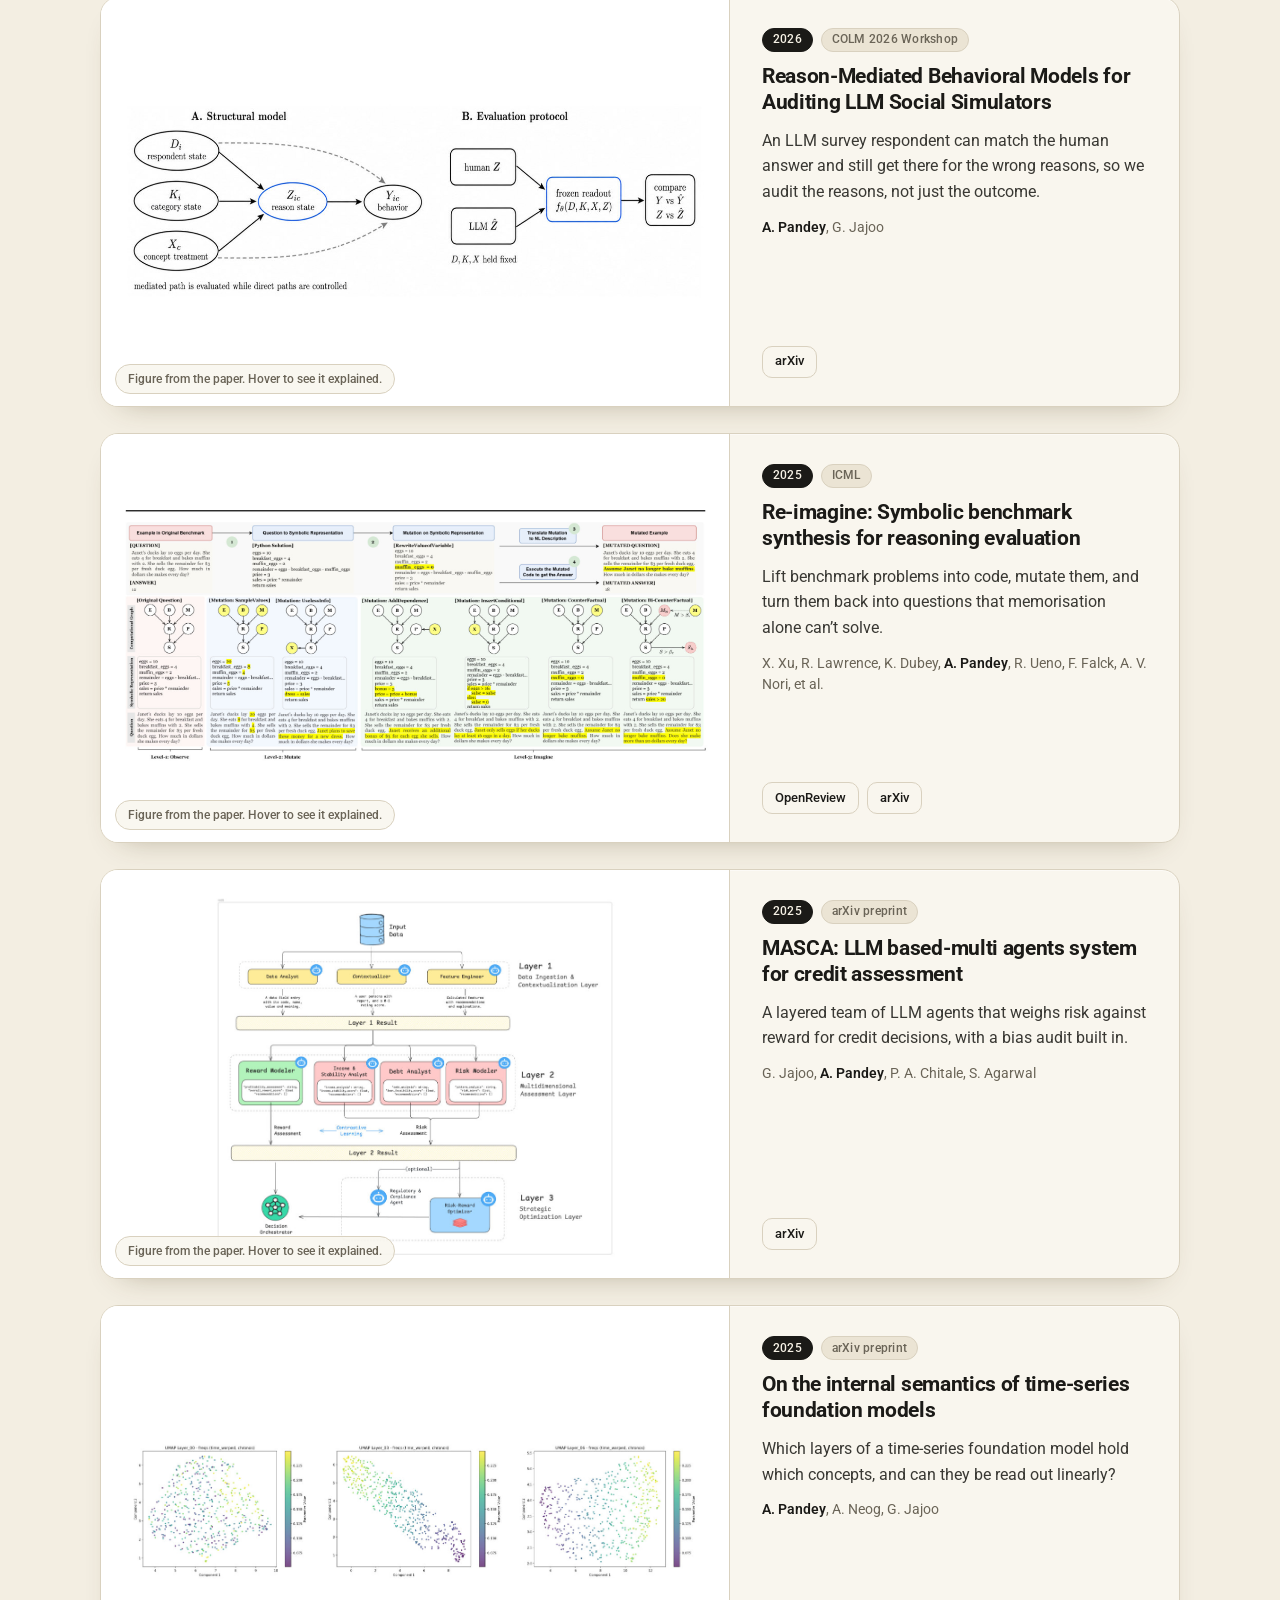
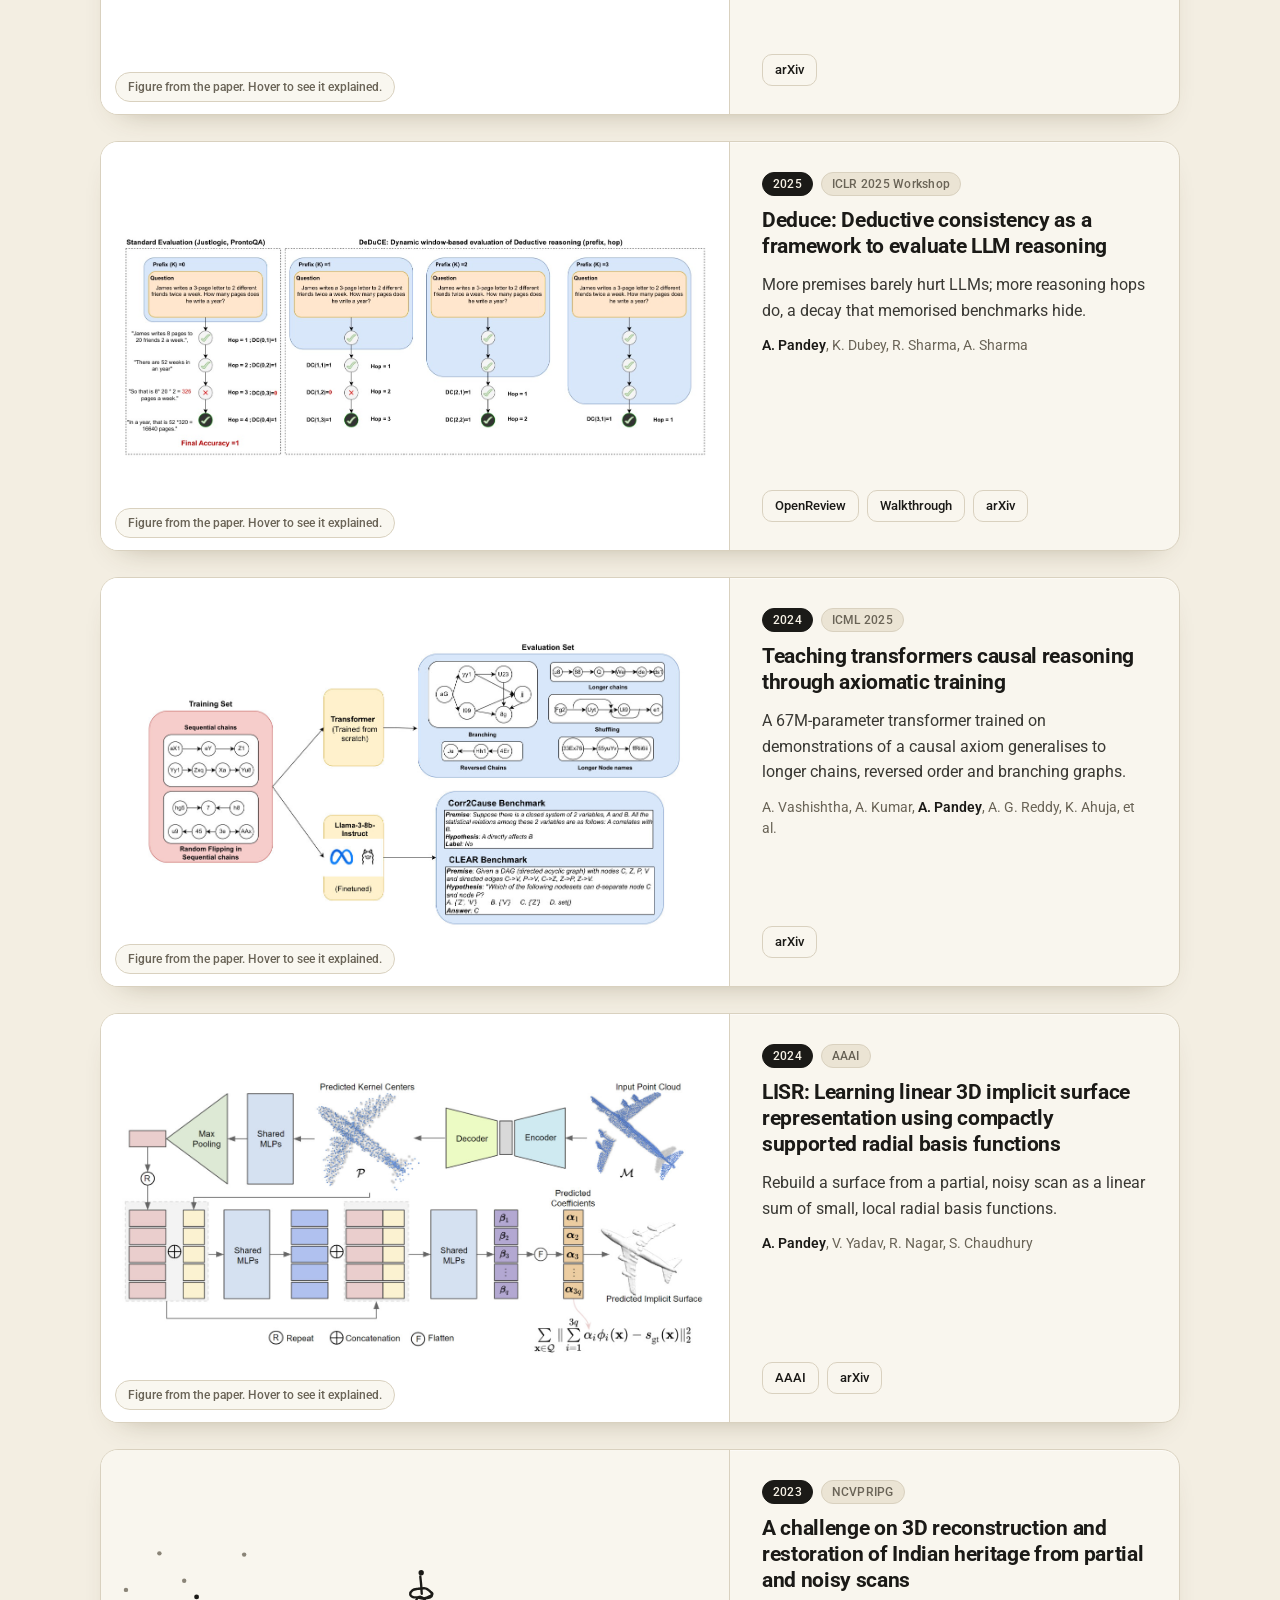
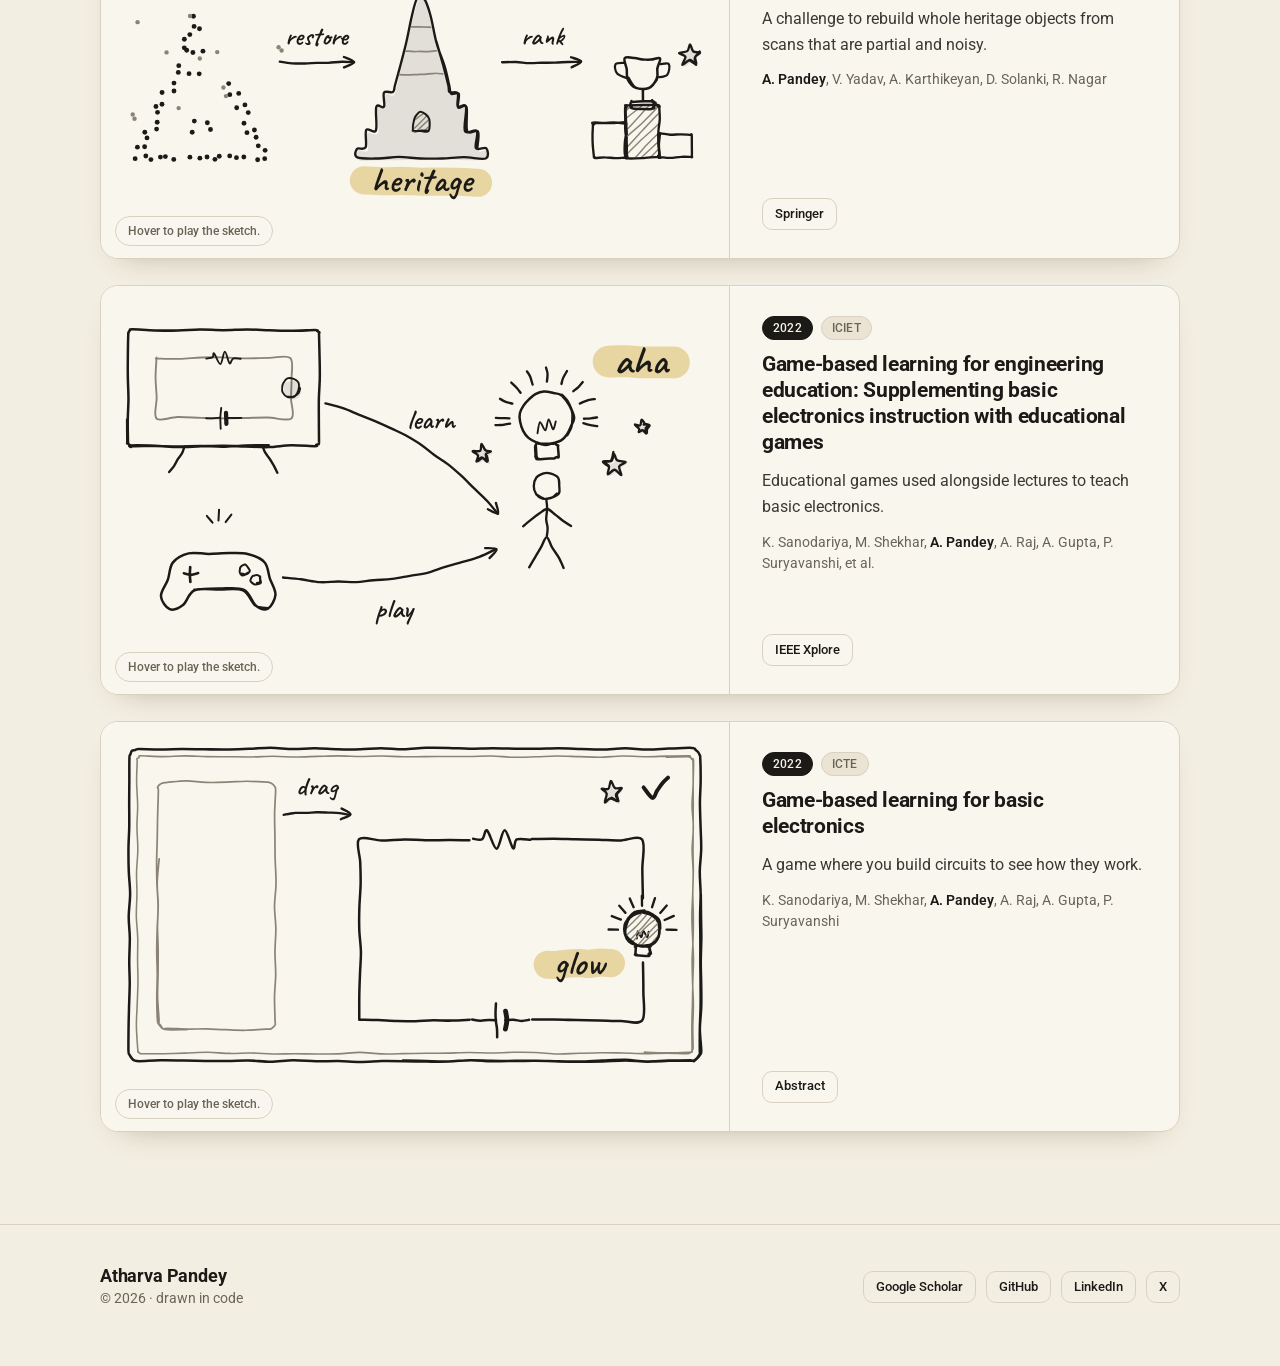
==== commit 244582e4: "Add X profile link to the hero and footers Co-Authored-By: Claude Sonnet 5.5 <noreply@anthropic.com>" ====
--- a/index.html
+++ b/index.html
@@ -56,6 +56,10 @@
               <svg viewBox="0 0 24 24" aria-hidden="true"><path d="M16 8a6 6 0 0 1 6 6v7h-4v-7a2 2 0 0 0-2-2 2 2 0 0 0-2 2v7h-4v-7a6 6 0 0 1 6-6z"/><rect width="4" height="12" x="2" y="9"/><circle cx="4" cy="4" r="2"/></svg>
               LinkedIn
             </a>
+            <a class="btn" href="https://x.com/cloneofatharva" target="_blank" rel="noopener">
+              <svg viewBox="0 0 24 24" aria-hidden="true"><path d="M4 4l16 16"/><path d="M20 4L4 20"/></svg>
+              X
+            </a>
           </div>
         </div>
 
@@ -309,6 +313,7 @@
         <a class="btn btn-sm" href="https://scholar.google.com/citations?user=NfsKI5kAAAAJ&amp;hl=en" target="_blank" rel="noopener">Google Scholar</a>
         <a class="btn btn-sm" href="https://github.com/Atharvap14" target="_blank" rel="noopener">GitHub</a>
         <a class="btn btn-sm" href="https://www.linkedin.com/in/atpan/" target="_blank" rel="noopener">LinkedIn</a>
+        <a class="btn btn-sm" href="https://x.com/cloneofatharva" target="_blank" rel="noopener">X</a>
       </div>
     </div>
   </footer>
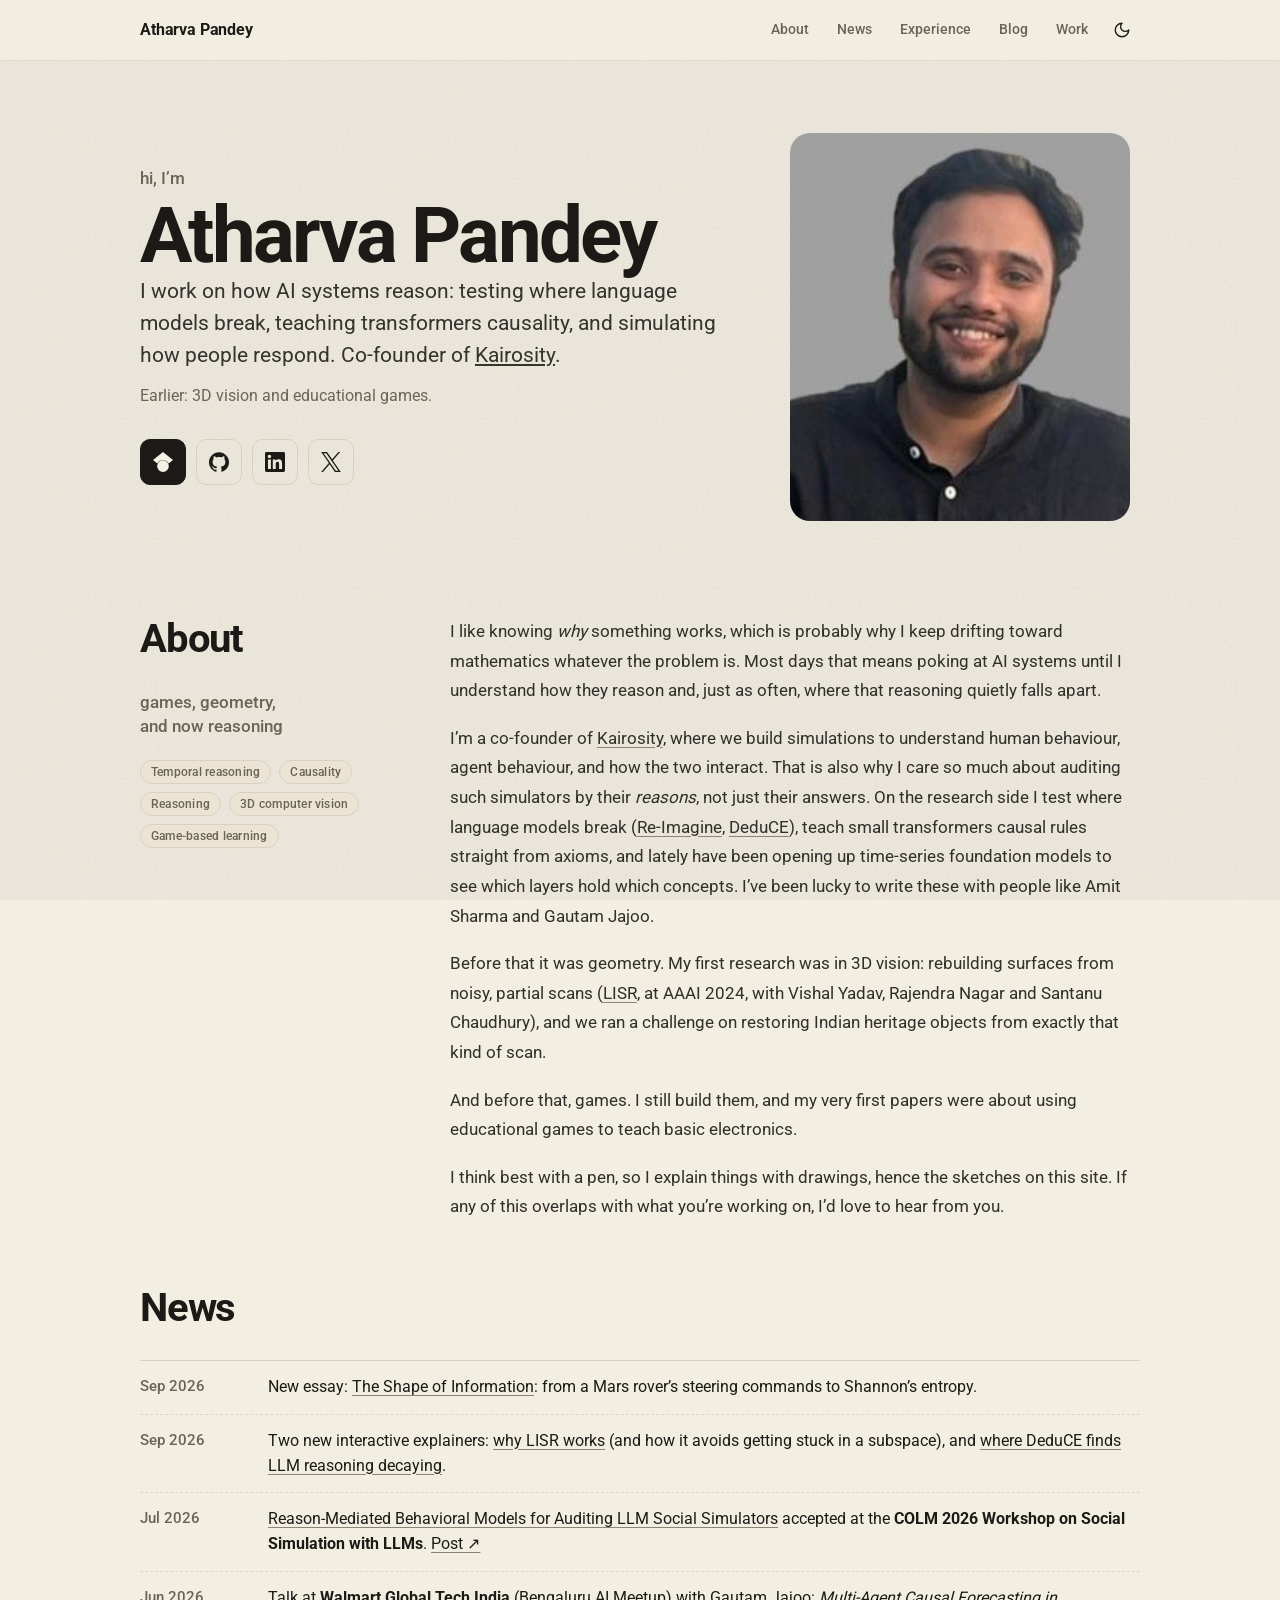
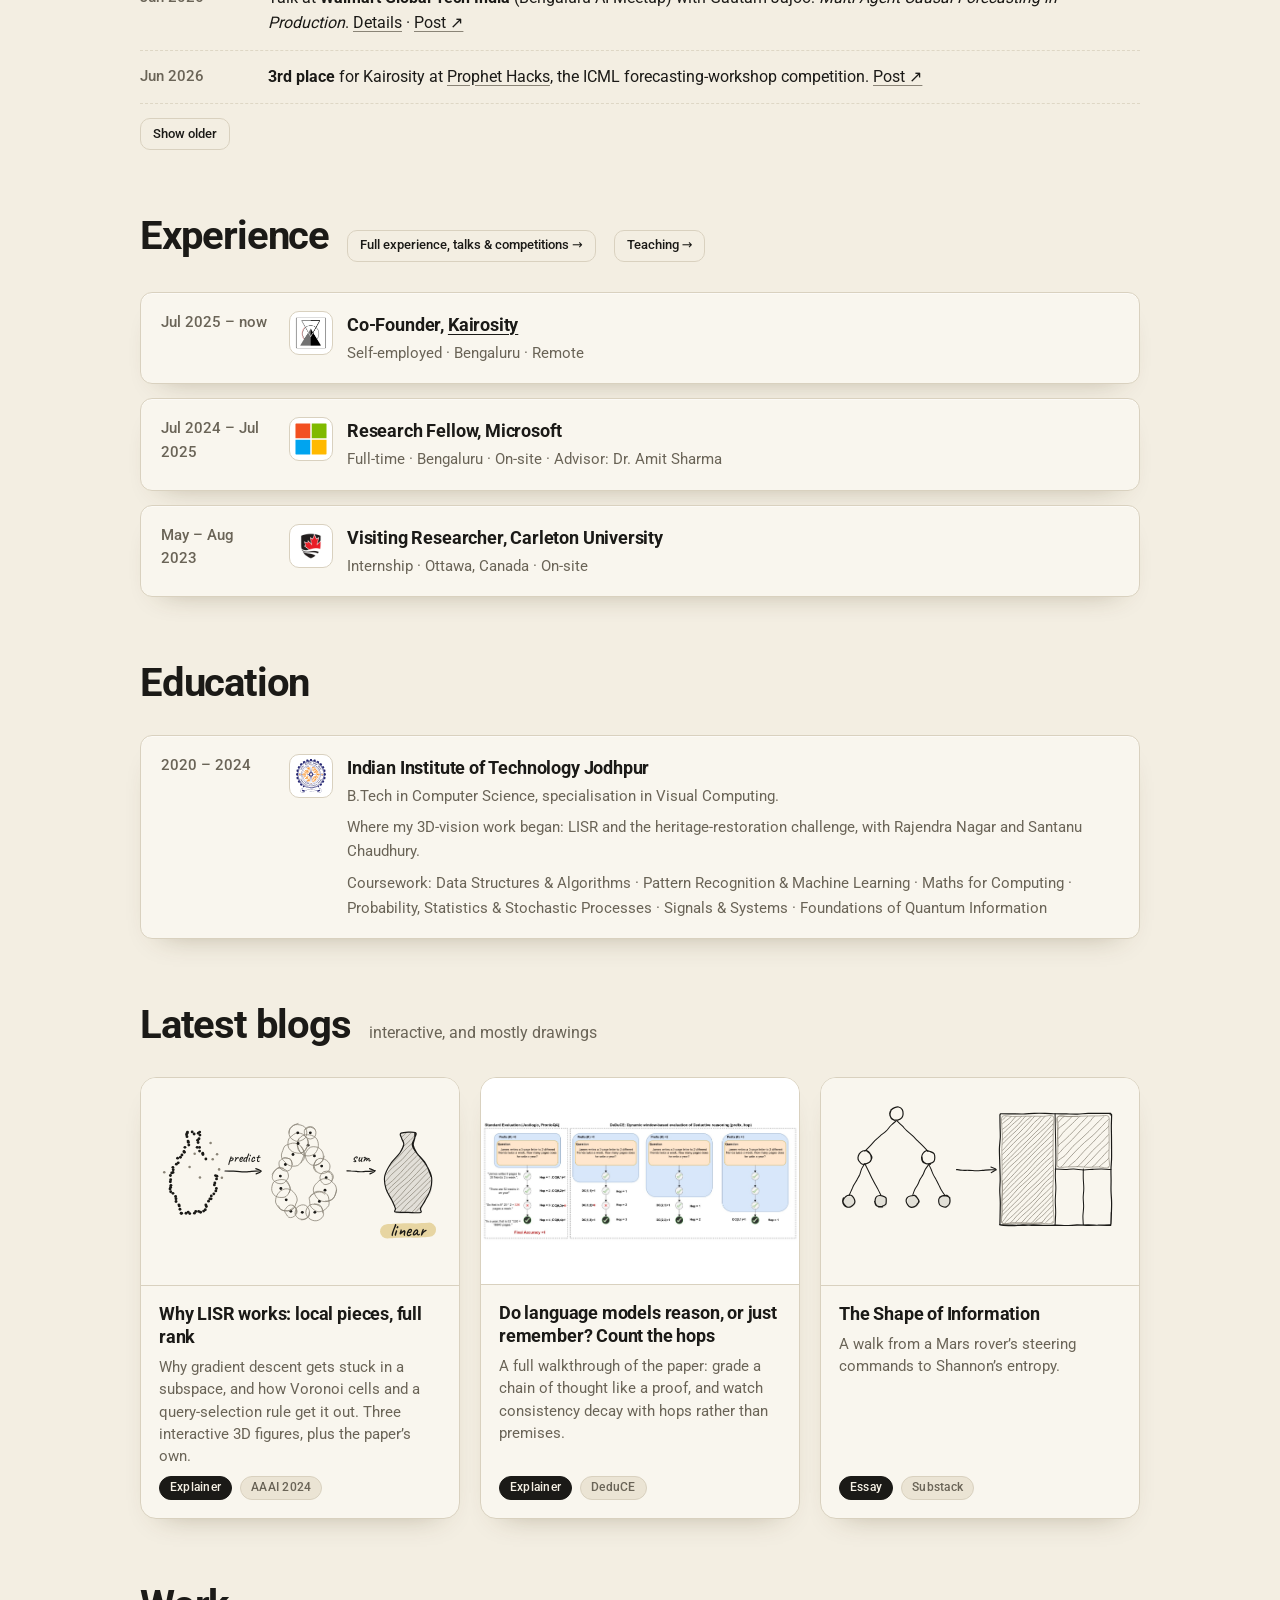
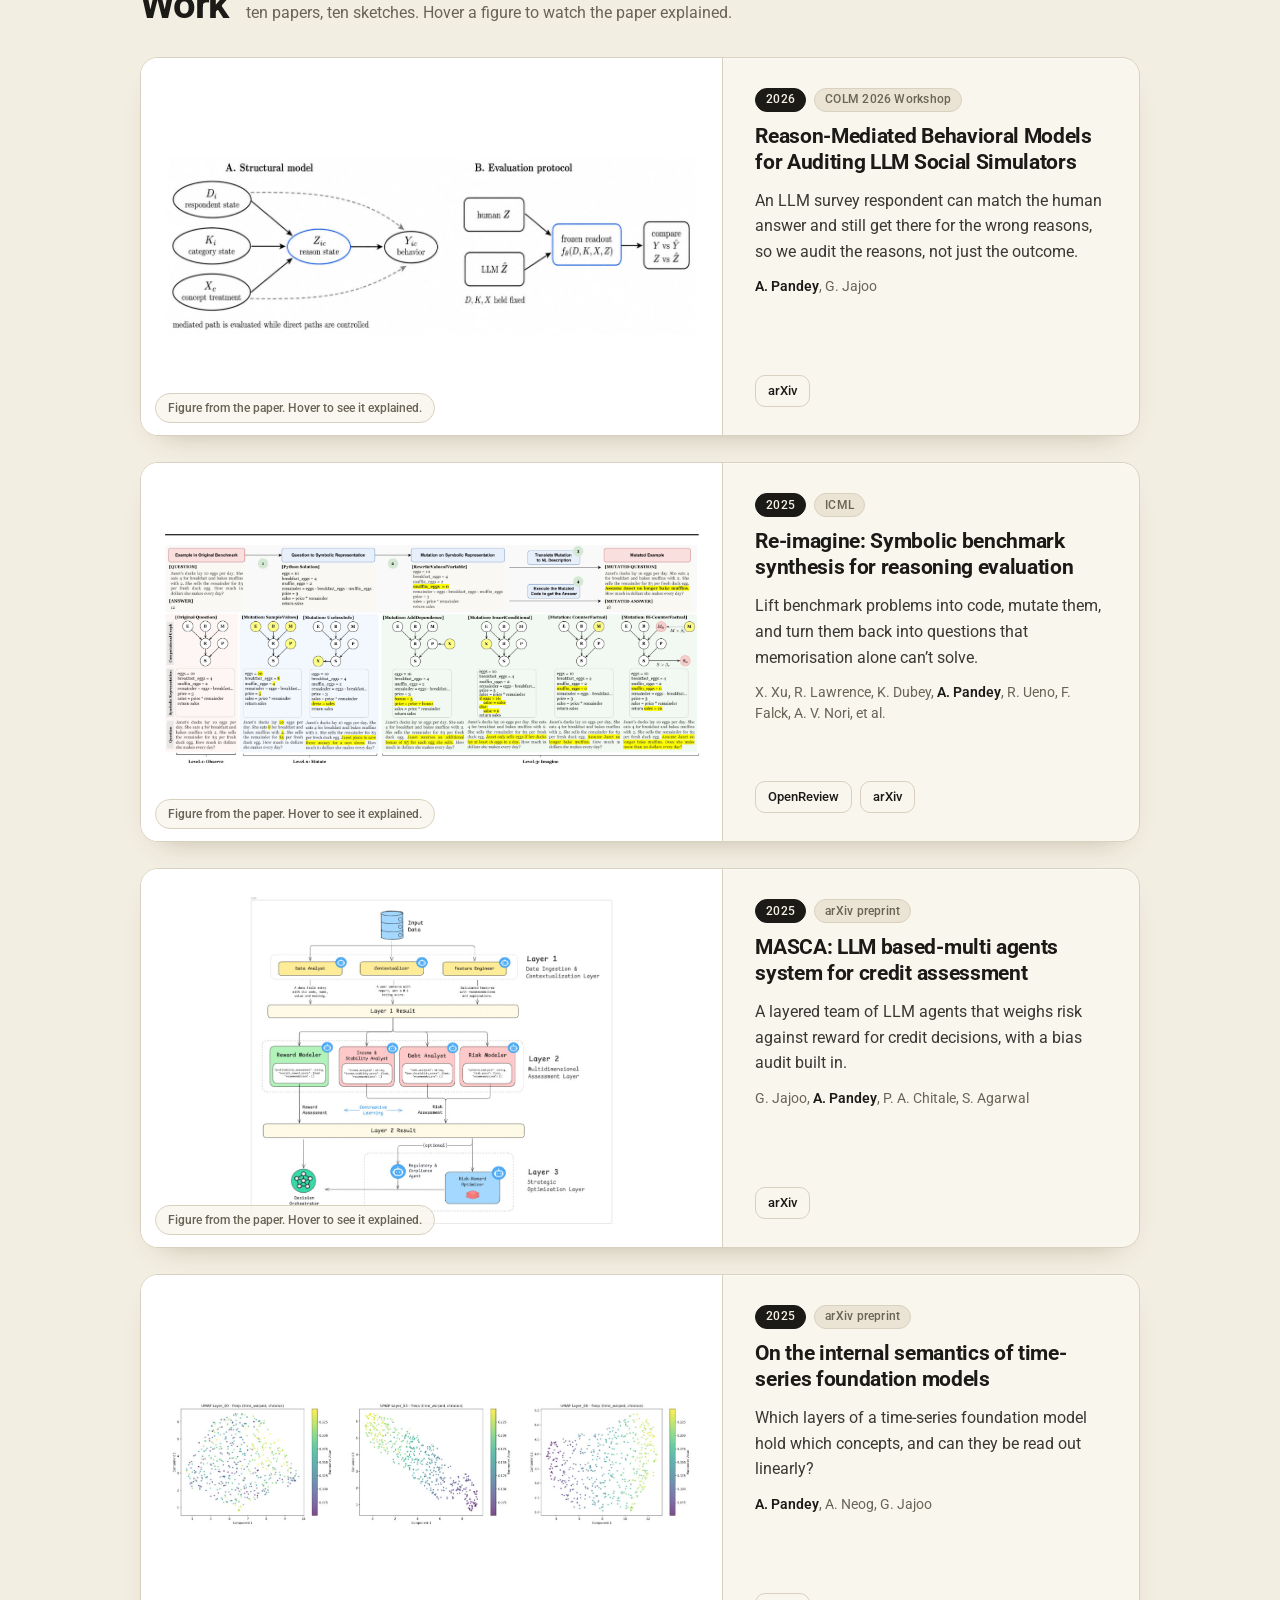
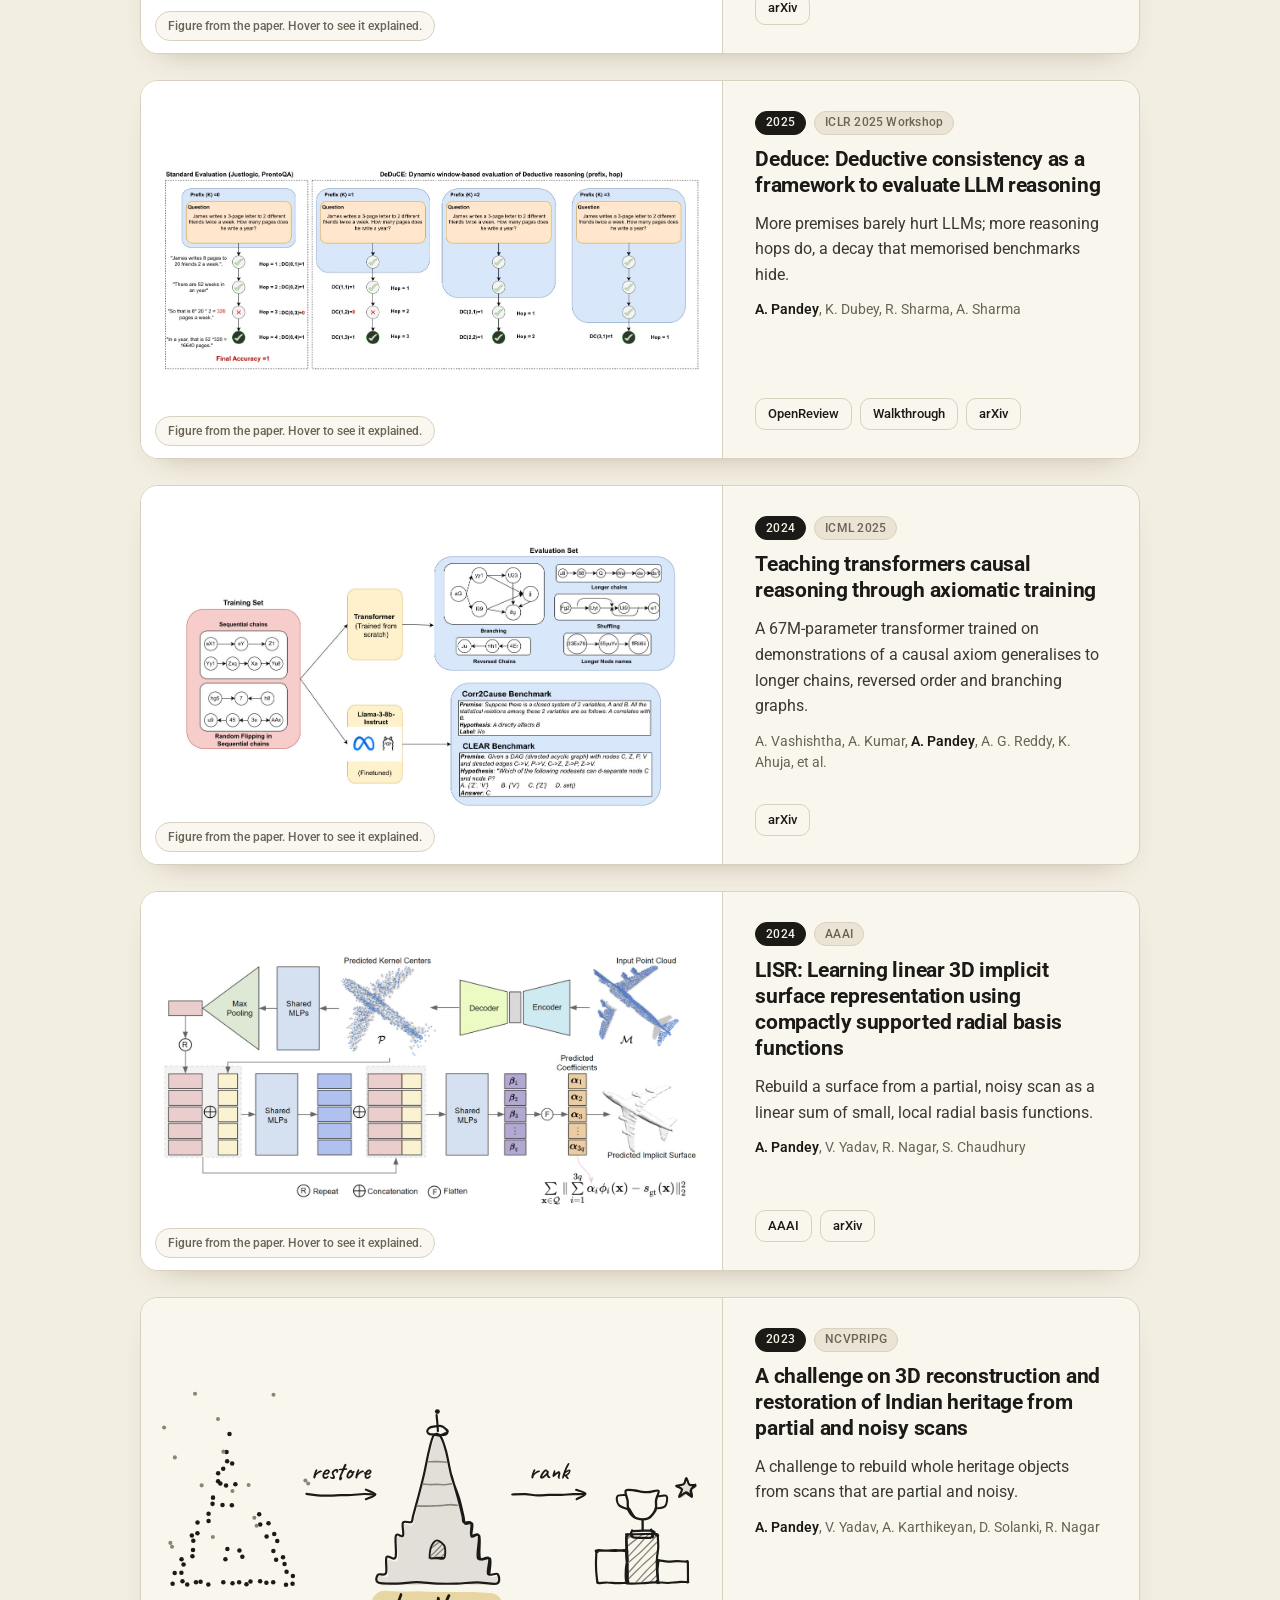
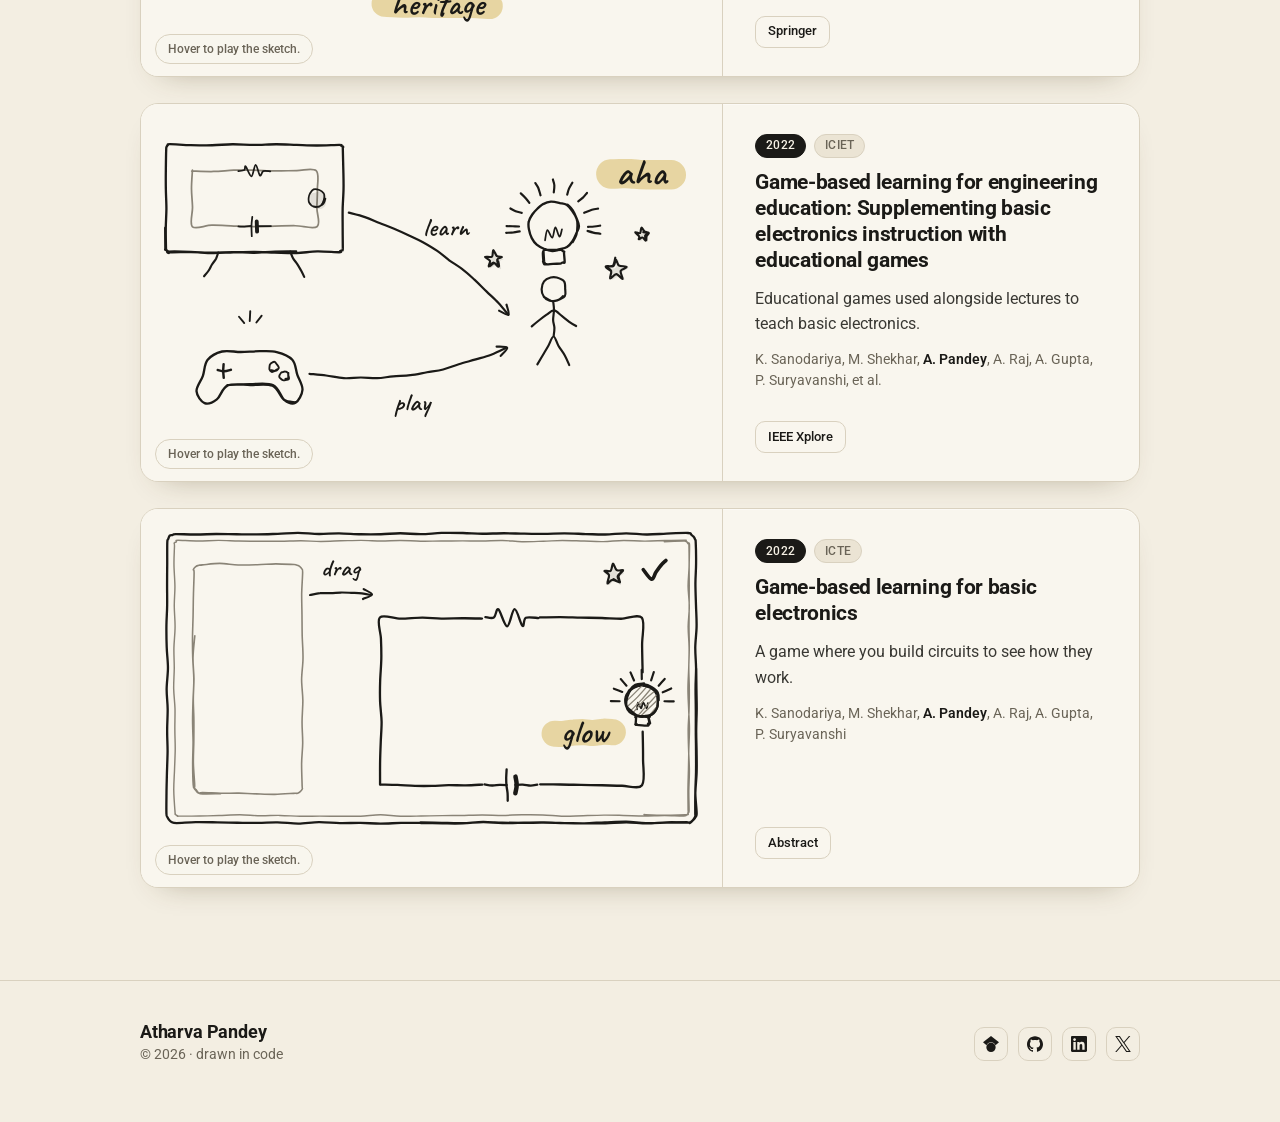
==== commit 6a98a138: "Icon-only social buttons with brand logos (Scholar, GitHub, LinkedIn, X) Co-Authored-By: Claude Sonn" ====
--- a/index.html
+++ b/index.html
@@ -44,22 +44,10 @@
           <p class="lead">I work on how AI systems reason: testing where language models break, teaching transformers causality, and simulating how people respond. Co-founder of <a href="https://kairosity.ai" target="_blank" rel="noopener">Kairosity</a>.</p>
           <p class="earlier">Earlier: 3D vision and educational games.</p>
           <div class="hero-links">
-            <a class="btn btn-primary" href="https://scholar.google.com/citations?user=NfsKI5kAAAAJ&amp;hl=en" target="_blank" rel="noopener">
-              <svg viewBox="0 0 24 24" aria-hidden="true"><path d="M21.42 10.922a1 1 0 0 0-.019-1.838L12.83 5.18a2 2 0 0 0-1.66 0L2.6 9.08a1 1 0 0 0 0 1.832l8.57 3.908a2 2 0 0 0 1.66 0z"/><path d="M22 10v6"/><path d="M6 12.5V16a6 3 0 0 0 12 0v-3.5"/></svg>
-              Google Scholar
-            </a>
-            <a class="btn" href="https://github.com/Atharvap14" target="_blank" rel="noopener">
-              <svg viewBox="0 0 24 24" aria-hidden="true"><path d="M15 22v-4a4.8 4.8 0 0 0-1-3.5c3 0 6-2 6-5.5.08-1.25-.27-2.48-1-3.5.28-1.15.28-2.35 0-3.5 0 0-1 0-3 1.5-2.64-.5-5.36-.5-8 0C6 2 5 2 5 2c-.3 1.15-.3 2.35 0 3.5A5.403 5.403 0 0 0 4 9c0 3.5 3 5.5 6 5.5-.39.49-.68 1.05-.85 1.65-.17.6-.22 1.23-.15 1.85v4"/><path d="M9 18c-4.51 2-5-2-7-2"/></svg>
-              GitHub
-            </a>
-            <a class="btn" href="https://www.linkedin.com/in/atpan/" target="_blank" rel="noopener">
-              <svg viewBox="0 0 24 24" aria-hidden="true"><path d="M16 8a6 6 0 0 1 6 6v7h-4v-7a2 2 0 0 0-2-2 2 2 0 0 0-2 2v7h-4v-7a6 6 0 0 1 6-6z"/><rect width="4" height="12" x="2" y="9"/><circle cx="4" cy="4" r="2"/></svg>
-              LinkedIn
-            </a>
-            <a class="btn" href="https://x.com/cloneofatharva" target="_blank" rel="noopener">
-              <svg viewBox="0 0 24 24" aria-hidden="true"><path d="M4 4l16 16"/><path d="M20 4L4 20"/></svg>
-              X
-            </a>
+            <a class="btn btn-primary social" href="https://scholar.google.com/citations?user=NfsKI5kAAAAJ&amp;hl=en" target="_blank" rel="noopener" aria-label="Google Scholar" title="Google Scholar"><svg viewBox="0 0 24 24" aria-hidden="true" class="brand"><path d="M5.242 13.769L0 9.5 12 0l12 9.5-5.242 4.269C17.548 11.249 14.978 9.5 12 9.5c-2.977 0-5.548 1.748-6.758 4.269zM12 10a7 7 0 1 0 0 14 7 7 0 0 0 0-14z"/></svg></a>
+            <a class="btn  social" href="https://github.com/Atharvap14" target="_blank" rel="noopener" aria-label="GitHub" title="GitHub"><svg viewBox="0 0 24 24" aria-hidden="true" class="brand"><path d="M12 .297c-6.63 0-12 5.373-12 12 0 5.303 3.438 9.8 8.205 11.385.6.113.82-.258.82-.577 0-.285-.01-1.04-.015-2.04-3.338.724-4.042-1.61-4.042-1.61C4.422 18.07 3.633 17.7 3.633 17.7c-1.087-.744.084-.729.084-.729 1.205.084 1.838 1.236 1.838 1.236 1.07 1.835 2.809 1.305 3.495.998.108-.776.417-1.305.76-1.605-2.665-.3-5.466-1.332-5.466-5.93 0-1.31.465-2.38 1.235-3.22-.135-.303-.54-1.523.105-3.176 0 0 1.005-.322 3.3 1.23.96-.267 1.98-.399 3-.405 1.02.006 2.04.138 3 .405 2.28-1.552 3.285-1.23 3.285-1.23.645 1.653.24 2.873.12 3.176.765.84 1.23 1.91 1.23 3.22 0 4.61-2.805 5.625-5.475 5.92.42.36.81 1.096.81 2.22 0 1.606-.015 2.896-.015 3.286 0 .315.21.69.825.57C20.565 22.092 24 17.592 24 12.297c0-6.627-5.373-12-12-12"/></svg></a>
+            <a class="btn  social" href="https://www.linkedin.com/in/atpan/" target="_blank" rel="noopener" aria-label="LinkedIn" title="LinkedIn"><svg viewBox="0 0 24 24" aria-hidden="true" class="brand"><path d="M20.447 20.452h-3.554v-5.569c0-1.328-.027-3.037-1.852-3.037-1.853 0-2.136 1.445-2.136 2.939v5.667H9.351V9h3.414v1.561h.046c.477-.9 1.637-1.85 3.37-1.85 3.601 0 4.267 2.37 4.267 5.455v6.286zM5.337 7.433c-1.144 0-2.063-.926-2.063-2.065 0-1.138.92-2.063 2.063-2.063 1.14 0 2.064.925 2.064 2.063 0 1.139-.925 2.065-2.064 2.065zm1.782 13.019H3.555V9h3.564v11.452zM22.225 0H1.771C.792 0 0 .774 0 1.729v20.542C0 23.227.792 24 1.771 24h20.451C23.2 24 24 23.227 24 22.271V1.729C24 .774 23.2 0 22.222 0h.003z"/></svg></a>
+            <a class="btn  social" href="https://x.com/cloneofatharva" target="_blank" rel="noopener" aria-label="X" title="X"><svg viewBox="0 0 24 24" aria-hidden="true" class="brand"><path d="M14.234 10.162 22.977 0h-2.072l-7.591 8.824L7.251 0H.258l9.168 13.343L.258 24H2.33l8.016-9.318L16.749 24h6.993zm-2.837 3.299-.929-1.329L3.076 1.56h3.182l5.965 8.532.929 1.329 7.754 11.09h-3.182z"/></svg></a>
           </div>
         </div>
 
@@ -310,10 +298,10 @@
         <p>© <span id="year">2026</span> · drawn in code</p>
       </div>
       <div class="foot-links">
-        <a class="btn btn-sm" href="https://scholar.google.com/citations?user=NfsKI5kAAAAJ&amp;hl=en" target="_blank" rel="noopener">Google Scholar</a>
-        <a class="btn btn-sm" href="https://github.com/Atharvap14" target="_blank" rel="noopener">GitHub</a>
-        <a class="btn btn-sm" href="https://www.linkedin.com/in/atpan/" target="_blank" rel="noopener">LinkedIn</a>
-        <a class="btn btn-sm" href="https://x.com/cloneofatharva" target="_blank" rel="noopener">X</a>
+        <a class="btn btn-sm social" href="https://scholar.google.com/citations?user=NfsKI5kAAAAJ&amp;hl=en" target="_blank" rel="noopener" aria-label="Google Scholar" title="Google Scholar"><svg viewBox="0 0 24 24" aria-hidden="true" class="brand"><path d="M5.242 13.769L0 9.5 12 0l12 9.5-5.242 4.269C17.548 11.249 14.978 9.5 12 9.5c-2.977 0-5.548 1.748-6.758 4.269zM12 10a7 7 0 1 0 0 14 7 7 0 0 0 0-14z"/></svg></a>
+        <a class="btn btn-sm social" href="https://github.com/Atharvap14" target="_blank" rel="noopener" aria-label="GitHub" title="GitHub"><svg viewBox="0 0 24 24" aria-hidden="true" class="brand"><path d="M12 .297c-6.63 0-12 5.373-12 12 0 5.303 3.438 9.8 8.205 11.385.6.113.82-.258.82-.577 0-.285-.01-1.04-.015-2.04-3.338.724-4.042-1.61-4.042-1.61C4.422 18.07 3.633 17.7 3.633 17.7c-1.087-.744.084-.729.084-.729 1.205.084 1.838 1.236 1.838 1.236 1.07 1.835 2.809 1.305 3.495.998.108-.776.417-1.305.76-1.605-2.665-.3-5.466-1.332-5.466-5.93 0-1.31.465-2.38 1.235-3.22-.135-.303-.54-1.523.105-3.176 0 0 1.005-.322 3.3 1.23.96-.267 1.98-.399 3-.405 1.02.006 2.04.138 3 .405 2.28-1.552 3.285-1.23 3.285-1.23.645 1.653.24 2.873.12 3.176.765.84 1.23 1.91 1.23 3.22 0 4.61-2.805 5.625-5.475 5.92.42.36.81 1.096.81 2.22 0 1.606-.015 2.896-.015 3.286 0 .315.21.69.825.57C20.565 22.092 24 17.592 24 12.297c0-6.627-5.373-12-12-12"/></svg></a>
+        <a class="btn btn-sm social" href="https://www.linkedin.com/in/atpan/" target="_blank" rel="noopener" aria-label="LinkedIn" title="LinkedIn"><svg viewBox="0 0 24 24" aria-hidden="true" class="brand"><path d="M20.447 20.452h-3.554v-5.569c0-1.328-.027-3.037-1.852-3.037-1.853 0-2.136 1.445-2.136 2.939v5.667H9.351V9h3.414v1.561h.046c.477-.9 1.637-1.85 3.37-1.85 3.601 0 4.267 2.37 4.267 5.455v6.286zM5.337 7.433c-1.144 0-2.063-.926-2.063-2.065 0-1.138.92-2.063 2.063-2.063 1.14 0 2.064.925 2.064 2.063 0 1.139-.925 2.065-2.064 2.065zm1.782 13.019H3.555V9h3.564v11.452zM22.225 0H1.771C.792 0 0 .774 0 1.729v20.542C0 23.227.792 24 1.771 24h20.451C23.2 24 24 23.227 24 22.271V1.729C24 .774 23.2 0 22.222 0h.003z"/></svg></a>
+        <a class="btn btn-sm social" href="https://x.com/cloneofatharva" target="_blank" rel="noopener" aria-label="X" title="X"><svg viewBox="0 0 24 24" aria-hidden="true" class="brand"><path d="M14.234 10.162 22.977 0h-2.072l-7.591 8.824L7.251 0H.258l9.168 13.343L.258 24H2.33l8.016-9.318L16.749 24h6.993zm-2.837 3.299-.929-1.329L3.076 1.56h3.182l5.965 8.532.929 1.329 7.754 11.09h-3.182z"/></svg></a>
       </div>
     </div>
   </footer>
--- a/css/style.css
+++ b/css/style.css
@@ -102,7 +102,7 @@
 
 :focus-visible { outline: 2px solid var(--ring); outline-offset: 3px; border-radius: 6px; }
 
-.container { width: min(1080px, 100% - 40px); margin-inline: auto; }
+.container { width: min(1000px, 100% - clamp(64px, 14vw, 240px)); margin-inline: auto; }
 .skip { position: absolute; left: -999px; top: 8px; background: var(--primary); color: var(--primary-foreground); padding: 8px 14px; border-radius: 8px; z-index: 50; }
 .skip:focus { left: 12px; }
 
@@ -112,7 +112,10 @@
   background: color-mix(in srgb, var(--background) 82%, transparent);
   -webkit-backdrop-filter: blur(10px); backdrop-filter: blur(10px);
   border-bottom: 1px solid color-mix(in srgb, var(--border) 60%, transparent);
-}
+  transition: transform 0.28s ease;
+}
+.nav.nav-hidden { transform: translateY(-100%); }
+@media (prefers-reduced-motion: reduce) { .nav { transition: none; } }
 .nav .container { display: flex; align-items: center; justify-content: space-between; height: 60px; }
 .brand { font-weight: 700; letter-spacing: -0.01em; text-decoration: none; font-size: 1rem; }
 .nav-links { display: flex; align-items: center; gap: 4px; }
@@ -239,7 +242,6 @@
   .meta { padding: 24px 22px 24px; }
 }
 @media (max-width: 520px) {
-  .container { width: calc(100% - 32px); }
   .nav-links a { padding: 6px 8px; }
   .controls { left: 10px; right: 10px; bottom: 8px; }
 }
@@ -327,3 +329,9 @@
 /* organisation logos on experience and education entries */
 .with-logo { display: grid; grid-template-columns: 44px minmax(0, 1fr); gap: 14px; align-items: start; }
 .org-logo { width: 44px; height: 44px; object-fit: contain; border-radius: 10px; background: #fff; border: 1px solid var(--border); padding: 4px; }
+
+/* icon-only social buttons */
+.btn.social { width: 46px; height: 46px; padding: 0; justify-content: center; }
+.btn.social.btn-sm { width: 34px; height: 34px; }
+.btn.social svg.brand { width: 20px; height: 20px; fill: currentColor; stroke: none; }
+.btn.social.btn-sm svg.brand { width: 16px; height: 16px; }
